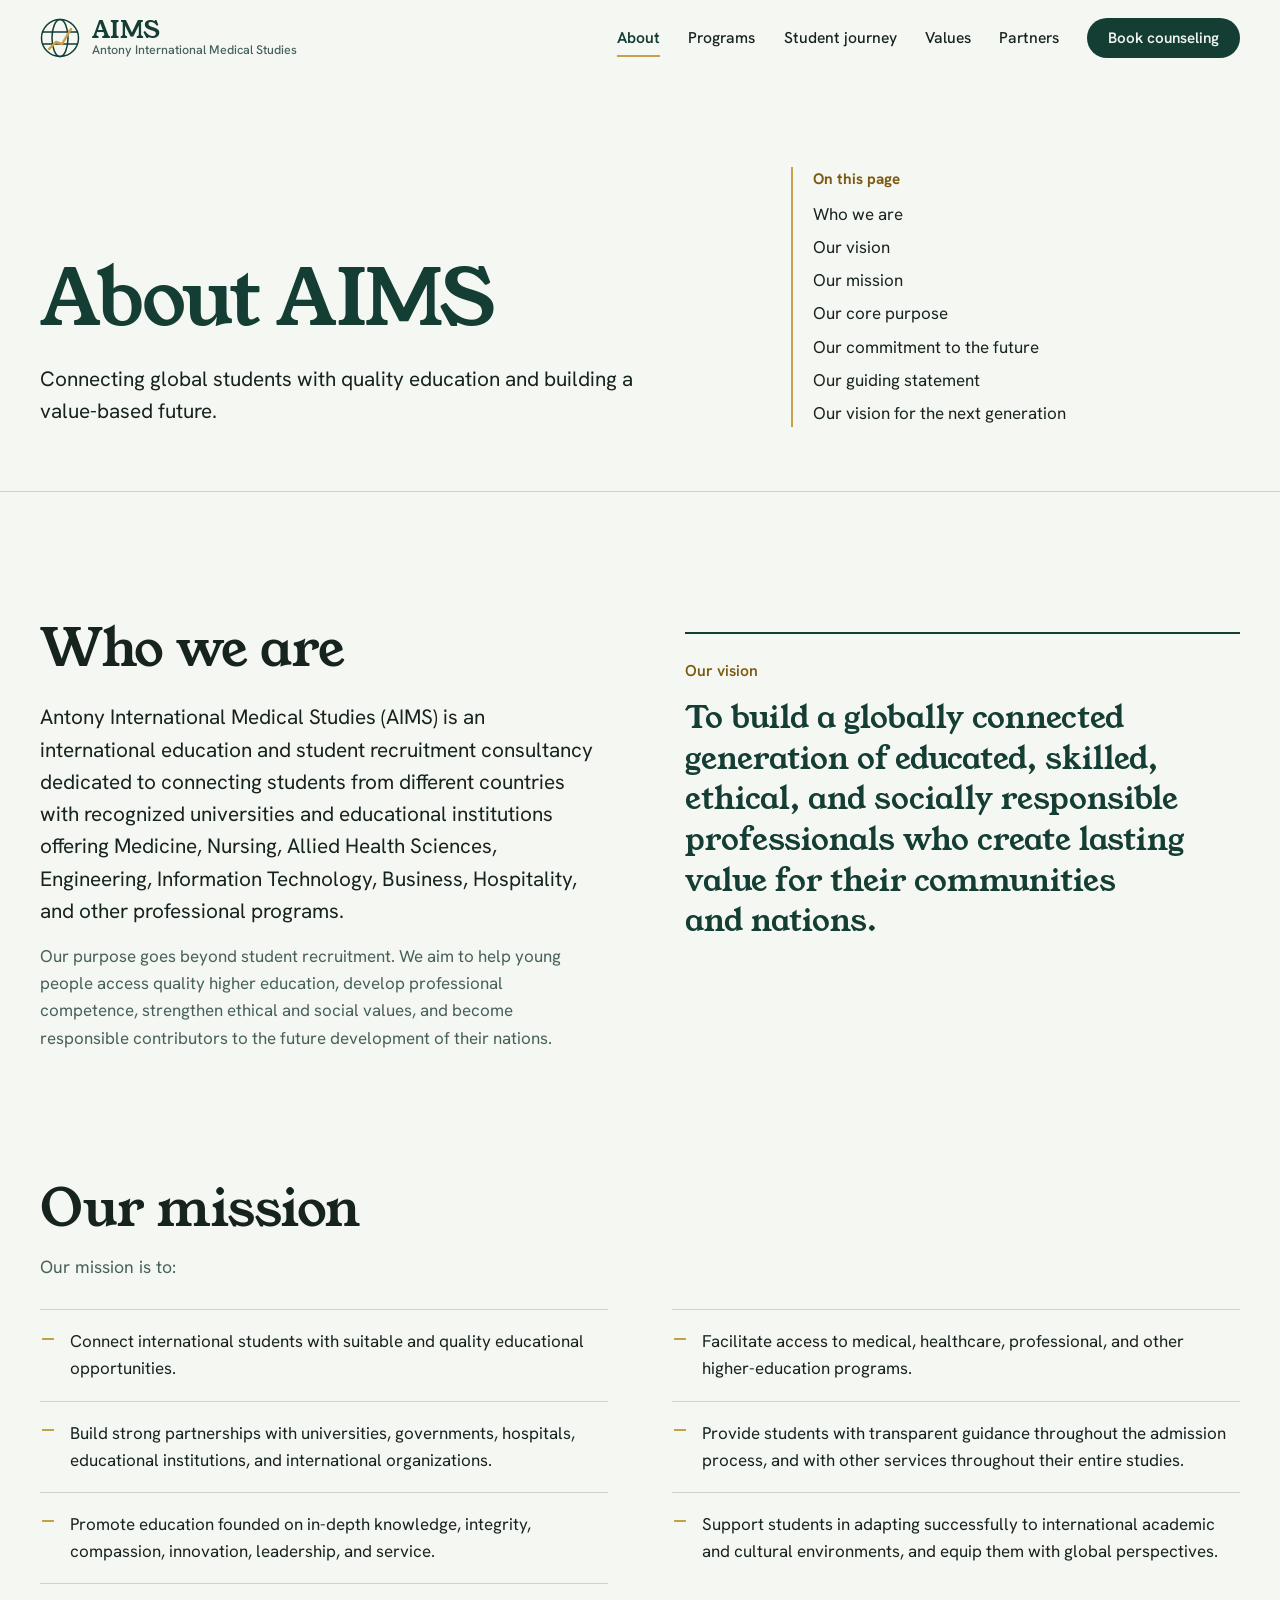
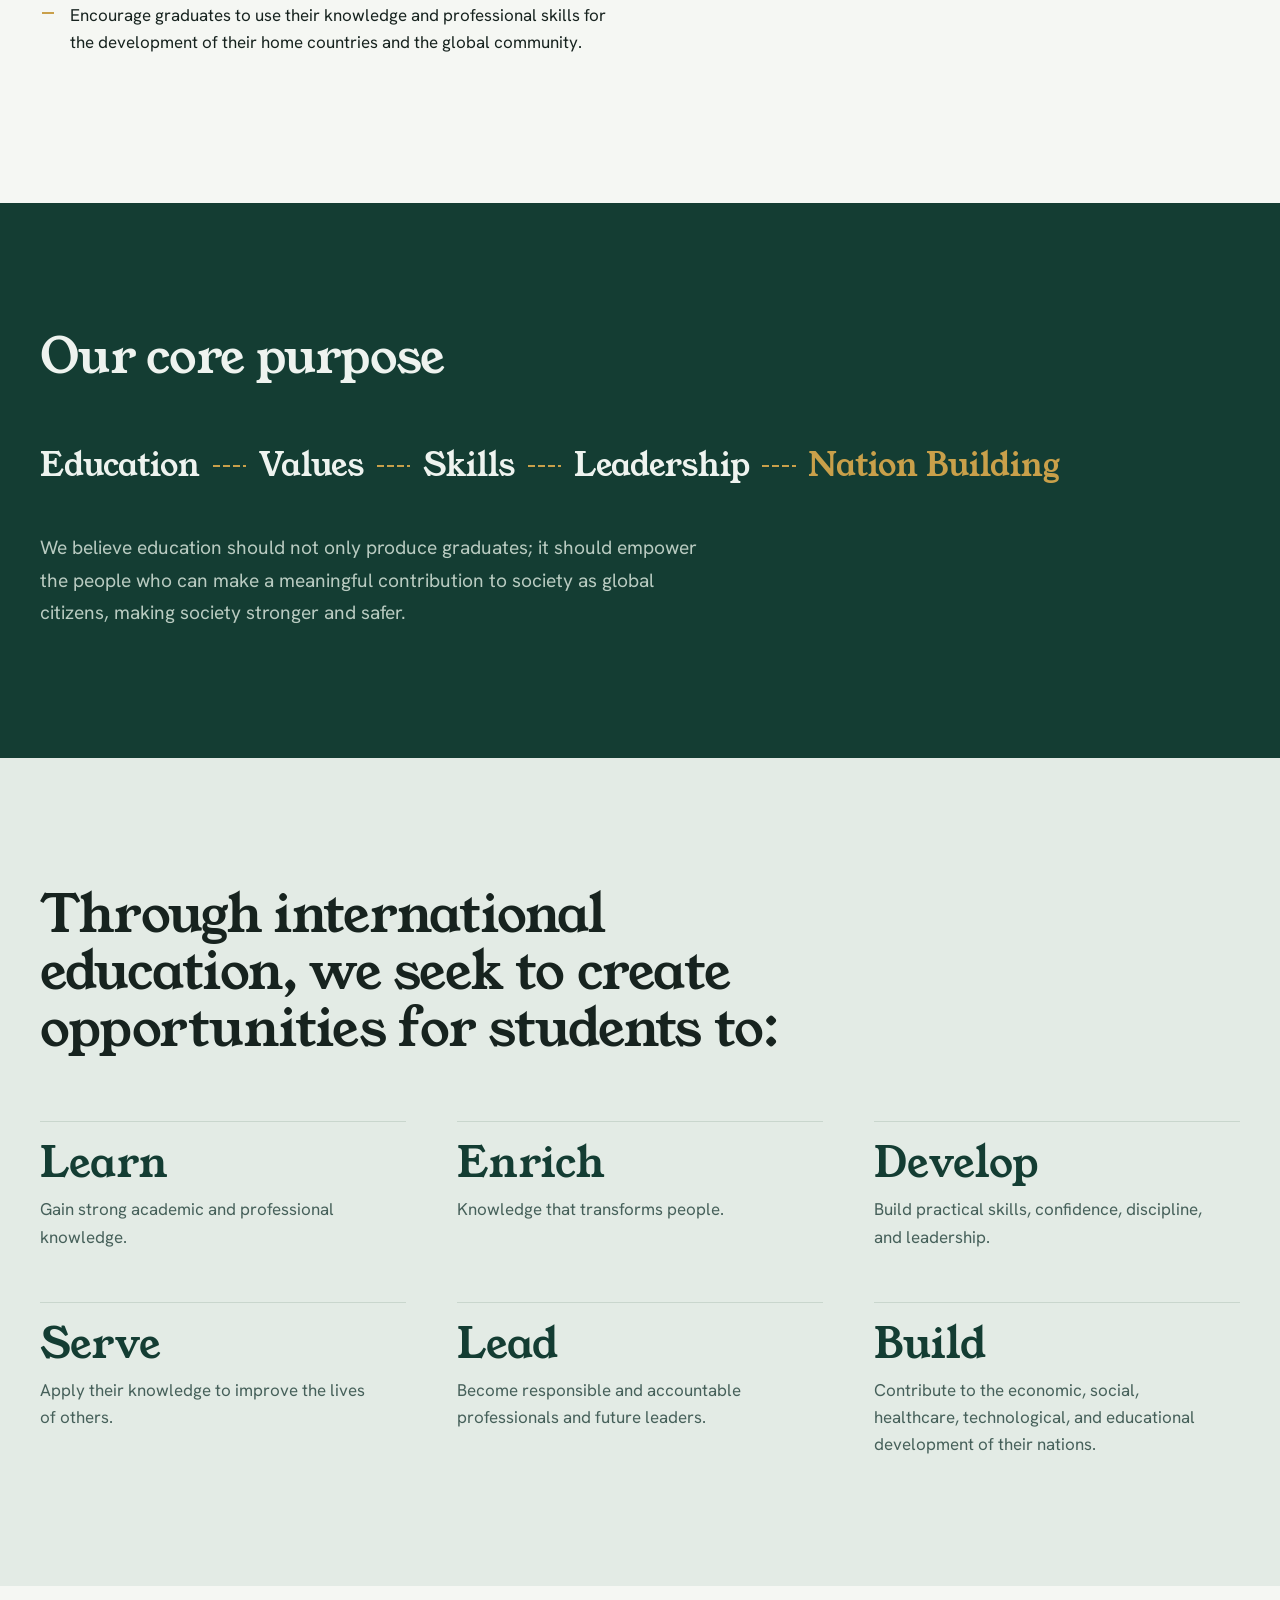
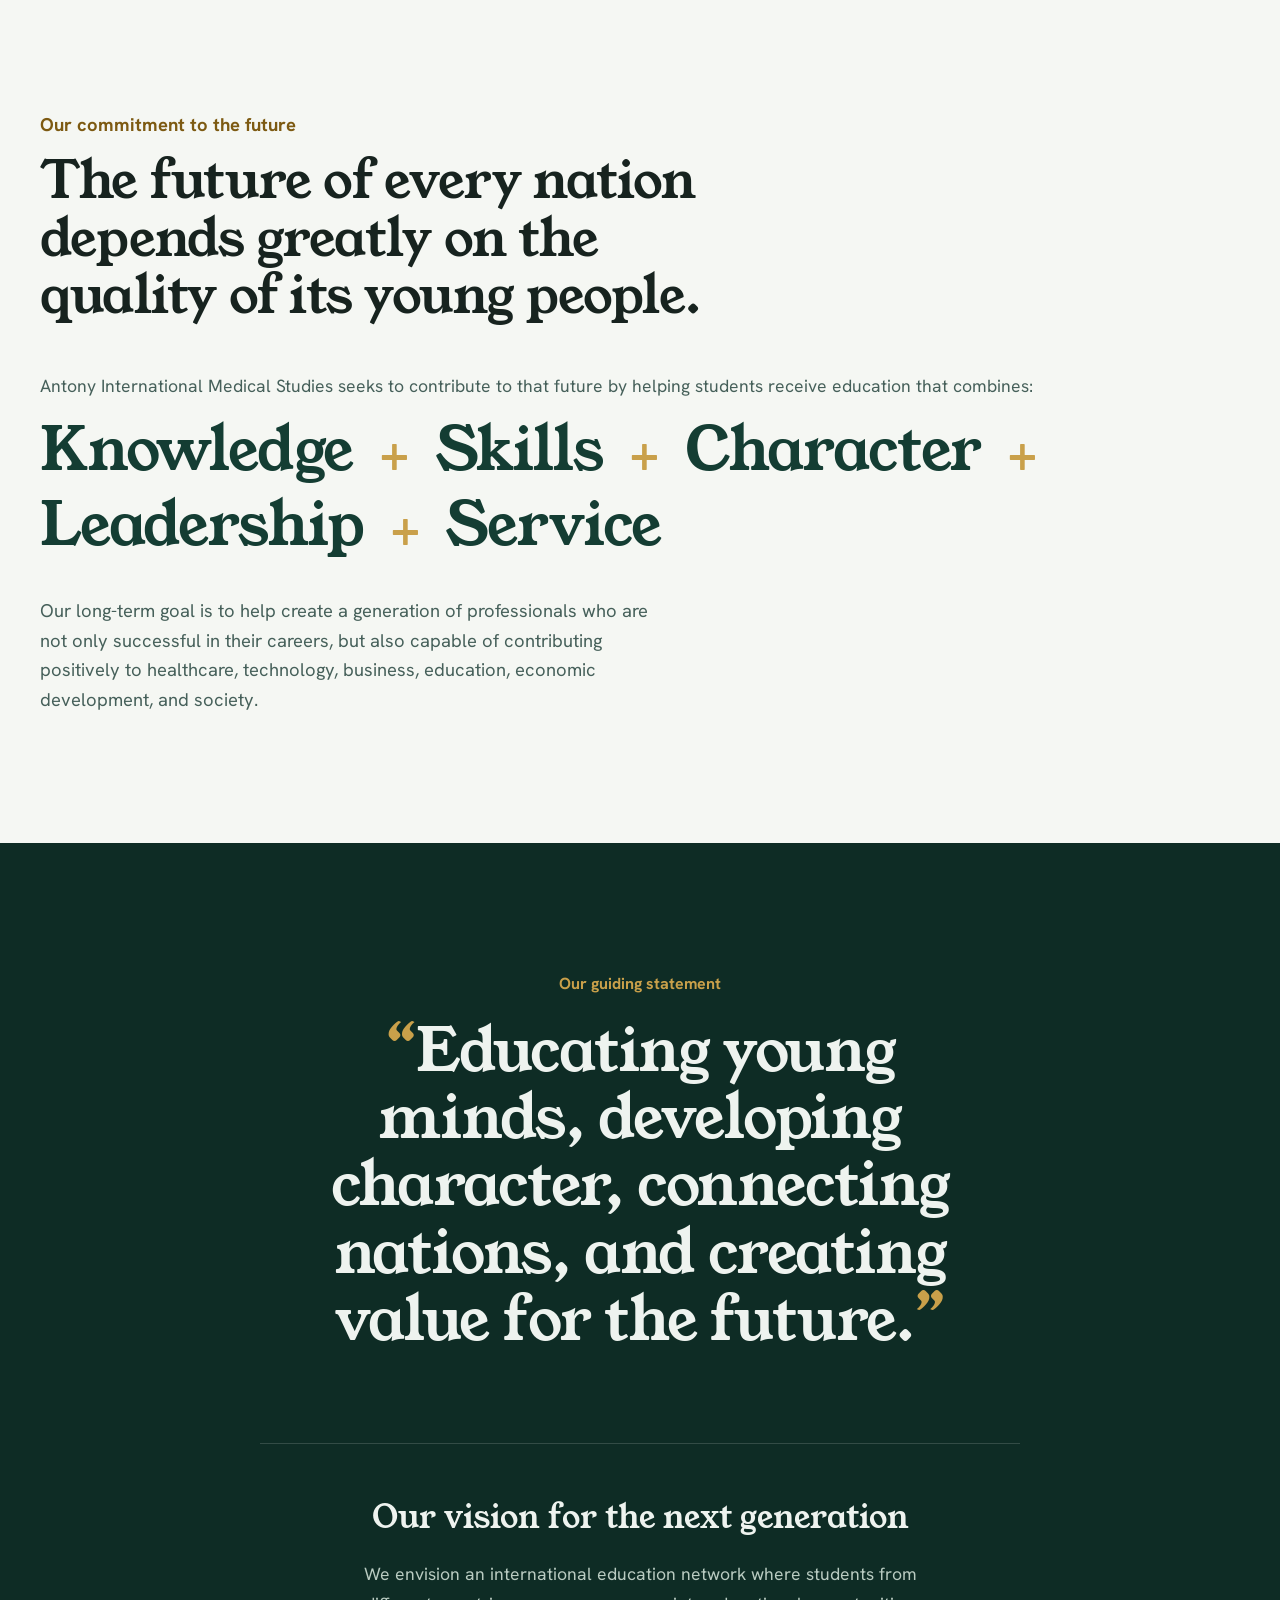
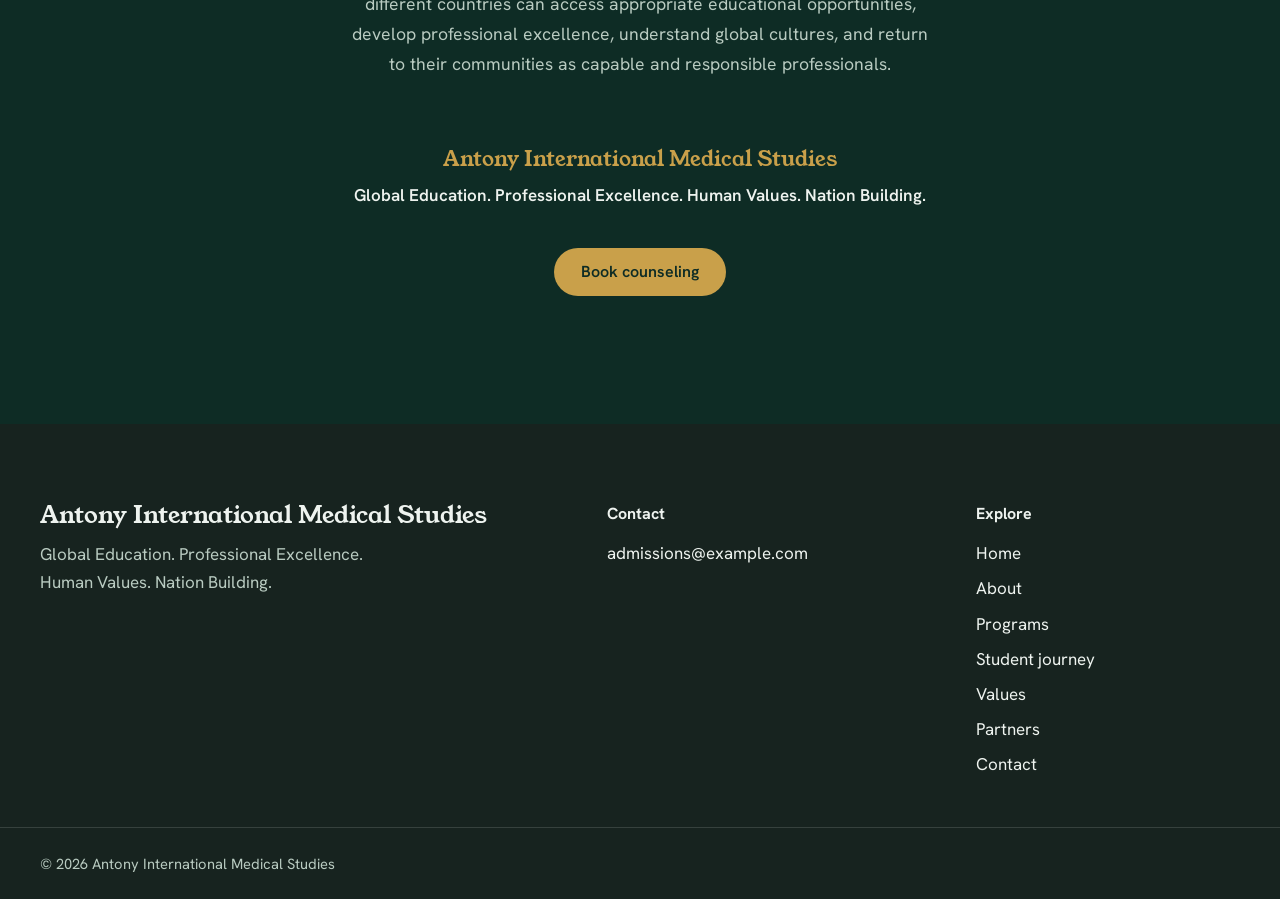
==== about.html @ ab31f5de "first commit" ====
<!doctype html>
<html lang="en">
<head>
  <meta charset="utf-8">
  <meta name="viewport" content="width=device-width, initial-scale=1">
  <title>About | Antony International Medical Studies</title>
  <meta name="description" content="Who we are, our vision, mission, core purpose and commitment to the future.">
  <meta name="theme-color" content="#143D33">
  <meta property="og:title" content="About | Antony International Medical Studies">
  <meta property="og:description" content="Who we are, our vision, mission, core purpose and commitment to the future.">
  <meta property="og:type" content="website">
  <link rel="icon" href="assets/img/favicon.svg" type="image/svg+xml">
  <link rel="preconnect" href="https://fonts.googleapis.com">
  <link rel="preconnect" href="https://fonts.gstatic.com" crossorigin>
  <link href="https://fonts.googleapis.com/css2?family=Hanken+Grotesk:wght@400;500;600;700&family=Young+Serif&display=swap" rel="stylesheet">
  <link rel="stylesheet" href="assets/css/styles.css">
</head>
<body>
  <a class="skip-link" href="#main">Skip to content</a>

  <header class="site-header" data-header>
    <div class="wrap header-inner">
      <a class="brand" href="index.html" aria-label="AIMS home">
        <svg class="brand-mark" viewBox="0 0 40 40" aria-hidden="true">
          <circle cx="20" cy="20" r="18.5" fill="none" stroke="currentColor" stroke-width="1.5"/>
          <ellipse cx="20" cy="20" rx="8" ry="18.5" fill="none" stroke="currentColor" stroke-width="1.5"/>
          <path d="M3 14h34M3 26h34" stroke="currentColor" stroke-width="1.5"/>
          <path class="brand-mark-rise" d="M9 31 L16 24 L22 26 L31 11" fill="none" stroke-width="2.4" stroke-linecap="round" stroke-linejoin="round"/>
        </svg>
        <span class="brand-text">
          <span class="brand-name">AIMS</span>
          <span class="brand-full">Antony International Medical Studies</span>
        </span>
      </a>

      <button class="nav-toggle" type="button" aria-expanded="false" aria-controls="site-nav" data-nav-toggle>
        <span class="visually-hidden">Menu</span>
        <svg viewBox="0 0 24 24" aria-hidden="true"><path d="M4 7h16M4 12h16M4 17h16"/></svg>
      </button>

      <nav class="site-nav" id="site-nav" aria-label="Main" data-nav>
        <a href="about.html" aria-current="page">About</a>
        <a href="programs.html">Programs</a>
        <a href="student-journey.html">Student journey</a>
        <a href="values.html">Values</a>
        <a href="partners.html">Partners</a>
        <a class="btn btn-primary btn-small" href="contact.html">Book counseling</a>
      </nav>
    </div>
  </header>

  <main id="main">

    <section class="page-head">
      <div class="wrap page-head-grid">
        <div>
          <h1 class="page-title">About AIMS</h1>
          <p class="page-lede">Connecting global students with quality education and building a value-based future.</p>
        </div>
        <nav class="toc" aria-label="On this page">
          <h2 class="toc-title">On this page</h2>
          <ol>
            <li><a href="#who-we-are">Who we are</a></li>
            <li><a href="#vision">Our vision</a></li>
            <li><a href="#mission">Our mission</a></li>
            <li><a href="#core-purpose">Our core purpose</a></li>
            <li><a href="#commitment">Our commitment to the future</a></li>
            <li><a href="#guiding-statement">Our guiding statement</a></li>
            <li><a href="#next-generation">Our vision for the next generation</a></li>
          </ol>
        </nav>
      </div>
    </section>

    <section class="section about" id="who-we-are" aria-labelledby="who-title">
      <div class="wrap about-grid">
        <div class="about-intro">
          <h2 class="h2" id="who-title">Who we are</h2>
          <p class="lead">
            Antony International Medical Studies (AIMS) is an international education and student recruitment
            consultancy dedicated to connecting students from different countries with recognized universities and
            educational institutions offering Medicine, Nursing, Allied Health Sciences, Engineering, Information
            Technology, Business, Hospitality, and other professional programs.
          </p>
          <p>
            Our purpose goes beyond student recruitment. We aim to help young people access quality higher education,
            develop professional competence, strengthen ethical and social values, and become responsible contributors
            to the future development of their nations.
          </p>
        </div>

        <section class="vision" id="vision" aria-labelledby="vision-title">
          <h2 class="vision-label" id="vision-title">Our vision</h2>
          <p class="vision-text">
            To build a globally connected generation of educated, skilled, ethical, and socially responsible
            professionals who create lasting value for their communities and nations.
          </p>
        </section>
      </div>
    </section>

    <section class="section mission-section" id="mission" aria-labelledby="mission-title">
      <div class="wrap">
        <h2 class="h2" id="mission-title">Our mission</h2>
        <p class="section-intro">Our mission is to:</p>
        <ul class="mission-list">
          <li>Connect international students with suitable and quality educational opportunities.</li>
          <li>Facilitate access to medical, healthcare, professional, and other higher-education programs.</li>
          <li>Build strong partnerships with universities, governments, hospitals, educational institutions, and international organizations.</li>
          <li>Provide students with transparent guidance throughout the admission process, and with other services throughout their entire studies.</li>
          <li>Promote education founded on in-depth knowledge, integrity, compassion, innovation, leadership, and service.</li>
          <li>Support students in adapting successfully to international academic and cultural environments, and equip them with global perspectives.</li>
          <li>Encourage graduates to use their knowledge and professional skills for the development of their home countries and the global community.</li>
        </ul>
      </div>
    </section>

    <section class="purpose" id="core-purpose" aria-labelledby="core-title">
      <div class="wrap">
        <h2 class="purpose-title" id="core-title">Our core purpose</h2>
        <ol class="chain" aria-label="Education, then values, then skills, then leadership, then nation building"><li>Education</li><li>Values</li><li>Skills</li><li>Leadership</li><li>Nation Building</li></ol>
        <p class="purpose-belief">
          We believe education should not only produce graduates; it should empower the people who can make a
          meaningful contribution to society as global citizens, making society stronger and safer.
        </p>
      </div>
    </section>

    <section class="section growth" aria-labelledby="growth-title">
      <div class="wrap">
        <h2 class="h2 growth-title" id="growth-title">Through international education, we seek to create opportunities for students to:</h2>
        <dl class="growth-grid">
          <div class="growth-item"><dt>Learn</dt><dd>Gain strong academic and professional knowledge.</dd></div>
          <div class="growth-item"><dt>Enrich</dt><dd>Knowledge that transforms people.</dd></div>
          <div class="growth-item"><dt>Develop</dt><dd>Build practical skills, confidence, discipline, and leadership.</dd></div>
          <div class="growth-item"><dt>Serve</dt><dd>Apply their knowledge to improve the lives of others.</dd></div>
          <div class="growth-item"><dt>Lead</dt><dd>Become responsible and accountable professionals and future leaders.</dd></div>
          <div class="growth-item"><dt>Build</dt><dd>Contribute to the economic, social, healthcare, technological, and educational development of their nations.</dd></div>
        </dl>
      </div>
    </section>

    <section class="section commitment" id="commitment" aria-labelledby="commitment-title">
      <div class="wrap">
        <h2 class="h3 commitment-label" id="commitment-title">Our commitment to the future</h2>
        <p class="commitment-lead">The future of every nation depends greatly on the quality of its young people.</p>
        <p class="commitment-intro">Antony International Medical Studies seeks to contribute to that future by helping students receive education that combines:</p>
        <p class="formula" aria-label="Knowledge plus Skills plus Character plus Leadership plus Service"><span>Knowledge</span><span class="plus" aria-hidden="true">+</span><span>Skills</span><span class="plus" aria-hidden="true">+</span><span>Character</span><span class="plus" aria-hidden="true">+</span><span>Leadership</span><span class="plus" aria-hidden="true">+</span><span>Service</span></p>
        <p class="commitment-body">
          Our long-term goal is to help create a generation of professionals who are not only successful in their
          careers, but also capable of contributing positively to healthcare, technology, business, education,
          economic development, and society.
        </p>
      </div>
    </section>

    <section class="statement" id="guiding-statement" aria-labelledby="statement-title">
      <div class="wrap">
        <h2 class="statement-label" id="statement-title">Our guiding statement</h2>
        <blockquote class="statement-quote">Educating young minds, developing character, connecting nations, and creating value for the future.</blockquote>

        <div class="next-gen" id="next-generation">
          <h2 class="next-gen-title">Our vision for the next generation</h2>
          <p class="statement-body">We envision an international education network where students from different countries can access appropriate educational opportunities, develop professional excellence, understand global cultures, and return to their communities as capable and responsible professionals.</p>
        </div>

        <p class="signoff"><span>Antony International Medical Studies</span>Global Education. Professional Excellence. Human Values. Nation Building.</p>
        <a class="btn btn-brass" href="contact.html">Book counseling</a>
      </div>
    </section>
  </main>

  <footer class="site-footer">
    <div class="wrap footer-grid">
      <div class="footer-brand">
        <p class="footer-name">Antony International Medical Studies</p>
        <p class="footer-tagline">Global Education. Professional Excellence. Human Values. Nation Building.</p>
      </div>
      <div class="footer-contact">
        <h2 class="footer-heading">Contact</h2>
        <ul data-contact-list></ul>
      </div>
      <nav class="footer-nav" aria-label="Footer">
        <h2 class="footer-heading">Explore</h2>
        <ul>
          <li><a href="index.html">Home</a></li>
          <li><a href="about.html">About</a></li>
          <li><a href="programs.html">Programs</a></li>
          <li><a href="student-journey.html">Student journey</a></li>
          <li><a href="values.html">Values</a></li>
          <li><a href="partners.html">Partners</a></li>
          <li><a href="contact.html">Contact</a></li>
        </ul>
      </nav>
    </div>
    <div class="wrap footer-base">
      <p>&copy; <span data-year>2026</span> Antony International Medical Studies</p>
    </div>
  </footer>

  <script src="assets/js/main.js" defer></script>
</body>
</html>
---- assets/css/styles.css ----
/* ==========================================================================
   AIMS — Antony International Medical Studies
   Palette: laurel (surgical green / graduation laurel), chalk, ink, sage, brass
   Type: Young Serif (display), Hanken Grotesk (text)
   ========================================================================== */

:root {
  --laurel: #143d33;
  --laurel-deep: #0e2c25;
  --laurel-soft: #1d4d41;
  --chalk: #f5f7f3;
  --paper: #ffffff;
  --ink: #17231f;
  --ink-soft: #46605a;
  --sage: #e3ebe5;
  --sage-line: #c9d6cd;
  --brass: #c9a04a;
  --brass-ink: #7d5a12;
  --on-laurel: #eef3ef;
  --on-laurel-soft: #b9cbc1;
  --error: #a3271c;

  --font-display: "Young Serif", "Iowan Old Style", Georgia, serif;
  --font-text: "Hanken Grotesk", "Segoe UI", system-ui, sans-serif;

  --wrap: 1200px;
  --gutter: clamp(16px, 4vw, 40px);
  --section-y: clamp(72px, 10vw, 136px);
  --radius: 14px;
  --ease-out: cubic-bezier(0.16, 1, 0.3, 1);
}

/* ---------- Base ---------- */

*,
*::before,
*::after { box-sizing: border-box; }

html {
  scroll-behavior: smooth;
  scroll-padding-top: 88px;
  -webkit-text-size-adjust: 100%;
  scrollbar-color: var(--sage-line) var(--chalk);
}

body {
  margin: 0;
  background: var(--chalk);
  color: var(--ink);
  font-family: var(--font-text);
  font-size: 1.0625rem;
  line-height: 1.6;
  font-feature-settings: "kern", "liga";
  -webkit-font-smoothing: antialiased;
  text-rendering: optimizeLegibility;
}

::selection { background: var(--laurel); color: var(--on-laurel); }

::-webkit-scrollbar { width: 12px; }
::-webkit-scrollbar-track { background: var(--chalk); }
::-webkit-scrollbar-thumb { background: var(--sage-line); border-radius: 12px; border: 3px solid var(--chalk); }
::-webkit-scrollbar-thumb:hover { background: var(--ink-soft); }

h1, h2, h3, h4, p, ul, ol, dl, dd, figure, blockquote { margin: 0; }
ul, ol { padding: 0; list-style: none; }
img, svg { display: block; max-width: 100%; }

a { color: inherit; text-underline-offset: 0.2em; text-decoration-thickness: 1px; }

:focus-visible {
  outline: 3px solid var(--brass);
  outline-offset: 3px;
  border-radius: 4px;
}

.wrap {
  width: 100%;
  max-width: calc(var(--wrap) + var(--gutter) * 2);
  margin-inline: auto;
  padding-inline: var(--gutter);
}

[hidden] { display: none !important; }

.visually-hidden {
  position: absolute !important;
  width: 1px; height: 1px;
  overflow: hidden;
  clip: rect(0 0 0 0);
  white-space: nowrap;
}

.skip-link {
  position: absolute;
  left: 16px; top: -60px;
  z-index: 100;
  padding: 10px 16px;
  background: var(--laurel);
  color: var(--on-laurel);
  border-radius: 8px;
  text-decoration: none;
  font-weight: 600;
}
.skip-link:focus { top: 12px; }

/* ---------- Type roles ---------- */

.h2 {
  font-family: var(--font-display);
  font-weight: 400;
  font-size: clamp(2rem, 1.4rem + 2.4vw, 3.25rem);
  line-height: 1.1;
  letter-spacing: -0.015em;
  text-wrap: balance;
}

.h3 {
  font-family: var(--font-display);
  font-weight: 400;
  font-size: clamp(1.5rem, 1.25rem + 0.9vw, 2rem);
  line-height: 1.2;
}

.lead {
  font-size: clamp(1.125rem, 1.05rem + 0.35vw, 1.3rem);
  line-height: 1.55;
  color: var(--ink);
}

/* ---------- Buttons ---------- */

.btn {
  display: inline-flex;
  align-items: center;
  justify-content: center;
  gap: 8px;
  min-height: 48px;
  padding: 12px 26px;
  border: 1.5px solid transparent;
  border-radius: 999px;
  font: 600 1rem/1.2 var(--font-text);
  text-decoration: none;
  cursor: pointer;
  transition: background-color 0.2s, color 0.2s, border-color 0.2s, transform 0.2s var(--ease-out);
}
.btn:active { transform: translateY(1px); }

.btn-primary { background: var(--laurel); color: var(--on-laurel); }
.btn-primary:hover { background: var(--laurel-soft); }

.btn-outline { border-color: var(--laurel); color: var(--laurel); background: transparent; }
.btn-outline:hover { background: var(--laurel); color: var(--on-laurel); }

.btn-ghost { background: var(--sage); color: var(--laurel); }
.btn-ghost:hover { background: var(--sage-line); }

.btn-brass { background: var(--brass); color: var(--laurel-deep); }
.btn-brass:hover { background: #d8b360; }

.btn-small { min-height: 40px; padding: 8px 20px; font-size: 0.95rem; }
.btn-block { width: 100%; }

/* ---------- Header ---------- */

.site-header {
  position: sticky;
  top: 0;
  z-index: 50;
  background: var(--chalk);
  border-bottom: 1px solid transparent;
  transition: border-color 0.3s, box-shadow 0.3s;
}
.site-header.is-scrolled {
  border-bottom-color: var(--sage-line);
  box-shadow: 0 6px 24px -18px rgba(14, 44, 37, 0.5);
}

.header-inner {
  display: flex;
  align-items: center;
  justify-content: space-between;
  gap: 24px;
  min-height: 76px;
}

.brand {
  display: inline-flex;
  align-items: center;
  gap: 12px;
  text-decoration: none;
  color: var(--laurel);
}
.brand-mark { width: 40px; height: 40px; flex: none; }
.brand-mark-rise { stroke: var(--brass); }
.brand-text { display: flex; flex-direction: column; line-height: 1.1; }
.brand-name { font-family: var(--font-display); font-size: 1.45rem; letter-spacing: 0.02em; }
.brand-full { font-size: 0.78rem; color: var(--ink-soft); font-weight: 500; }

.site-nav {
  display: flex;
  align-items: center;
  gap: clamp(16px, 2.2vw, 32px);
}
.site-nav a:not(.btn) {
  text-decoration: none;
  font-weight: 500;
  font-size: 0.98rem;
  color: var(--ink);
  padding: 6px 0;
  background: linear-gradient(var(--brass), var(--brass)) left bottom / 0 2px no-repeat;
  transition: background-size 0.3s var(--ease-out);
}
.site-nav a:not(.btn):hover,
.site-nav a:not(.btn)[aria-current="page"] { background-size: 100% 2px; }
.site-nav a:not(.btn)[aria-current="page"] { color: var(--laurel); font-weight: 600; }

.nav-toggle {
  display: none;
  width: 44px; height: 44px;
  border: 1.5px solid var(--sage-line);
  border-radius: 12px;
  background: var(--paper);
  color: var(--laurel);
  cursor: pointer;
  padding: 0;
  align-items: center;
  justify-content: center;
}
.nav-toggle svg { width: 22px; height: 22px; fill: none; stroke: currentColor; stroke-width: 2; stroke-linecap: round; }

/* ---------- Hero ---------- */

.hero { padding-block: clamp(40px, 6vw, 88px) clamp(56px, 8vw, 112px); }

.hero-grid {
  display: grid;
  grid-template-columns: minmax(0, 1.25fr) minmax(0, 1fr);
  gap: clamp(32px, 6vw, 96px);
  align-items: start;
}

.hero-copy { padding-top: clamp(8px, 3vw, 48px); }

.hero-title {
  font-family: var(--font-display);
  font-weight: 400;
  font-size: clamp(2.3rem, 1.5rem + 3vw, 4.1rem);
  line-height: 1.06;
  letter-spacing: -0.022em;
  color: var(--laurel);
  text-wrap: balance;
  max-width: 19ch;
}

.hero-lede {
  margin-top: clamp(20px, 2.5vw, 32px);
  max-width: 58ch;
  font-size: clamp(1.125rem, 1.05rem + 0.35vw, 1.3rem);
  line-height: 1.55;
}

.hero-points {
  margin-top: 28px;
  display: grid;
  gap: 12px;
  max-width: 54ch;
}
.hero-points li {
  position: relative;
  padding-left: 32px;
  color: var(--ink-soft);
}
.hero-points li::before {
  content: "";
  position: absolute;
  left: 0; top: 0.42em;
  width: 18px; height: 10px;
  border-left: 2px solid var(--brass);
  border-bottom: 2px solid var(--brass);
  transform: rotate(-45deg) translate(2px, -2px);
}

/* ---------- Form card ---------- */

.form-card {
  background: var(--paper);
  border-radius: 18px;
  padding: clamp(24px, 3vw, 40px);
  box-shadow: 0 1px 2px rgba(14, 44, 37, 0.06), 0 24px 60px -28px rgba(14, 44, 37, 0.35);
  position: relative;
}
.form-card::before {
  content: "";
  position: absolute;
  inset: 0 24px auto;
  height: 4px;
  background: var(--brass);
  border-radius: 0 0 4px 4px;
}

.form-title {
  font-family: var(--font-display);
  font-weight: 400;
  font-size: 1.65rem;
  line-height: 1.2;
  color: var(--laurel);
}
.form-intro { margin-top: 8px; color: var(--ink-soft); font-size: 0.98rem; }

.enquiry { margin-top: 24px; display: grid; gap: 16px; }

.field { display: grid; gap: 6px; }
.field label { font-weight: 600; font-size: 0.92rem; }

.field input,
.field select {
  width: 100%;
  min-height: 48px;
  padding: 10px 14px;
  border: 1.5px solid var(--sage-line);
  border-radius: 10px;
  background: var(--chalk);
  color: var(--ink);
  font: 400 1rem/1.4 var(--font-text);
  transition: border-color 0.2s, background-color 0.2s;
  caret-color: var(--laurel);
}
.field select {
  appearance: none;
  background-image: url("data:image/svg+xml,%3Csvg xmlns='http://www.w3.org/2000/svg' viewBox='0 0 12 8'%3E%3Cpath d='M1 1.5l5 5 5-5' fill='none' stroke='%23143d33' stroke-width='1.6' stroke-linecap='round'/%3E%3C/svg%3E");
  background-repeat: no-repeat;
  background-position: right 14px center;
  background-size: 12px 8px;
  padding-right: 40px;
}
.field input:hover,
.field select:hover { border-color: var(--ink-soft); }
.field input:focus,
.field select:focus {
  outline: none;
  border-color: var(--laurel);
  background-color: var(--paper);
  box-shadow: 0 0 0 3px rgba(201, 160, 74, 0.45);
}
.field [aria-invalid="true"] { border-color: var(--error); background-color: #fdf5f4; }

.field-error {
  color: var(--error);
  font-size: 0.88rem;
  font-weight: 500;
}

.field.is-filled select { border-color: var(--laurel); }
.field select.just-set { animation: flash 1.2s var(--ease-out); }
@keyframes flash {
  0% { box-shadow: 0 0 0 0 rgba(201, 160, 74, 0.8); }
  100% { box-shadow: 0 0 0 10px rgba(201, 160, 74, 0); }
}

.check {
  display: flex;
  gap: 10px;
  align-items: flex-start;
  font-size: 0.94rem;
  color: var(--ink-soft);
  cursor: pointer;
}
.check input {
  width: 20px; height: 20px;
  margin: 2px 0 0;
  accent-color: var(--laurel);
  flex: none;
}

.form-done { display: grid; gap: 14px; justify-items: start; }
.form-done:focus { outline: none; }
.form-done p { color: var(--ink-soft); }
.form-done-alt a { color: var(--laurel); font-weight: 600; }
.done-mark { width: 48px; height: 48px; }
.done-mark circle { fill: var(--sage); }
.done-mark path { fill: none; stroke: var(--laurel); stroke-width: 3; stroke-linecap: round; stroke-linejoin: round; }

/* ---------- Purpose staircase (signature) ---------- */

.purpose {
  background: var(--laurel);
  color: var(--on-laurel);
  padding-block: var(--section-y);
  overflow: hidden;
}

.purpose-head {
  display: grid;
  grid-template-columns: minmax(0, 1.2fr) minmax(0, 1fr);
  gap: clamp(24px, 5vw, 80px);
  align-items: end;
}
.purpose-title {
  font-family: var(--font-display);
  font-weight: 400;
  font-size: clamp(1.9rem, 1.3rem + 2.2vw, 3rem);
  line-height: 1.12;
  letter-spacing: -0.015em;
  text-wrap: balance;
}
.purpose-lede { color: var(--on-laurel-soft); max-width: 46ch; font-size: 1.15rem; line-height: 1.7; }

.stairs {
  position: relative;
  margin-top: clamp(48px, 7vw, 96px);
  container-type: inline-size;
}

.stairs-line {
  position: absolute;
  inset: 0;
  width: 100%;
  height: 100%;
  overflow: visible;
  pointer-events: none;
}
.stairs-line path {
  fill: none;
  stroke: var(--brass);
  stroke-width: 2;
  stroke-linecap: round;
}
.stairs-line circle { fill: var(--brass); }
.stairs-line .node-ring { fill: var(--laurel); stroke: var(--brass); stroke-width: 2; }

.stairs-list {
  display: flex;
  flex-direction: column-reverse;
  gap: clamp(10px, 1.6vw, 22px);
}

/* Offsets and sizes scale with the staircase's own width, so the top
   step ("Nation Building") always fits on one line. */
.step { margin-left: calc(var(--i) * 11cqi + 36px); }
.step-word {
  display: inline-block;
  white-space: nowrap;
  font-family: var(--font-display);
  font-size: calc(3.2cqi + var(--i) * 0.85cqi);
  line-height: 1.05;
  letter-spacing: -0.02em;
  color: var(--on-laurel);
}
.step:last-child .step-word { color: var(--brass); }

/* Animated state: only when JS confirms motion is allowed */
.stairs.is-armed .step-word {
  opacity: 0.38;
  transition: opacity 0.9s var(--ease-out), transform 0.9s var(--ease-out);
  transition-delay: calc(var(--i) * 0.38s + 0.15s);
}
.stairs.is-armed.is-drawn .step-word { opacity: 1; }

/* ---------- Sections ---------- */

.section { padding-block: var(--section-y); }

.section-head {
  display: flex;
  flex-wrap: wrap;
  justify-content: space-between;
  align-items: end;
  gap: 16px 48px;
}
.section-head p { color: var(--ink-soft); max-width: 44ch; }

/* About */
.about-grid {
  display: grid;
  grid-template-columns: minmax(0, 1fr) minmax(0, 1fr);
  gap: clamp(40px, 7vw, 112px);
  align-items: start;
}
.about-intro .lead { margin-top: 24px; max-width: 60ch; }
.about-intro p:not(.lead) { margin-top: 16px; color: var(--ink-soft); max-width: 60ch; }

.vision {
  border-top: 2px solid var(--laurel);
  padding-top: 24px;
  margin-top: clamp(0px, 1vw, 12px);
}
.vision-label { font-weight: 600; color: var(--brass-ink); font-size: 0.98rem; }
.vision-text {
  margin-top: 14px;
  font-family: var(--font-display);
  font-size: clamp(1.4rem, 1.15rem + 1vw, 2rem);
  line-height: 1.3;
  color: var(--laurel);
  text-wrap: pretty;
}

.mission-list {
  margin-top: 28px;
  display: grid;
  grid-template-columns: repeat(2, minmax(0, 1fr));
  gap: 0 clamp(32px, 5vw, 72px);
}
.mission-list li {
  position: relative;
  padding: 18px 0 18px 30px;
  border-top: 1px solid var(--sage-line);
  max-width: 60ch;
}
.mission-list li::before {
  content: "";
  position: absolute;
  left: 2px; top: 1.62em;
  width: 12px; height: 2px;
  background: var(--brass);
}

/* Growth verbs */
.growth { background: var(--sage); }
.growth-title { max-width: 26ch; }
.growth-grid {
  margin-top: clamp(40px, 5vw, 64px);
  display: grid;
  grid-template-columns: repeat(3, minmax(0, 1fr));
  gap: clamp(36px, 4vw, 56px) clamp(28px, 4vw, 56px);
}
.growth-item { border-top: 1px solid var(--sage-line); padding-top: 20px; }
.growth-item dt {
  font-family: var(--font-display);
  font-size: clamp(1.9rem, 1.5rem + 1.4vw, 2.75rem);
  line-height: 1;
  color: var(--laurel);
}
.growth-item dd { margin-top: 12px; color: var(--ink-soft); max-width: 34ch; }

/* Programs */
.program-group {
  display: grid;
  grid-template-columns: minmax(0, 0.8fr) minmax(0, 2fr);
  gap: clamp(24px, 5vw, 80px);
  align-items: start;
}
.program-group-head { display: grid; gap: 14px; position: sticky; top: 120px; }
.program-group-head .h2 { font-size: clamp(1.9rem, 1.4rem + 1.5vw, 2.6rem); }
.program-group-head p { color: var(--ink-soft); max-width: 40ch; }
.programs-alt { background: var(--sage); }

.program-list {
  display: grid;
  grid-template-columns: repeat(2, minmax(0, 1fr));
  column-gap: clamp(24px, 3vw, 48px);
}
.program-list > li { border-top: 1px solid var(--sage-line); }
.program {
  display: flex;
  flex-direction: column;
  align-items: flex-start;
  gap: 4px;
  padding: 22px 0 24px;
  text-decoration: none;
  color: var(--ink);
}
.program-name {
  font-family: var(--font-display);
  font-size: clamp(1.25rem, 1.1rem + 0.5vw, 1.55rem);
  line-height: 1.2;
  color: var(--laurel);
  transition: transform 0.35s var(--ease-out);
}
.program-ask {
  font-size: 0.9rem;
  font-weight: 600;
  color: var(--brass-ink);
  text-decoration: underline;
  text-decoration-color: transparent;
  text-underline-offset: 0.25em;
  transition: text-decoration-color 0.2s;
}
.program:hover .program-name,
.program:focus-visible .program-name { transform: translateX(6px); }
.program:hover .program-ask,
.program:focus-visible .program-ask { text-decoration-color: currentColor; }

/* Journey */
.journey { background: var(--paper); }
.journey-grid {
  display: grid;
  grid-template-columns: minmax(0, 0.85fr) minmax(0, 1.15fr);
  gap: clamp(40px, 7vw, 112px);
  align-items: start;
}
.journey-head { position: sticky; top: 120px; display: grid; gap: 20px; justify-items: start; }
.journey-summary { color: var(--ink-soft); max-width: 40ch; font-size: 1.15rem; }

.phase {
  font-family: var(--font-text);
  font-size: 1rem;
  font-weight: 700;
  color: var(--brass-ink);
  padding-left: 76px;
  margin-bottom: 8px;
}
.phase-ongoing { margin-top: 40px; }

.steps { counter-reset: step 0; position: relative; }
.steps-ongoing { counter-reset: step 4; }

.tl-step {
  position: relative;
  counter-increment: step;
  padding: 18px 0 28px 76px;
}
.tl-step::before {
  content: counter(step);
  position: absolute;
  left: 0; top: 12px;
  width: 48px; height: 48px;
  display: grid;
  place-items: center;
  border-radius: 50%;
  border: 1.5px solid var(--laurel);
  background: var(--paper);
  color: var(--laurel);
  font-family: var(--font-display);
  font-size: 1.25rem;
  z-index: 1;
}
.tl-step::after {
  content: "";
  position: absolute;
  left: 23.25px; top: 60px; bottom: -12px;
  width: 1.5px;
  background: var(--sage-line);
}
.steps:not(.steps-ongoing) .tl-step:last-child::after { display: none; }
.steps-ongoing .tl-step::before { background: var(--laurel); color: var(--on-laurel); }
.steps-ongoing .tl-step::after { background: var(--laurel); width: 3px; left: 22.5px; }
.steps-ongoing .tl-step:last-child::after { bottom: 12px; }

.tl-step h3 {
  font-family: var(--font-display);
  font-weight: 400;
  font-size: clamp(1.3rem, 1.15rem + 0.5vw, 1.6rem);
  line-height: 1.25;
  color: var(--laurel);
}
.tl-step p { margin-top: 8px; color: var(--ink-soft); max-width: 56ch; }

.tl-step-key { background: var(--sage); border-radius: var(--radius); margin: 8px 0 12px -16px; padding-left: 92px; padding-right: 24px; }
.tl-step-key::before { left: 16px; }
.tl-step-key::after { left: 38.5px; }
.tl-step-key p { color: var(--ink); }

/* Values */
.values-grid {
  margin-top: clamp(40px, 5vw, 64px);
  display: grid;
  grid-template-columns: minmax(0, 0.8fr) minmax(0, 1.2fr);
  gap: clamp(40px, 6vw, 96px);
  align-items: start;
}
.value-root {
  background: var(--laurel);
  color: var(--on-laurel);
  border-radius: 18px;
  padding: clamp(28px, 4vw, 48px);
  position: sticky;
  top: 120px;
}
.value-root-name {
  font-family: var(--font-display);
  font-weight: 400;
  font-size: clamp(2.2rem, 1.6rem + 2.2vw, 3.4rem);
  line-height: 1.02;
  color: var(--brass);
}
.value-root p { margin-top: 18px; color: var(--on-laurel-soft); font-size: 1.15rem; line-height: 1.6; max-width: 30ch; }

.value-list {
  display: grid;
  grid-template-columns: repeat(2, minmax(0, 1fr));
  gap: 0 clamp(28px, 4vw, 56px);
}
.value { border-top: 1px solid var(--sage-line); padding: 20px 0 26px; }
.value dt { font-family: var(--font-display); font-size: 1.45rem; color: var(--laurel); }
.value dd { margin-top: 6px; color: var(--ink-soft); }

/* Partners */
.partners { background: var(--sage); }
.partners-grid {
  display: grid;
  grid-template-columns: minmax(0, 0.9fr) minmax(0, 1.1fr);
  gap: clamp(40px, 7vw, 112px);
  align-items: start;
}
.partners-head { display: grid; gap: 20px; justify-items: start; }
.partners-head p { color: var(--ink-soft); max-width: 44ch; }

.partner-list {
  display: grid;
  grid-template-columns: repeat(2, minmax(0, 1fr));
  column-gap: clamp(24px, 3vw, 48px);
}
.partner-list li {
  padding: 18px 0;
  border-top: 1px solid var(--sage-line);
  font-family: var(--font-display);
  font-size: clamp(1.1rem, 1rem + 0.35vw, 1.3rem);
  line-height: 1.3;
  color: var(--laurel);
}

/* Commitment */
.commitment .h2 { max-width: 22ch; }
.commitment-intro { margin-top: clamp(32px, 4vw, 48px); color: var(--ink-soft); font-size: 1.1rem; }
.formula {
  margin-top: 16px;
  display: flex;
  flex-wrap: wrap;
  align-items: baseline;
  gap: 0.1em 0.45em;
  font-family: var(--font-display);
  font-size: clamp(1.8rem, 1rem + 3.4vw, 4rem);
  line-height: 1.15;
  letter-spacing: -0.02em;
  color: var(--laurel);
}
.formula .plus { color: var(--brass); font-size: 0.8em; }
.commitment-body { margin-top: clamp(28px, 3vw, 40px); max-width: 62ch; font-size: 1.15rem; color: var(--ink-soft); }

/* Statement */
.statement {
  background: var(--laurel-deep);
  color: var(--on-laurel);
  padding-block: var(--section-y);
  text-align: center;
}
.statement-quote {
  font-family: var(--font-display);
  font-size: clamp(2rem, 1.2rem + 3.2vw, 3.9rem);
  line-height: 1.12;
  letter-spacing: -0.02em;
  max-width: 22ch;
  margin-inline: auto;
  text-wrap: balance;
}
.statement-quote::before,
.statement-quote::after { color: var(--brass); }
.statement-quote::before { content: "\201C"; }
.statement-quote::after { content: "\201D"; }
.statement-body {
  margin: clamp(24px, 3vw, 36px) auto 0;
  max-width: 58ch;
  color: var(--on-laurel-soft);
  font-size: 1.1rem;
  line-height: 1.7;
}
.statement .btn { margin-top: clamp(28px, 3vw, 40px); }

/* Footer */
.site-footer { background: var(--ink); color: var(--on-laurel-soft); padding-top: clamp(56px, 6vw, 80px); }
.footer-grid {
  display: grid;
  grid-template-columns: minmax(0, 1.6fr) minmax(0, 1fr) minmax(0, 0.8fr);
  gap: 40px;
}
.footer-name { font-family: var(--font-display); font-size: 1.5rem; color: var(--on-laurel); line-height: 1.2; }
.footer-tagline { margin-top: 12px; max-width: 34ch; }
.footer-heading { font-size: 1rem; font-weight: 700; color: var(--on-laurel); margin-bottom: 14px; }
.site-footer ul { display: grid; gap: 8px; }
.site-footer a { color: var(--on-laurel); text-decoration: none; }
.site-footer a:hover { text-decoration: underline; }
.footer-base {
  margin-top: 48px;
  padding-block: 24px;
  border-top: 1px solid rgba(238, 243, 239, 0.14);
  font-size: 0.92rem;
}

/* ---------- Multi-page components ---------- */

.text-link {
  display: inline-block;
  font-weight: 600;
  color: var(--laurel);
  text-decoration: underline;
  text-decoration-color: var(--brass);
  text-decoration-thickness: 2px;
  text-underline-offset: 0.3em;
}
.text-link:hover { text-decoration-color: currentColor; }
.text-link-light { color: var(--on-laurel); margin-top: clamp(40px, 5vw, 64px); }

/* Inner page heading */
.page-head {
  padding-block: clamp(48px, 7vw, 104px) clamp(40px, 5vw, 72px);
  border-bottom: 1px solid var(--sage-line);
}
.page-head-tight { border-bottom: 0; padding-bottom: 0; }
.page-head-grid {
  display: grid;
  grid-template-columns: minmax(0, 1.5fr) minmax(0, 1fr);
  gap: clamp(32px, 6vw, 96px);
  align-items: end;
}
.page-title {
  font-family: var(--font-display);
  font-weight: 400;
  font-size: clamp(2.6rem, 1.6rem + 4vw, 5rem);
  line-height: 1.02;
  letter-spacing: -0.025em;
  color: var(--laurel);
  text-wrap: balance;
}
.page-lede {
  margin-top: clamp(16px, 2vw, 24px);
  max-width: 54ch;
  font-size: clamp(1.125rem, 1.05rem + 0.35vw, 1.3rem);
  line-height: 1.55;
}

.toc { border-left: 2px solid var(--brass); padding-left: 20px; }
.toc-title { font-size: 0.95rem; font-weight: 700; color: var(--brass-ink); margin-bottom: 10px; }
.toc ol { display: grid; gap: 6px; }
.toc a { color: var(--ink); text-decoration: none; }
.toc a:hover { color: var(--laurel); text-decoration: underline; text-decoration-color: var(--brass); }

.section-intro { margin-top: 16px; color: var(--ink-soft); font-size: 1.1rem; }
.mission-section { padding-top: 0; }

/* Home: explore rows */
.explore-list { margin-top: clamp(32px, 4vw, 56px); border-bottom: 1px solid var(--sage-line); }
.explore-row {
  display: grid;
  grid-template-columns: minmax(0, 1fr) minmax(0, 1.3fr) 32px;
  gap: 24px;
  align-items: center;
  padding: clamp(20px, 2.4vw, 32px) 0;
  border-top: 1px solid var(--sage-line);
  text-decoration: none;
  color: var(--ink);
}
.explore-name {
  font-family: var(--font-display);
  font-size: clamp(1.6rem, 1.2rem + 1.4vw, 2.5rem);
  line-height: 1.1;
  color: var(--laurel);
  transition: transform 0.4s var(--ease-out);
}
.explore-desc { color: var(--ink-soft); max-width: 50ch; }
.row-arrow {
  width: 28px; height: 28px;
  fill: none;
  stroke: var(--brass-ink);
  stroke-width: 1.8;
  stroke-linecap: round;
  stroke-linejoin: round;
  transition: transform 0.4s var(--ease-out);
}
.explore-row:hover .explore-name,
.explore-row:focus-visible .explore-name { transform: translateX(8px); }
.explore-row:hover .row-arrow,
.explore-row:focus-visible .row-arrow { transform: translateX(6px); }

/* About: horizontal core purpose chain */
.chain {
  margin-top: clamp(36px, 5vw, 64px);
  display: flex;
  flex-wrap: wrap;
  align-items: center;
  gap: 14px 0;
}
.chain li {
  display: flex;
  align-items: center;
  font-family: var(--font-display);
  font-size: clamp(1.5rem, 0.9rem + 1.4vw, 2.2rem);
  line-height: 1.1;
  color: var(--on-laurel);
  white-space: nowrap;
}
.chain li + li::before {
  content: "";
  width: clamp(24px, 2.6vw, 40px);
  height: 2px;
  margin-inline: clamp(8px, 1vw, 14px);
  background: var(--brass);
  -webkit-mask: linear-gradient(90deg, #000 70%, transparent 70%) 0 0 / 10px 2px;
          mask: linear-gradient(90deg, #000 70%, transparent 70%) 0 0 / 10px 2px;
}
.chain li:last-child { color: var(--brass); }
.purpose-belief {
  margin-top: clamp(32px, 4vw, 48px);
  max-width: 62ch;
  font-size: 1.2rem;
  line-height: 1.7;
  color: var(--on-laurel-soft);
}

/* About: commitment */
.commitment-label { color: var(--brass-ink); font-size: 1.15rem; font-family: var(--font-text); font-weight: 700; }
.commitment-lead {
  margin-top: 16px;
  font-family: var(--font-display);
  font-size: clamp(2rem, 1.4rem + 2.4vw, 3.25rem);
  line-height: 1.1;
  letter-spacing: -0.015em;
  max-width: 22ch;
  text-wrap: balance;
}

/* Statement band extras */
.statement-label {
  font-family: var(--font-text);
  font-size: 1rem;
  font-weight: 700;
  color: var(--brass);
  margin-bottom: 20px;
}
.next-gen {
  margin: clamp(56px, 7vw, 96px) auto 0;
  padding-top: clamp(32px, 4vw, 48px);
  border-top: 1px solid rgba(238, 243, 239, 0.16);
  max-width: 760px;
}
.next-gen-title { font-family: var(--font-display); font-weight: 400; font-size: clamp(1.5rem, 1.2rem + 1vw, 2.1rem); }
.next-gen .statement-body { margin-top: 16px; }
.signoff {
  margin-top: clamp(40px, 5vw, 64px);
  display: grid;
  gap: 6px;
  color: var(--on-laurel);
  font-weight: 600;
}
.signoff span { font-family: var(--font-display); font-weight: 400; font-size: 1.3rem; color: var(--brass); }

/* Call-to-action band */
.cta-band { background: var(--laurel); color: var(--on-laurel); padding-block: clamp(48px, 6vw, 80px); }
.cta-band-inner {
  display: flex;
  flex-wrap: wrap;
  align-items: center;
  justify-content: space-between;
  gap: 24px 48px;
}
.cta-title { font-family: var(--font-display); font-weight: 400; font-size: clamp(1.7rem, 1.3rem + 1.4vw, 2.4rem); line-height: 1.15; }
.cta-band p { margin-top: 10px; color: var(--on-laurel-soft); max-width: 58ch; }

/* Partners: enquiry form */
.partner-form-grid {
  display: grid;
  grid-template-columns: minmax(0, 0.9fr) minmax(0, 1.1fr);
  gap: clamp(40px, 7vw, 112px);
  align-items: start;
}
.partner-form-copy { display: grid; gap: 16px; }
.partner-form-copy p { color: var(--ink-soft); max-width: 44ch; }
.field-row { display: grid; grid-template-columns: repeat(2, minmax(0, 1fr)); gap: 16px; }
.field textarea {
  width: 100%;
  padding: 12px 14px;
  border: 1.5px solid var(--sage-line);
  border-radius: 10px;
  background: var(--chalk);
  color: var(--ink);
  font: 400 1rem/1.5 var(--font-text);
  resize: vertical;
  caret-color: var(--laurel);
}
.field textarea:hover { border-color: var(--ink-soft); }
.field textarea:focus {
  outline: none;
  border-color: var(--laurel);
  background-color: var(--paper);
  box-shadow: 0 0 0 3px rgba(201, 160, 74, 0.45);
}
.optional { font-weight: 400; color: var(--ink-soft); }

/* Contact page */
.contact { padding-top: clamp(32px, 4vw, 56px); }
.contact-grid {
  display: grid;
  grid-template-columns: minmax(0, 1.1fr) minmax(0, 0.9fr);
  gap: clamp(40px, 6vw, 96px);
  align-items: start;
}
.contact-block { padding: 28px 0; border-top: 1px solid var(--sage-line); display: grid; gap: 12px; justify-items: start; }
.contact-block:first-child { border-top: 0; padding-top: 8px; }
.contact-block p { color: var(--ink-soft); }
.contact-direct { display: grid; gap: 10px; }
.contact-direct li { display: grid; gap: 2px; }
.contact-label { font-size: 0.88rem; font-weight: 600; color: var(--ink-soft); }
.contact-direct a { font-family: var(--font-display); font-size: 1.3rem; color: var(--laurel); text-decoration: none; }
.contact-direct a:hover { text-decoration: underline; text-decoration-color: var(--brass); }

/* ---------- Responsive ---------- */

@media (max-width: 1080px) {
  .program-group { grid-template-columns: minmax(0, 1fr); }
  .program-group-head { position: static; }
}

@media (max-width: 960px) {
  .nav-toggle { display: inline-flex; }
  .site-nav {
    position: absolute;
    top: 100%;
    left: 0; right: 0;
    flex-direction: column;
    align-items: stretch;
    gap: 0;
    padding: 8px var(--gutter) 24px;
    background: var(--chalk);
    border-bottom: 1px solid var(--sage-line);
    box-shadow: 0 24px 40px -28px rgba(14, 44, 37, 0.5);
    display: none;
  }
  .site-nav.is-open { display: flex; }
  .site-nav a:not(.btn) { padding: 14px 0; border-bottom: 1px solid var(--sage-line); background: none; }
  .site-nav .btn { margin-top: 16px; }

  .hero-grid,
  .page-head-grid,
  .partner-form-grid,
  .contact-grid,
  .about-grid,
  .journey-grid,
  .values-grid,
  .partners-grid,
  .purpose-head { grid-template-columns: minmax(0, 1fr); }

  .hero-title { max-width: 22ch; }
  .journey-head,
  .value-root { position: static; }
  .growth-grid { grid-template-columns: repeat(2, minmax(0, 1fr)); }
  .chain { flex-direction: column; align-items: flex-start; gap: 0; }
  .chain li { flex-direction: column; align-items: flex-start; }
  .chain li + li::before {
    width: 2px; height: 22px; margin: 8px 0 8px 14px;
    -webkit-mask: linear-gradient(180deg, #000 70%, transparent 70%) 0 0 / 2px 8px;
            mask: linear-gradient(180deg, #000 70%, transparent 70%) 0 0 / 2px 8px;
  }
  .footer-grid { grid-template-columns: minmax(0, 1fr) minmax(0, 1fr); }
  .footer-brand { grid-column: 1 / -1; }
}

@media (max-width: 640px) {
  .brand-full { display: none; }
  .mission-list,
  .growth-grid,
  .program-list,
  .value-list,
  .partner-list { grid-template-columns: minmax(0, 1fr); }


  .step { margin-left: calc(var(--i) * 4cqi + 28px); }
  .step-word { font-size: calc(6.6cqi + var(--i) * 0.7cqi); }

  .phase { padding-left: 64px; }
  .tl-step { padding-left: 64px; }
  .tl-step::before { width: 42px; height: 42px; font-size: 1.1rem; }
  .tl-step::after { left: 20.25px; top: 54px; }
  .steps-ongoing .tl-step::after { left: 19.5px; }
  .tl-step-key { margin-left: -12px; padding-left: 76px; padding-right: 16px; }
  .tl-step-key::before { left: 12px; }
  .tl-step-key::after { left: 31.5px; }

  .footer-grid { grid-template-columns: minmax(0, 1fr); }
  .field-row { grid-template-columns: minmax(0, 1fr); }
  .explore-row { grid-template-columns: minmax(0, 1fr) 28px; gap: 8px 16px; }
  .explore-name { grid-column: 1; }
  .explore-desc { grid-column: 1; grid-row: 2; }
  .row-arrow { grid-column: 2; grid-row: 1 / span 2; }
}

@media (prefers-reduced-motion: reduce) {
  html { scroll-behavior: auto; }
  *, *::before, *::after {
    animation-duration: 0.01ms !important;
    transition-duration: 0.01ms !important;
    transition-delay: 0s !important;
  }
}
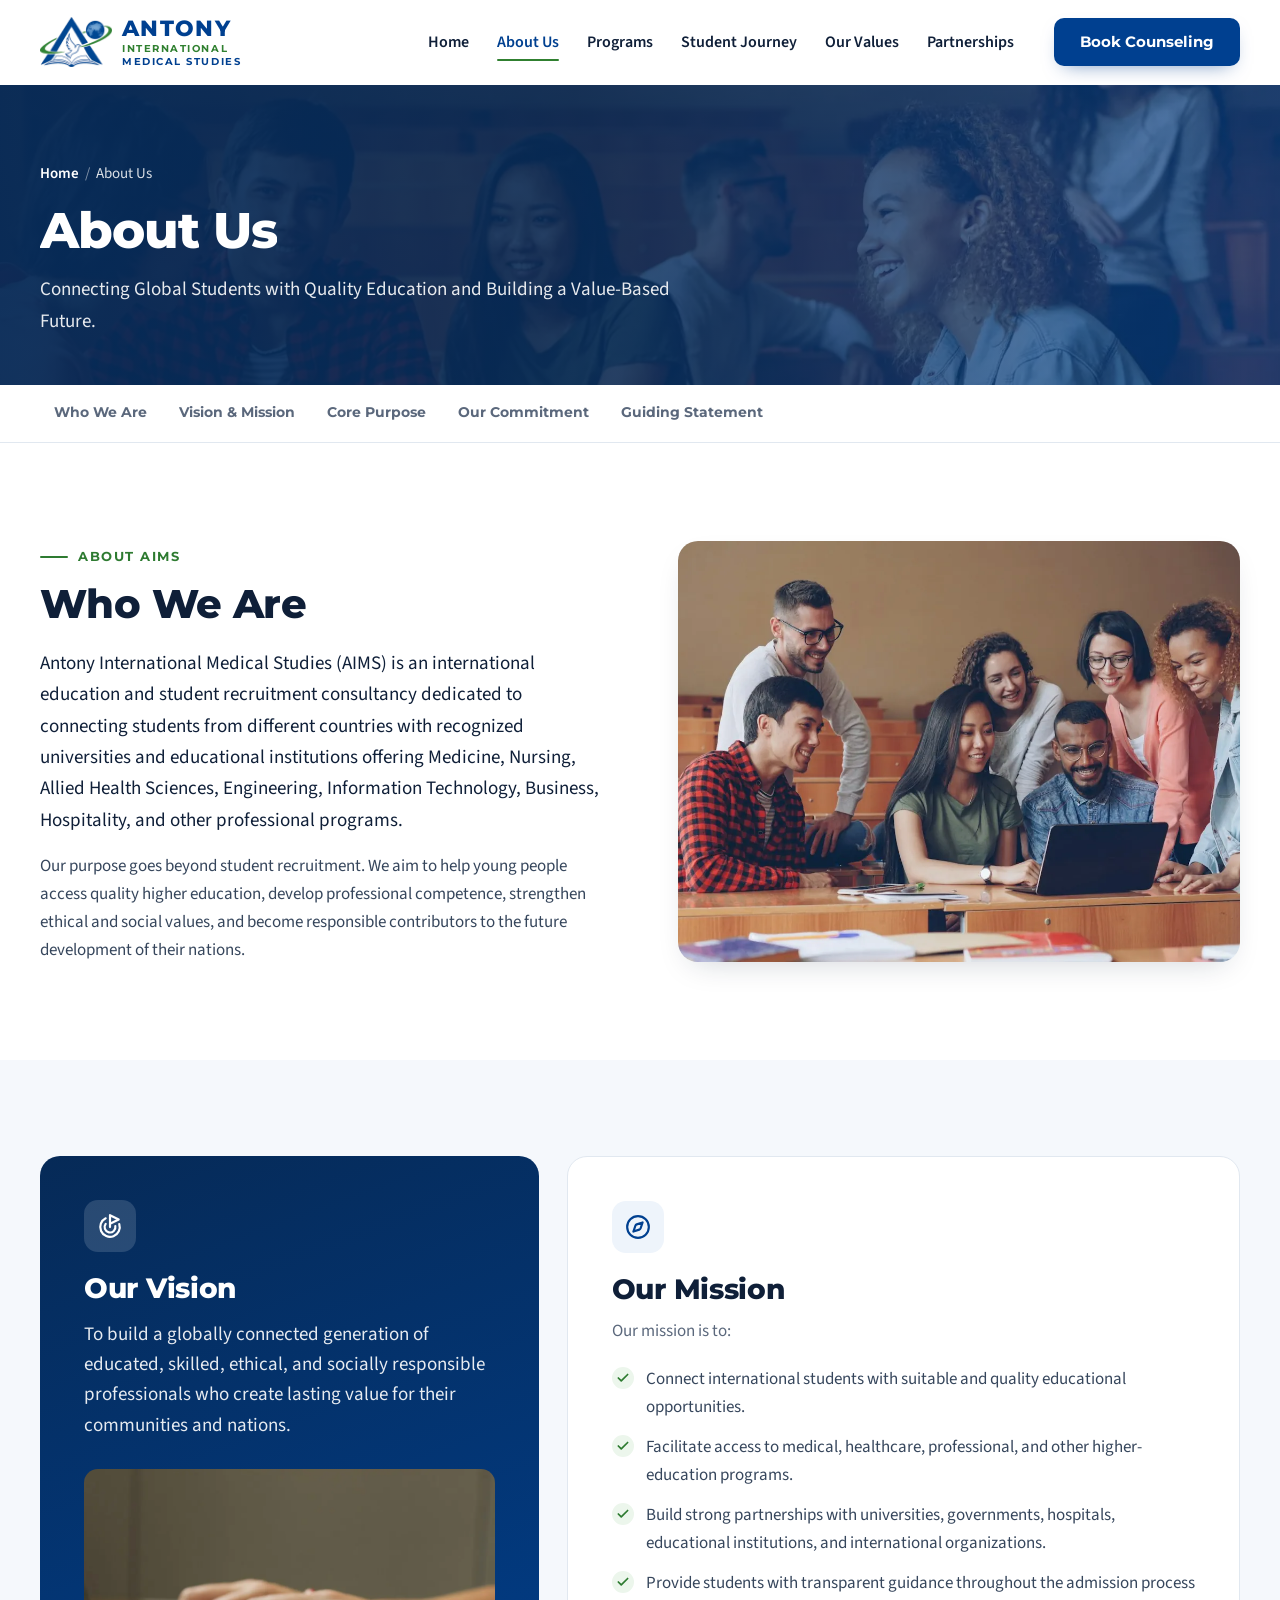
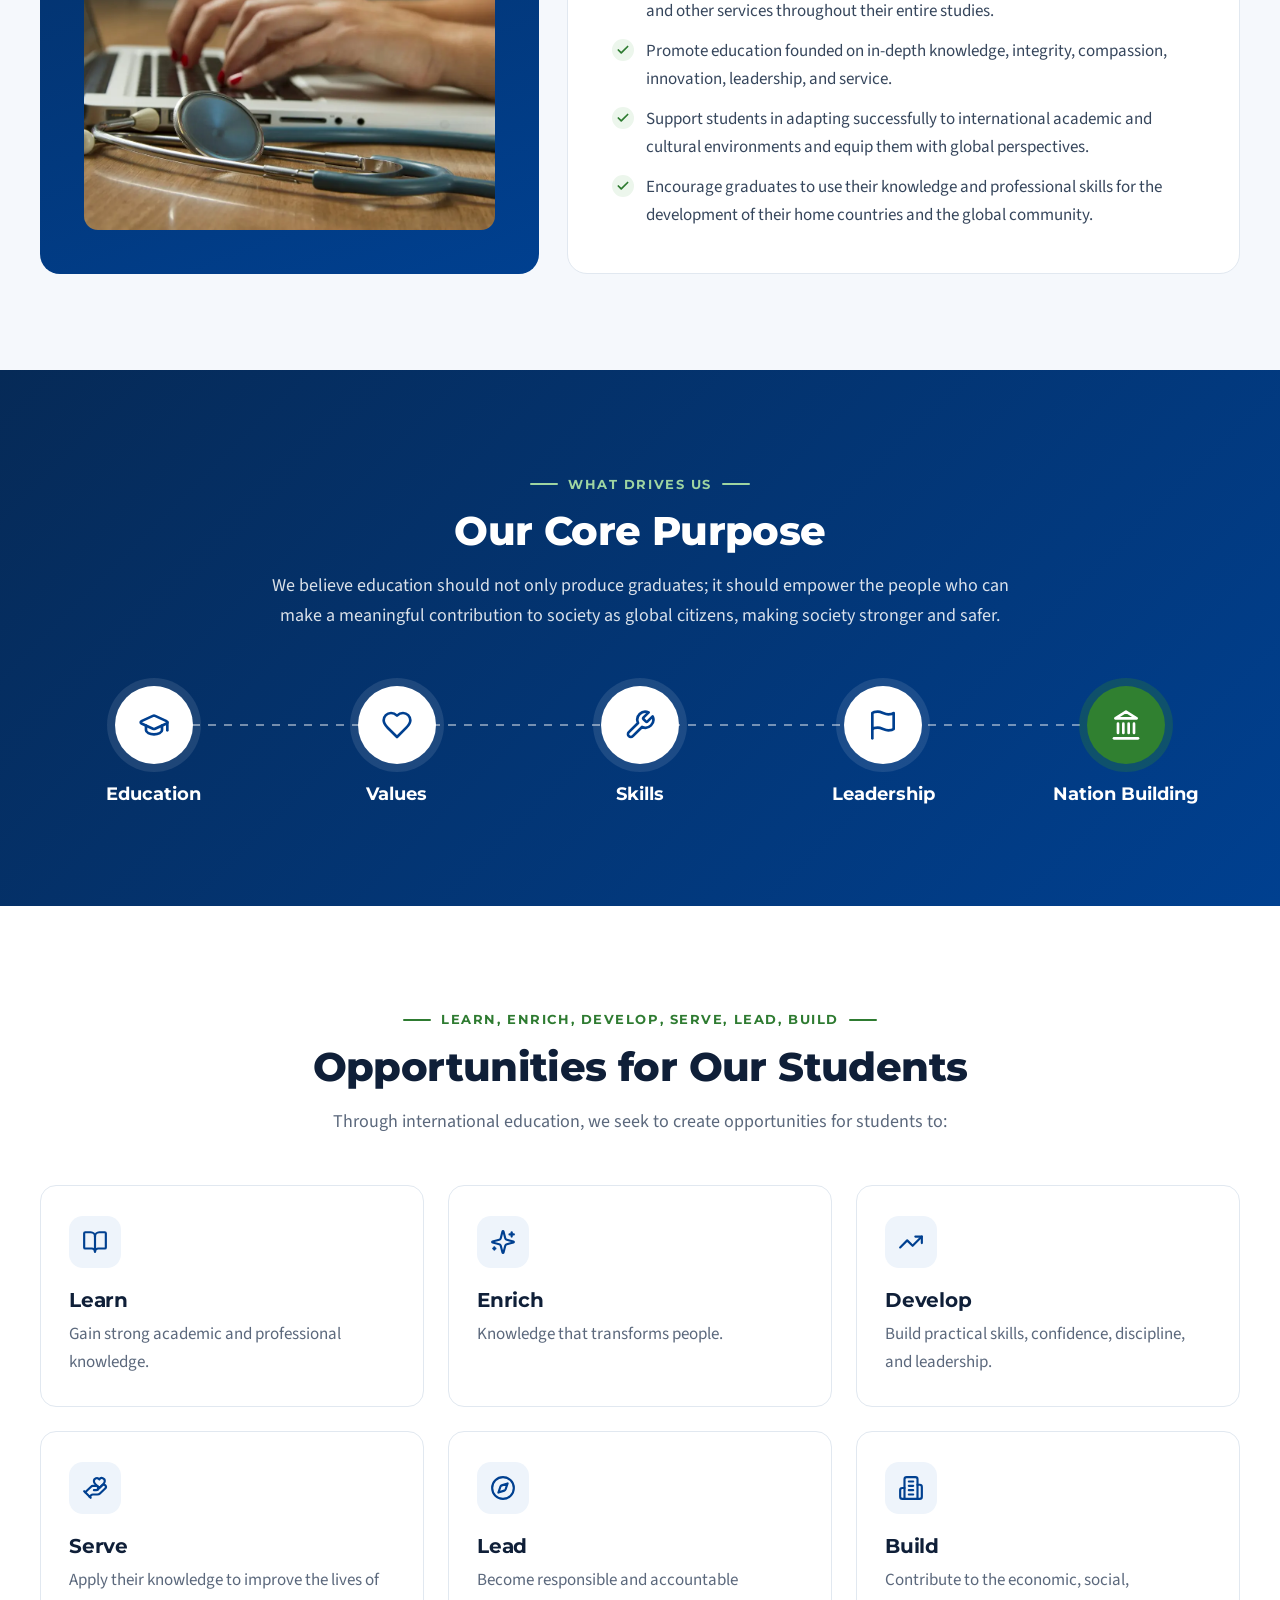
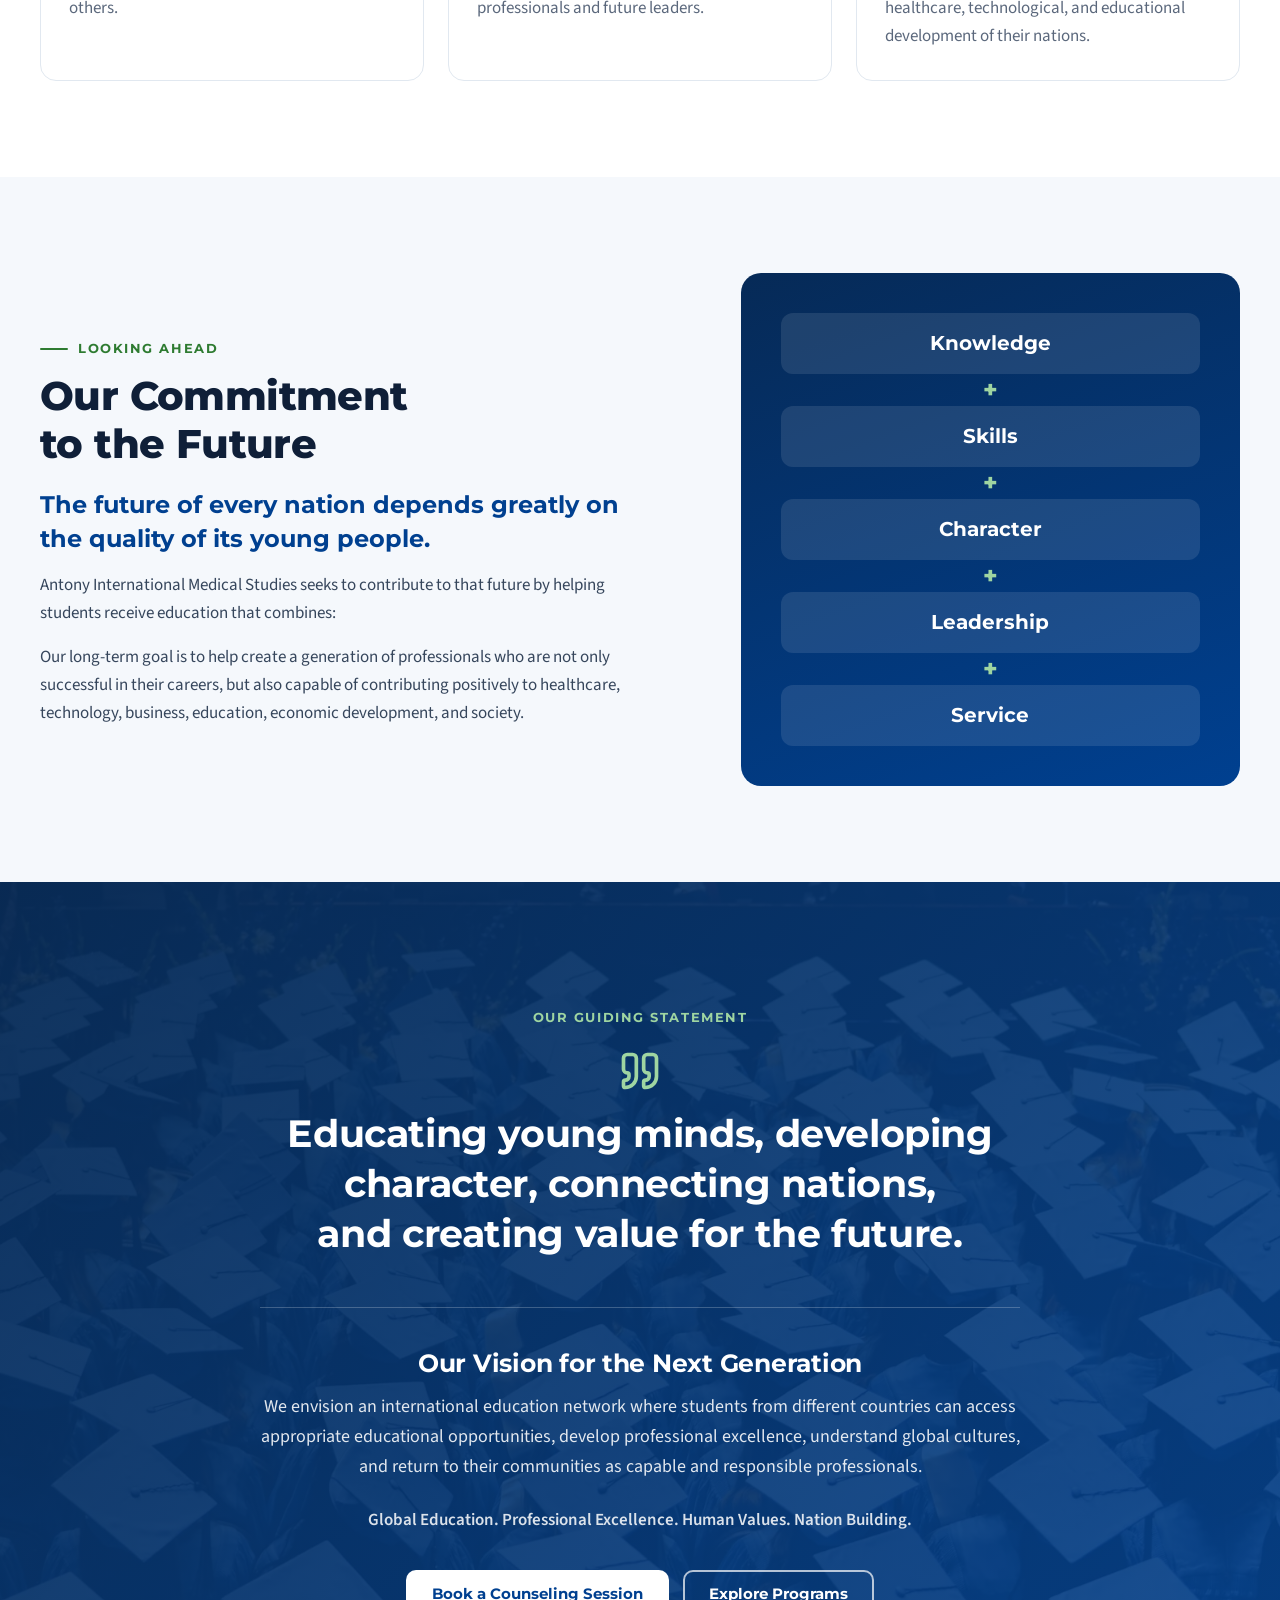
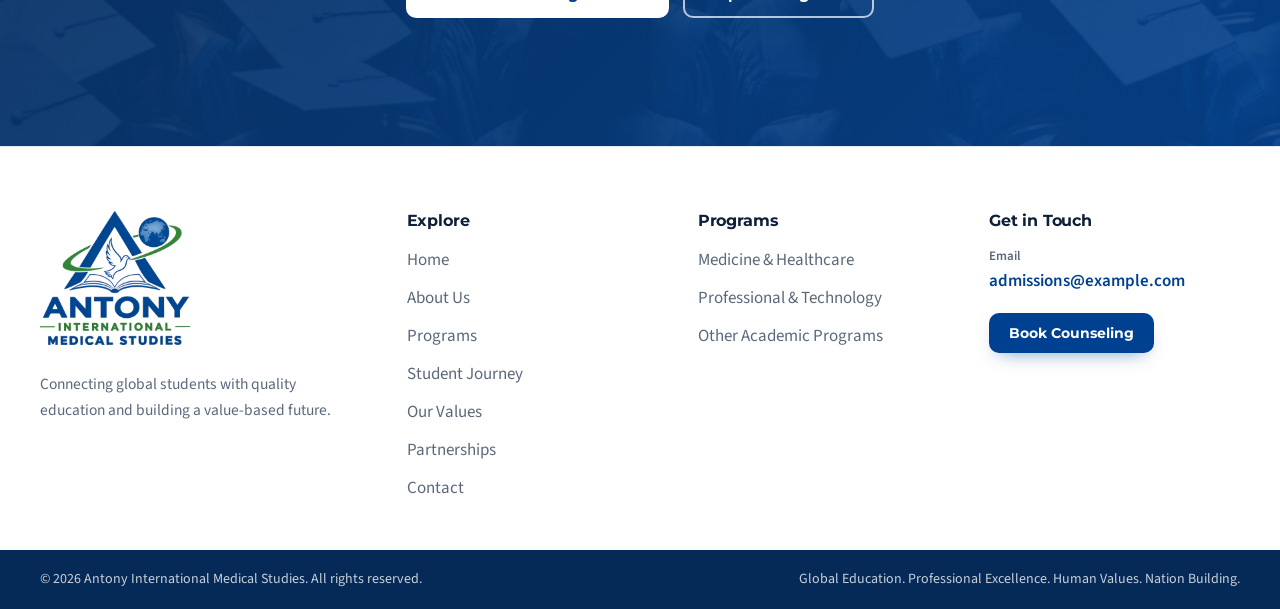
==== commit 4f28d6d4: "changes" ====
--- a/about.html
+++ b/about.html
@@ -1,200 +1,293 @@
-<!doctype html>
+<!DOCTYPE html>
 <html lang="en">
 <head>
   <meta charset="utf-8">
   <meta name="viewport" content="width=device-width, initial-scale=1">
-  <title>About | Antony International Medical Studies</title>
+  <title>About Us | Antony International Medical Studies (AIMS)</title>
   <meta name="description" content="Who we are, our vision, mission, core purpose and commitment to the future.">
-  <meta name="theme-color" content="#143D33">
-  <meta property="og:title" content="About | Antony International Medical Studies">
+  <meta name="theme-color" content="#004090">
+  <meta property="og:type" content="website">
+  <meta property="og:site_name" content="Antony International Medical Studies">
+  <meta property="og:title" content="About Us | Antony International Medical Studies (AIMS)">
   <meta property="og:description" content="Who we are, our vision, mission, core purpose and commitment to the future.">
-  <meta property="og:type" content="website">
-  <link rel="icon" href="assets/img/favicon.svg" type="image/svg+xml">
+  <meta property="og:image" content="assets/img/og-image.jpg">
+  <meta name="twitter:card" content="summary_large_image">
+  <link rel="icon" href="favicon.ico" sizes="48x48">
+  <link rel="icon" href="assets/img/favicon-32.png" type="image/png" sizes="32x32">
+  <link rel="apple-touch-icon" href="assets/img/apple-touch-icon.png">
+  <link rel="manifest" href="site.webmanifest">
   <link rel="preconnect" href="https://fonts.googleapis.com">
   <link rel="preconnect" href="https://fonts.gstatic.com" crossorigin>
-  <link href="https://fonts.googleapis.com/css2?family=Hanken+Grotesk:wght@400;500;600;700&family=Young+Serif&display=swap" rel="stylesheet">
+  <link href="https://fonts.googleapis.com/css2?family=Montserrat:wght@600;700;800&family=Source+Sans+3:wght@400;600;700&display=swap" rel="stylesheet">
   <link rel="stylesheet" href="assets/css/styles.css">
+  <script>
+    (function () {
+      var d = document.documentElement;
+      if (window.matchMedia && window.matchMedia("(prefers-reduced-motion: reduce)").matches) return;
+      if (!("IntersectionObserver" in window)) return;
+      d.classList.add("js-motion");
+      setTimeout(function () { if (!window.AIMS_MOTION_READY) d.classList.remove("js-motion"); }, 3000);
+    })();
+  </script>
 </head>
 <body>
-  <a class="skip-link" href="#main">Skip to content</a>
+  <a class="skip-link" href="#main">Skip to main content</a>
 
   <header class="site-header" data-header>
-    <div class="wrap header-inner">
-      <a class="brand" href="index.html" aria-label="AIMS home">
-        <svg class="brand-mark" viewBox="0 0 40 40" aria-hidden="true">
-          <circle cx="20" cy="20" r="18.5" fill="none" stroke="currentColor" stroke-width="1.5"/>
-          <ellipse cx="20" cy="20" rx="8" ry="18.5" fill="none" stroke="currentColor" stroke-width="1.5"/>
-          <path d="M3 14h34M3 26h34" stroke="currentColor" stroke-width="1.5"/>
-          <path class="brand-mark-rise" d="M9 31 L16 24 L22 26 L31 11" fill="none" stroke-width="2.4" stroke-linecap="round" stroke-linejoin="round"/>
-        </svg>
-        <span class="brand-text">
-          <span class="brand-name">AIMS</span>
-          <span class="brand-full">Antony International Medical Studies</span>
+    <div class="container header-inner">
+      <a class="brand" href="index.html" aria-label="Antony International Medical Studies, home">
+        <img class="brand-emblem" src="assets/img/logo-emblem.png" alt="" width="300" height="208">
+        <span class="brand-text" aria-hidden="true">
+          <span class="brand-name">ANTONY</span>
+          <span class="brand-line brand-line-green">INTERNATIONAL</span>
+          <span class="brand-line">MEDICAL STUDIES</span>
         </span>
       </a>
 
-      <button class="nav-toggle" type="button" aria-expanded="false" aria-controls="site-nav" data-nav-toggle>
-        <span class="visually-hidden">Menu</span>
-        <svg viewBox="0 0 24 24" aria-hidden="true"><path d="M4 7h16M4 12h16M4 17h16"/></svg>
+      <nav class="main-nav" id="main-nav" aria-label="Main" data-nav>
+        <ul class="nav-list">
+          <li><a href="index.html">Home</a></li>
+          <li><a href="about.html" aria-current="page">About Us</a></li>
+          <li><a href="programs.html">Programs</a></li>
+          <li><a href="student-journey.html">Student Journey</a></li>
+          <li><a href="values.html">Our Values</a></li>
+          <li><a href="partners.html">Partnerships</a></li>
+        </ul>
+        <a class="btn btn-primary nav-cta" href="contact.html">Book Counseling</a>
+      </nav>
+
+      <button class="nav-toggle" type="button" aria-expanded="false" aria-controls="main-nav" data-nav-toggle>
+        <span class="visually-hidden" data-nav-label>Open menu</span>
+        <svg class="icon icon-open" xmlns="http://www.w3.org/2000/svg" viewBox="0 0 24 24" fill="none" stroke="currentColor" stroke-width="2" stroke-linecap="round" stroke-linejoin="round" aria-hidden="true" focusable="false"><line x1="4" x2="20" y1="12" y2="12" /> <line x1="4" x2="20" y1="6" y2="6" /> <line x1="4" x2="20" y1="18" y2="18" /></svg>
+        <svg class="icon icon-close" xmlns="http://www.w3.org/2000/svg" viewBox="0 0 24 24" fill="none" stroke="currentColor" stroke-width="2" stroke-linecap="round" stroke-linejoin="round" aria-hidden="true" focusable="false"><path d="M18 6 6 18" /> <path d="m6 6 12 12" /></svg>
       </button>
-
-      <nav class="site-nav" id="site-nav" aria-label="Main" data-nav>
-        <a href="about.html" aria-current="page">About</a>
-        <a href="programs.html">Programs</a>
-        <a href="student-journey.html">Student journey</a>
-        <a href="values.html">Values</a>
-        <a href="partners.html">Partners</a>
-        <a class="btn btn-primary btn-small" href="contact.html">Book counseling</a>
-      </nav>
     </div>
   </header>
 
   <main id="main">
 
-    <section class="page-head">
-      <div class="wrap page-head-grid">
-        <div>
-          <h1 class="page-title">About AIMS</h1>
-          <p class="page-lede">Connecting global students with quality education and building a value-based future.</p>
-        </div>
-        <nav class="toc" aria-label="On this page">
-          <h2 class="toc-title">On this page</h2>
+    <section class="page-banner">
+      <img src="assets/img/photos/lecture-hall.webp" alt="" width="1920" height="1280" fetchpriority="high" decoding="async" class="page-banner-img">
+      <div class="container page-banner-inner">
+        <nav class="breadcrumb" aria-label="Breadcrumb">
           <ol>
-            <li><a href="#who-we-are">Who we are</a></li>
-            <li><a href="#vision">Our vision</a></li>
-            <li><a href="#mission">Our mission</a></li>
-            <li><a href="#core-purpose">Our core purpose</a></li>
-            <li><a href="#commitment">Our commitment to the future</a></li>
-            <li><a href="#guiding-statement">Our guiding statement</a></li>
-            <li><a href="#next-generation">Our vision for the next generation</a></li>
+            <li><a href="index.html">Home</a></li>
+            <li aria-current="page">About Us</li>
           </ol>
         </nav>
-      </div>
-    </section>
-
-    <section class="section about" id="who-we-are" aria-labelledby="who-title">
-      <div class="wrap about-grid">
-        <div class="about-intro">
-          <h2 class="h2" id="who-title">Who we are</h2>
-          <p class="lead">
-            Antony International Medical Studies (AIMS) is an international education and student recruitment
-            consultancy dedicated to connecting students from different countries with recognized universities and
-            educational institutions offering Medicine, Nursing, Allied Health Sciences, Engineering, Information
-            Technology, Business, Hospitality, and other professional programs.
-          </p>
-          <p>
-            Our purpose goes beyond student recruitment. We aim to help young people access quality higher education,
-            develop professional competence, strengthen ethical and social values, and become responsible contributors
-            to the future development of their nations.
-          </p>
-        </div>
-
-        <section class="vision" id="vision" aria-labelledby="vision-title">
-          <h2 class="vision-label" id="vision-title">Our vision</h2>
-          <p class="vision-text">
-            To build a globally connected generation of educated, skilled, ethical, and socially responsible
-            professionals who create lasting value for their communities and nations.
-          </p>
-        </section>
-      </div>
-    </section>
-
-    <section class="section mission-section" id="mission" aria-labelledby="mission-title">
-      <div class="wrap">
-        <h2 class="h2" id="mission-title">Our mission</h2>
-        <p class="section-intro">Our mission is to:</p>
-        <ul class="mission-list">
-          <li>Connect international students with suitable and quality educational opportunities.</li>
-          <li>Facilitate access to medical, healthcare, professional, and other higher-education programs.</li>
-          <li>Build strong partnerships with universities, governments, hospitals, educational institutions, and international organizations.</li>
-          <li>Provide students with transparent guidance throughout the admission process, and with other services throughout their entire studies.</li>
-          <li>Promote education founded on in-depth knowledge, integrity, compassion, innovation, leadership, and service.</li>
-          <li>Support students in adapting successfully to international academic and cultural environments, and equip them with global perspectives.</li>
-          <li>Encourage graduates to use their knowledge and professional skills for the development of their home countries and the global community.</li>
-        </ul>
-      </div>
-    </section>
-
-    <section class="purpose" id="core-purpose" aria-labelledby="core-title">
-      <div class="wrap">
-        <h2 class="purpose-title" id="core-title">Our core purpose</h2>
-        <ol class="chain" aria-label="Education, then values, then skills, then leadership, then nation building"><li>Education</li><li>Values</li><li>Skills</li><li>Leadership</li><li>Nation Building</li></ol>
-        <p class="purpose-belief">
-          We believe education should not only produce graduates; it should empower the people who can make a
-          meaningful contribution to society as global citizens, making society stronger and safer.
-        </p>
-      </div>
-    </section>
-
-    <section class="section growth" aria-labelledby="growth-title">
-      <div class="wrap">
-        <h2 class="h2 growth-title" id="growth-title">Through international education, we seek to create opportunities for students to:</h2>
-        <dl class="growth-grid">
-          <div class="growth-item"><dt>Learn</dt><dd>Gain strong academic and professional knowledge.</dd></div>
-          <div class="growth-item"><dt>Enrich</dt><dd>Knowledge that transforms people.</dd></div>
-          <div class="growth-item"><dt>Develop</dt><dd>Build practical skills, confidence, discipline, and leadership.</dd></div>
-          <div class="growth-item"><dt>Serve</dt><dd>Apply their knowledge to improve the lives of others.</dd></div>
-          <div class="growth-item"><dt>Lead</dt><dd>Become responsible and accountable professionals and future leaders.</dd></div>
-          <div class="growth-item"><dt>Build</dt><dd>Contribute to the economic, social, healthcare, technological, and educational development of their nations.</dd></div>
-        </dl>
-      </div>
-    </section>
-
-    <section class="section commitment" id="commitment" aria-labelledby="commitment-title">
-      <div class="wrap">
-        <h2 class="h3 commitment-label" id="commitment-title">Our commitment to the future</h2>
-        <p class="commitment-lead">The future of every nation depends greatly on the quality of its young people.</p>
-        <p class="commitment-intro">Antony International Medical Studies seeks to contribute to that future by helping students receive education that combines:</p>
-        <p class="formula" aria-label="Knowledge plus Skills plus Character plus Leadership plus Service"><span>Knowledge</span><span class="plus" aria-hidden="true">+</span><span>Skills</span><span class="plus" aria-hidden="true">+</span><span>Character</span><span class="plus" aria-hidden="true">+</span><span>Leadership</span><span class="plus" aria-hidden="true">+</span><span>Service</span></p>
-        <p class="commitment-body">
-          Our long-term goal is to help create a generation of professionals who are not only successful in their
-          careers, but also capable of contributing positively to healthcare, technology, business, education,
-          economic development, and society.
-        </p>
+        <h1 data-split>About Us</h1>
+        <p>Connecting Global Students with Quality Education and Building a Value-Based Future.</p>
+      </div>
+    </section>
+
+    <nav class="subnav" aria-label="On this page">
+      <div class="container">
+        <ul>
+          <li><a href="#who-we-are">Who We Are</a></li>
+          <li><a href="#vision-mission">Vision &amp; Mission</a></li>
+          <li><a href="#core-purpose">Core Purpose</a></li>
+          <li><a href="#commitment">Our Commitment</a></li>
+          <li><a href="#guiding-statement">Guiding Statement</a></li>
+        </ul>
+      </div>
+    </nav>
+
+    <section class="section" id="who-we-are" aria-labelledby="who-title">
+      <div class="container split">
+        <div class="split-content">
+          <div class="section-head">
+          <p class="section-label">About AIMS</p>
+          <h2 class="section-title" id="who-title">Who We Are</h2>
+        </div>
+          <p class="lead">Antony International Medical Studies (AIMS) is an international education and student recruitment consultancy dedicated to connecting students from different countries with recognized universities and educational institutions offering Medicine, Nursing, Allied Health Sciences, Engineering, Information Technology, Business, Hospitality, and other professional programs.</p>
+          <p>Our purpose goes beyond student recruitment. We aim to help young people access quality higher education, develop professional competence, strengthen ethical and social values, and become responsible contributors to the future development of their nations.</p>
+        </div>
+        <div class="split-media">
+          <div class="photo-frame"><img src="assets/img/photos/students-collaborating.webp" alt="A diverse group of students working together around a laptop in a lecture hall" width="1400" height="788" loading="lazy" decoding="async"></div>
+        </div>
+      </div>
+    </section>
+
+    <section class="section section-soft" id="vision-mission" aria-label="Our vision and mission">
+      <div class="container vm-grid">
+        <div class="vision-card">
+          <span class="icon-badge icon-badge-light"><svg class="icon" xmlns="http://www.w3.org/2000/svg" viewBox="0 0 24 24" fill="none" stroke="currentColor" stroke-width="2" stroke-linecap="round" stroke-linejoin="round" aria-hidden="true" focusable="false"><path d="M12 13V2l8 4-8 4" /> <path d="M20.561 10.222a9 9 0 1 1-12.55-5.29" /> <path d="M8.002 9.997a5 5 0 1 0 8.9 2.02" /></svg></span>
+          <h2>Our Vision</h2>
+          <p>To build a globally connected generation of educated, skilled, ethical, and socially responsible professionals who create lasting value for their communities and nations.</p>
+          <img src="assets/img/photos/study-stethoscope.webp" alt="" width="1400" height="933" loading="lazy" decoding="async" class="vision-card-img">
+        </div>
+        <div class="mission-card">
+          <span class="icon-badge"><svg class="icon" xmlns="http://www.w3.org/2000/svg" viewBox="0 0 24 24" fill="none" stroke="currentColor" stroke-width="2" stroke-linecap="round" stroke-linejoin="round" aria-hidden="true" focusable="false"><path d="m16.24 7.76-1.804 5.411a2 2 0 0 1-1.265 1.265L7.76 16.24l1.804-5.411a2 2 0 0 1 1.265-1.265z" /> <circle cx="12" cy="12" r="10" /></svg></span>
+          <h2>Our Mission</h2>
+          <p class="mission-intro">Our mission is to:</p>
+          <ul class="check-list">
+            <li><svg class="icon check-icon" xmlns="http://www.w3.org/2000/svg" viewBox="0 0 24 24" fill="none" stroke="currentColor" stroke-width="2" stroke-linecap="round" stroke-linejoin="round" aria-hidden="true" focusable="false"><path d="M20 6 9 17l-5-5" /></svg><span>Connect international students with suitable and quality educational opportunities.</span></li>
+            <li><svg class="icon check-icon" xmlns="http://www.w3.org/2000/svg" viewBox="0 0 24 24" fill="none" stroke="currentColor" stroke-width="2" stroke-linecap="round" stroke-linejoin="round" aria-hidden="true" focusable="false"><path d="M20 6 9 17l-5-5" /></svg><span>Facilitate access to medical, healthcare, professional, and other higher-education programs.</span></li>
+            <li><svg class="icon check-icon" xmlns="http://www.w3.org/2000/svg" viewBox="0 0 24 24" fill="none" stroke="currentColor" stroke-width="2" stroke-linecap="round" stroke-linejoin="round" aria-hidden="true" focusable="false"><path d="M20 6 9 17l-5-5" /></svg><span>Build strong partnerships with universities, governments, hospitals, educational institutions, and international organizations.</span></li>
+            <li><svg class="icon check-icon" xmlns="http://www.w3.org/2000/svg" viewBox="0 0 24 24" fill="none" stroke="currentColor" stroke-width="2" stroke-linecap="round" stroke-linejoin="round" aria-hidden="true" focusable="false"><path d="M20 6 9 17l-5-5" /></svg><span>Provide students with transparent guidance throughout the admission process and other services throughout their entire studies.</span></li>
+            <li><svg class="icon check-icon" xmlns="http://www.w3.org/2000/svg" viewBox="0 0 24 24" fill="none" stroke="currentColor" stroke-width="2" stroke-linecap="round" stroke-linejoin="round" aria-hidden="true" focusable="false"><path d="M20 6 9 17l-5-5" /></svg><span>Promote education founded on in-depth knowledge, integrity, compassion, innovation, leadership, and service.</span></li>
+            <li><svg class="icon check-icon" xmlns="http://www.w3.org/2000/svg" viewBox="0 0 24 24" fill="none" stroke="currentColor" stroke-width="2" stroke-linecap="round" stroke-linejoin="round" aria-hidden="true" focusable="false"><path d="M20 6 9 17l-5-5" /></svg><span>Support students in adapting successfully to international academic and cultural environments and equip them with global perspectives.</span></li>
+            <li><svg class="icon check-icon" xmlns="http://www.w3.org/2000/svg" viewBox="0 0 24 24" fill="none" stroke="currentColor" stroke-width="2" stroke-linecap="round" stroke-linejoin="round" aria-hidden="true" focusable="false"><path d="M20 6 9 17l-5-5" /></svg><span>Encourage graduates to use their knowledge and professional skills for the development of their home countries and the global community.</span></li>
+          </ul>
+        </div>
+      </div>
+    </section>
+
+    <section class="section section-navy purpose" id="core-purpose" aria-labelledby="purpose-title">
+      <div class="container">
+        <div class="section-head section-head-center">
+          <p class="section-label">What Drives Us</p>
+          <h2 class="section-title" id="purpose-title">Our Core Purpose</h2>
+          <p class="section-intro">We believe education should not only produce graduates; it should empower the people who can make a meaningful contribution to society as global citizens, making society stronger and safer.</p>
+        </div>
+        <ol class="track">
+            <li class="track-step">
+              <span class="track-icon"><svg class="icon" xmlns="http://www.w3.org/2000/svg" viewBox="0 0 24 24" fill="none" stroke="currentColor" stroke-width="2" stroke-linecap="round" stroke-linejoin="round" aria-hidden="true" focusable="false"><path d="M21.42 10.922a1 1 0 0 0-.019-1.838L12.83 5.18a2 2 0 0 0-1.66 0L2.6 9.08a1 1 0 0 0 0 1.832l8.57 3.908a2 2 0 0 0 1.66 0z" /> <path d="M22 10v6" /> <path d="M6 12.5V16a6 3 0 0 0 12 0v-3.5" /></svg></span>
+              <span class="track-label">Education</span>
+            </li>
+            <li class="track-step">
+              <span class="track-icon"><svg class="icon" xmlns="http://www.w3.org/2000/svg" viewBox="0 0 24 24" fill="none" stroke="currentColor" stroke-width="2" stroke-linecap="round" stroke-linejoin="round" aria-hidden="true" focusable="false"><path d="M19 14c1.49-1.46 3-3.21 3-5.5A5.5 5.5 0 0 0 16.5 3c-1.76 0-3 .5-4.5 2-1.5-1.5-2.74-2-4.5-2A5.5 5.5 0 0 0 2 8.5c0 2.3 1.5 4.05 3 5.5l7 7Z" /></svg></span>
+              <span class="track-label">Values</span>
+            </li>
+            <li class="track-step">
+              <span class="track-icon"><svg class="icon" xmlns="http://www.w3.org/2000/svg" viewBox="0 0 24 24" fill="none" stroke="currentColor" stroke-width="2" stroke-linecap="round" stroke-linejoin="round" aria-hidden="true" focusable="false"><path d="M14.7 6.3a1 1 0 0 0 0 1.4l1.6 1.6a1 1 0 0 0 1.4 0l3.77-3.77a6 6 0 0 1-7.94 7.94l-6.91 6.91a2.12 2.12 0 0 1-3-3l6.91-6.91a6 6 0 0 1 7.94-7.94l-3.76 3.76z" /></svg></span>
+              <span class="track-label">Skills</span>
+            </li>
+            <li class="track-step">
+              <span class="track-icon"><svg class="icon" xmlns="http://www.w3.org/2000/svg" viewBox="0 0 24 24" fill="none" stroke="currentColor" stroke-width="2" stroke-linecap="round" stroke-linejoin="round" aria-hidden="true" focusable="false"><path d="M4 15s1-1 4-1 5 2 8 2 4-1 4-1V3s-1 1-4 1-5-2-8-2-4 1-4 1z" /> <line x1="4" x2="4" y1="22" y2="15" /></svg></span>
+              <span class="track-label">Leadership</span>
+            </li>
+            <li class="track-step track-step-final">
+              <span class="track-icon"><svg class="icon" xmlns="http://www.w3.org/2000/svg" viewBox="0 0 24 24" fill="none" stroke="currentColor" stroke-width="2" stroke-linecap="round" stroke-linejoin="round" aria-hidden="true" focusable="false"><line x1="3" x2="21" y1="22" y2="22" /> <line x1="6" x2="6" y1="18" y2="11" /> <line x1="10" x2="10" y1="18" y2="11" /> <line x1="14" x2="14" y1="18" y2="11" /> <line x1="18" x2="18" y1="18" y2="11" /> <polygon points="12 2 20 7 4 7" /></svg></span>
+              <span class="track-label">Nation Building</span>
+            </li>
+          </ol>
+      </div>
+    </section>
+
+    <section class="section" aria-labelledby="opp-title">
+      <div class="container">
+        <div class="section-head section-head-center">
+          <p class="section-label">Learn, Enrich, Develop, Serve, Lead, Build</p>
+          <h2 class="section-title" id="opp-title">Opportunities for Our Students</h2>
+          <p class="section-intro">Through international education, we seek to create opportunities for students to:</p>
+        </div>
+        <ul class="feature-grid">
+          <li class="feature-card">
+            <span class="icon-badge"><svg class="icon" xmlns="http://www.w3.org/2000/svg" viewBox="0 0 24 24" fill="none" stroke="currentColor" stroke-width="2" stroke-linecap="round" stroke-linejoin="round" aria-hidden="true" focusable="false"><path d="M12 7v14" /> <path d="M3 18a1 1 0 0 1-1-1V4a1 1 0 0 1 1-1h5a4 4 0 0 1 4 4 4 4 0 0 1 4-4h5a1 1 0 0 1 1 1v13a1 1 0 0 1-1 1h-6a3 3 0 0 0-3 3 3 3 0 0 0-3-3z" /></svg></span>
+            <h3>Learn</h3>
+            <p>Gain strong academic and professional knowledge.</p>
+          </li>
+          <li class="feature-card">
+            <span class="icon-badge"><svg class="icon" xmlns="http://www.w3.org/2000/svg" viewBox="0 0 24 24" fill="none" stroke="currentColor" stroke-width="2" stroke-linecap="round" stroke-linejoin="round" aria-hidden="true" focusable="false"><path d="M9.937 15.5A2 2 0 0 0 8.5 14.063l-6.135-1.582a.5.5 0 0 1 0-.962L8.5 9.936A2 2 0 0 0 9.937 8.5l1.582-6.135a.5.5 0 0 1 .963 0L14.063 8.5A2 2 0 0 0 15.5 9.937l6.135 1.581a.5.5 0 0 1 0 .964L15.5 14.063a2 2 0 0 0-1.437 1.437l-1.582 6.135a.5.5 0 0 1-.963 0z" /> <path d="M20 3v4" /> <path d="M22 5h-4" /> <path d="M4 17v2" /> <path d="M5 18H3" /></svg></span>
+            <h3>Enrich</h3>
+            <p>Knowledge that transforms people.</p>
+          </li>
+          <li class="feature-card">
+            <span class="icon-badge"><svg class="icon" xmlns="http://www.w3.org/2000/svg" viewBox="0 0 24 24" fill="none" stroke="currentColor" stroke-width="2" stroke-linecap="round" stroke-linejoin="round" aria-hidden="true" focusable="false"><polyline points="22 7 13.5 15.5 8.5 10.5 2 17" /> <polyline points="16 7 22 7 22 13" /></svg></span>
+            <h3>Develop</h3>
+            <p>Build practical skills, confidence, discipline, and leadership.</p>
+          </li>
+          <li class="feature-card">
+            <span class="icon-badge"><svg class="icon" xmlns="http://www.w3.org/2000/svg" viewBox="0 0 24 24" fill="none" stroke="currentColor" stroke-width="2" stroke-linecap="round" stroke-linejoin="round" aria-hidden="true" focusable="false"><path d="M11 14h2a2 2 0 1 0 0-4h-3c-.6 0-1.1.2-1.4.6L3 16" /> <path d="m7 20 1.6-1.4c.3-.4.8-.6 1.4-.6h4c1.1 0 2.1-.4 2.8-1.2l4.6-4.4a2 2 0 0 0-2.75-2.91l-4.2 3.9" /> <path d="m2 15 6 6" /> <path d="M19.5 8.5c.7-.7 1.5-1.6 1.5-2.7A2.73 2.73 0 0 0 16 4a2.78 2.78 0 0 0-5 1.8c0 1.2.8 2 1.5 2.8L16 12Z" /></svg></span>
+            <h3>Serve</h3>
+            <p>Apply their knowledge to improve the lives of others.</p>
+          </li>
+          <li class="feature-card">
+            <span class="icon-badge"><svg class="icon" xmlns="http://www.w3.org/2000/svg" viewBox="0 0 24 24" fill="none" stroke="currentColor" stroke-width="2" stroke-linecap="round" stroke-linejoin="round" aria-hidden="true" focusable="false"><path d="m16.24 7.76-1.804 5.411a2 2 0 0 1-1.265 1.265L7.76 16.24l1.804-5.411a2 2 0 0 1 1.265-1.265z" /> <circle cx="12" cy="12" r="10" /></svg></span>
+            <h3>Lead</h3>
+            <p>Become responsible and accountable professionals and future leaders.</p>
+          </li>
+          <li class="feature-card">
+            <span class="icon-badge"><svg class="icon" xmlns="http://www.w3.org/2000/svg" viewBox="0 0 24 24" fill="none" stroke="currentColor" stroke-width="2" stroke-linecap="round" stroke-linejoin="round" aria-hidden="true" focusable="false"><path d="M6 22V4a2 2 0 0 1 2-2h8a2 2 0 0 1 2 2v18Z" /> <path d="M6 12H4a2 2 0 0 0-2 2v6a2 2 0 0 0 2 2h2" /> <path d="M18 9h2a2 2 0 0 1 2 2v9a2 2 0 0 1-2 2h-2" /> <path d="M10 6h4" /> <path d="M10 10h4" /> <path d="M10 14h4" /> <path d="M10 18h4" /></svg></span>
+            <h3>Build</h3>
+            <p>Contribute to the economic, social, healthcare, technological, and educational development of their nations.</p>
+          </li>
+        </ul>
+      </div>
+    </section>
+
+    <section class="section section-soft" id="commitment" aria-labelledby="commitment-title">
+      <div class="container commitment-grid">
+        <div>
+          <div class="section-head">
+          <p class="section-label">Looking Ahead</p>
+          <h2 class="section-title" id="commitment-title">Our Commitment to the Future</h2>
+        </div>
+          <p class="lead lead-strong">The future of every nation depends greatly on the quality of its young people.</p>
+          <p>Antony International Medical Studies seeks to contribute to that future by helping students receive education that combines:</p>
+          <p>Our long-term goal is to help create a generation of professionals who are not only successful in their careers, but also capable of contributing positively to healthcare, technology, business, education, economic development, and society.</p>
+        </div>
+        <div class="formula-card">
+          <ol class="formula">
+            <li><span class="formula-word">Knowledge</span></li>
+            <li><span class="formula-word">Skills</span></li>
+            <li><span class="formula-word">Character</span></li>
+            <li><span class="formula-word">Leadership</span></li>
+            <li><span class="formula-word">Service</span></li>
+          </ol>
+        </div>
       </div>
     </section>
 
     <section class="statement" id="guiding-statement" aria-labelledby="statement-title">
-      <div class="wrap">
-        <h2 class="statement-label" id="statement-title">Our guiding statement</h2>
-        <blockquote class="statement-quote">Educating young minds, developing character, connecting nations, and creating value for the future.</blockquote>
-
-        <div class="next-gen" id="next-generation">
-          <h2 class="next-gen-title">Our vision for the next generation</h2>
-          <p class="statement-body">We envision an international education network where students from different countries can access appropriate educational opportunities, develop professional excellence, understand global cultures, and return to their communities as capable and responsible professionals.</p>
-        </div>
-
-        <p class="signoff"><span>Antony International Medical Studies</span>Global Education. Professional Excellence. Human Values. Nation Building.</p>
-        <a class="btn btn-brass" href="contact.html">Book counseling</a>
+      <img src="assets/img/photos/graduation-caps.webp" alt="" width="1920" height="1280" loading="lazy" decoding="async" class="statement-img">
+      <div class="container statement-inner">
+        <h2 class="statement-label" id="statement-title">Our Guiding Statement</h2>
+        <svg class="icon statement-quote-icon" xmlns="http://www.w3.org/2000/svg" viewBox="0 0 24 24" fill="none" stroke="currentColor" stroke-width="2" stroke-linecap="round" stroke-linejoin="round" aria-hidden="true" focusable="false"><path d="M16 3a2 2 0 0 0-2 2v6a2 2 0 0 0 2 2 1 1 0 0 1 1 1v1a2 2 0 0 1-2 2 1 1 0 0 0-1 1v2a1 1 0 0 0 1 1 6 6 0 0 0 6-6V5a2 2 0 0 0-2-2z" /> <path d="M5 3a2 2 0 0 0-2 2v6a2 2 0 0 0 2 2 1 1 0 0 1 1 1v1a2 2 0 0 1-2 2 1 1 0 0 0-1 1v2a1 1 0 0 0 1 1 6 6 0 0 0 6-6V5a2 2 0 0 0-2-2z" /></svg>
+        <blockquote class="statement-quote"><p data-split>Educating young minds, developing character, connecting nations, and creating value for the future.</p></blockquote>
+        <div class="next-gen">
+          <h2>Our Vision for the Next Generation</h2>
+          <p>We envision an international education network where students from different countries can access appropriate educational opportunities, develop professional excellence, understand global cultures, and return to their communities as capable and responsible professionals.</p>
+        </div>
+        <p class="statement-signoff">Global Education. Professional Excellence. Human Values. Nation Building.</p>
+        <div class="statement-actions">
+          <a class="btn btn-white" href="contact.html">Book a Counseling Session</a>
+          <a class="btn btn-outline-light" href="programs.html">Explore Programs</a>
+        </div>
       </div>
     </section>
   </main>
 
   <footer class="site-footer">
-    <div class="wrap footer-grid">
+    <div class="container footer-grid">
       <div class="footer-brand">
-        <p class="footer-name">Antony International Medical Studies</p>
-        <p class="footer-tagline">Global Education. Professional Excellence. Human Values. Nation Building.</p>
-      </div>
-      <div class="footer-contact">
-        <h2 class="footer-heading">Contact</h2>
-        <ul data-contact-list></ul>
-      </div>
-      <nav class="footer-nav" aria-label="Footer">
-        <h2 class="footer-heading">Explore</h2>
+        <a href="index.html" class="footer-logo" aria-label="Antony International Medical Studies, home">
+          <img src="assets/img/logo-full.png" alt="Antony International Medical Studies logo" width="450" height="404" loading="lazy">
+        </a>
+        <p>Connecting global students with quality education and building a value-based future.</p>
+      </div>
+      <nav class="footer-col" aria-label="Footer">
+        <h2 class="footer-title">Explore</h2>
         <ul>
-          <li><a href="index.html">Home</a></li>
-          <li><a href="about.html">About</a></li>
-          <li><a href="programs.html">Programs</a></li>
-          <li><a href="student-journey.html">Student journey</a></li>
-          <li><a href="values.html">Values</a></li>
-          <li><a href="partners.html">Partners</a></li>
-          <li><a href="contact.html">Contact</a></li>
+            <li><a href="index.html">Home</a></li>
+            <li><a href="about.html">About Us</a></li>
+            <li><a href="programs.html">Programs</a></li>
+            <li><a href="student-journey.html">Student Journey</a></li>
+            <li><a href="values.html">Our Values</a></li>
+            <li><a href="partners.html">Partnerships</a></li>
+            <li><a href="contact.html">Contact</a></li>
         </ul>
       </nav>
+      <div class="footer-col">
+        <h2 class="footer-title">Programs</h2>
+        <ul>
+            <li><a href="programs.html#medicine">Medicine &amp; Healthcare</a></li>
+            <li><a href="programs.html#professional">Professional &amp; Technology</a></li>
+            <li><a href="programs.html#other">Other Academic Programs</a></li>
+        </ul>
+      </div>
+      <div class="footer-col">
+        <h2 class="footer-title">Get in Touch</h2>
+        <ul class="footer-contact" data-contact-list></ul>
+        <a class="btn btn-primary btn-sm" href="contact.html">Book Counseling</a>
+      </div>
     </div>
-    <div class="wrap footer-base">
-      <p>&copy; <span data-year>2026</span> Antony International Medical Studies</p>
+    <div class="footer-bar">
+      <div class="container footer-bar-inner">
+        <p>&copy; <span data-year>2026</span> Antony International Medical Studies. All rights reserved.</p>
+        <p>Global Education. Professional Excellence. Human Values. Nation Building.</p>
+      </div>
     </div>
   </footer>
 
--- a/assets/css/styles.css
+++ b/assets/css/styles.css
@@ -1,84 +1,86 @@
 /* ==========================================================================
-   AIMS — Antony International Medical Studies
-   Palette: laurel (surgical green / graduation laurel), chalk, ink, sage, brass
-   Type: Young Serif (display), Hanken Grotesk (text)
+   Antony International Medical Studies (AIMS)
+   Brand colours taken from the AIMS logo: blue #004090, green #308030
    ========================================================================== */
 
 :root {
-  --laurel: #143d33;
-  --laurel-deep: #0e2c25;
-  --laurel-soft: #1d4d41;
-  --chalk: #f5f7f3;
-  --paper: #ffffff;
-  --ink: #17231f;
-  --ink-soft: #46605a;
-  --sage: #e3ebe5;
-  --sage-line: #c9d6cd;
-  --brass: #c9a04a;
-  --brass-ink: #7d5a12;
-  --on-laurel: #eef3ef;
-  --on-laurel-soft: #b9cbc1;
-  --error: #a3271c;
-
-  --font-display: "Young Serif", "Iowan Old Style", Georgia, serif;
-  --font-text: "Hanken Grotesk", "Segoe UI", system-ui, sans-serif;
-
-  --wrap: 1200px;
-  --gutter: clamp(16px, 4vw, 40px);
-  --section-y: clamp(72px, 10vw, 136px);
-  --radius: 14px;
-  --ease-out: cubic-bezier(0.16, 1, 0.3, 1);
-}
-
-/* ---------- Base ---------- */
-
-*,
-*::before,
-*::after { box-sizing: border-box; }
+  --blue: #004090;
+  --blue-dark: #00336f;
+  --blue-bright: #0b56b3;
+  --navy: #062a57;
+  --blue-50: #eef4fb;
+  --blue-100: #d9e6f6;
+  --green: #2e7b31;
+  --green-brand: #308030;
+  --green-50: #ecf6ec;
+  --green-light: #9fd5a1;
+  --ink: #0f1f38;
+  --text: #36465c;
+  --muted: #5b687c;
+  --line: #e1e8f0;
+  --soft: #f5f8fc;
+  --white: #ffffff;
+  --error: #b42318;
+
+  --font-head: "Montserrat", "Segoe UI", system-ui, sans-serif;
+  --font-body: "Source Sans 3", "Segoe UI", system-ui, sans-serif;
+
+  --header-h: 84px;
+  --container: 1200px;
+  --gutter: 24px;
+  --section-y: clamp(64px, 7.5vw, 120px);
+  --radius: 16px;
+  --radius-lg: 20px;
+  --shadow-sm: 0 1px 2px rgba(15, 31, 56, 0.05), 0 4px 12px rgba(15, 31, 56, 0.05);
+  --shadow-md: 0 12px 32px -14px rgba(15, 31, 56, 0.22);
+  --shadow-lg: 0 28px 64px -28px rgba(6, 42, 87, 0.4);
+  --ease: cubic-bezier(0.2, 0.7, 0.2, 1);
+}
+
+/* ---------- Reset & base ---------- */
+
+*, *::before, *::after { box-sizing: border-box; }
 
 html {
+  -webkit-text-size-adjust: 100%;
   scroll-behavior: smooth;
-  scroll-padding-top: 88px;
-  -webkit-text-size-adjust: 100%;
-  scrollbar-color: var(--sage-line) var(--chalk);
+  scroll-padding-top: calc(var(--header-h) + 64px);
 }
 
 body {
   margin: 0;
-  background: var(--chalk);
-  color: var(--ink);
-  font-family: var(--font-text);
+  background: var(--white);
+  color: var(--text);
+  font-family: var(--font-body);
   font-size: 1.0625rem;
-  line-height: 1.6;
-  font-feature-settings: "kern", "liga";
+  line-height: 1.65;
   -webkit-font-smoothing: antialiased;
   text-rendering: optimizeLegibility;
 }
 
-::selection { background: var(--laurel); color: var(--on-laurel); }
-
-::-webkit-scrollbar { width: 12px; }
-::-webkit-scrollbar-track { background: var(--chalk); }
-::-webkit-scrollbar-thumb { background: var(--sage-line); border-radius: 12px; border: 3px solid var(--chalk); }
-::-webkit-scrollbar-thumb:hover { background: var(--ink-soft); }
-
-h1, h2, h3, h4, p, ul, ol, dl, dd, figure, blockquote { margin: 0; }
+h1, h2, h3, h4 {
+  margin: 0;
+  color: var(--ink);
+  font-family: var(--font-head);
+  font-weight: 700;
+  line-height: 1.2;
+  letter-spacing: -0.01em;
+}
+
+p, ul, ol, figure, blockquote { margin: 0; }
 ul, ol { padding: 0; list-style: none; }
 img, svg { display: block; max-width: 100%; }
-
-a { color: inherit; text-underline-offset: 0.2em; text-decoration-thickness: 1px; }
+img { height: auto; }
+a { color: var(--blue); text-underline-offset: 0.18em; }
+a:hover { color: var(--blue-bright); }
+button, input, select, textarea { font: inherit; color: inherit; }
+
+::selection { background: var(--blue); color: var(--white); }
 
 :focus-visible {
-  outline: 3px solid var(--brass);
+  outline: 3px solid var(--blue-bright);
   outline-offset: 3px;
-  border-radius: 4px;
-}
-
-.wrap {
-  width: 100%;
-  max-width: calc(var(--wrap) + var(--gutter) * 2);
-  margin-inline: auto;
-  padding-inline: var(--gutter);
+  border-radius: 6px;
 }
 
 [hidden] { display: none !important; }
@@ -86,49 +88,36 @@
 .visually-hidden {
   position: absolute !important;
   width: 1px; height: 1px;
+  padding: 0; margin: -1px;
   overflow: hidden;
   clip: rect(0 0 0 0);
   white-space: nowrap;
+  border: 0;
 }
 
 .skip-link {
   position: absolute;
-  left: 16px; top: -60px;
-  z-index: 100;
-  padding: 10px 16px;
-  background: var(--laurel);
-  color: var(--on-laurel);
+  left: 16px; top: -100px;
+  z-index: 200;
+  padding: 12px 18px;
+  background: var(--blue);
+  color: var(--white);
   border-radius: 8px;
+  font-weight: 700;
   text-decoration: none;
-  font-weight: 600;
-}
-.skip-link:focus { top: 12px; }
-
-/* ---------- Type roles ---------- */
-
-.h2 {
-  font-family: var(--font-display);
-  font-weight: 400;
-  font-size: clamp(2rem, 1.4rem + 2.4vw, 3.25rem);
-  line-height: 1.1;
-  letter-spacing: -0.015em;
-  text-wrap: balance;
-}
-
-.h3 {
-  font-family: var(--font-display);
-  font-weight: 400;
-  font-size: clamp(1.5rem, 1.25rem + 0.9vw, 2rem);
-  line-height: 1.2;
-}
-
-.lead {
-  font-size: clamp(1.125rem, 1.05rem + 0.35vw, 1.3rem);
-  line-height: 1.55;
-  color: var(--ink);
-}
-
-/* ---------- Buttons ---------- */
+}
+.skip-link:focus { top: 12px; color: var(--white); }
+
+.container {
+  width: 100%;
+  max-width: calc(var(--container) + var(--gutter) * 2);
+  margin-inline: auto;
+  padding-inline: var(--gutter);
+}
+
+.icon { width: 1.25em; height: 1.25em; flex: none; }
+
+/* ---------- Buttons & links ---------- */
 
 .btn {
   display: inline-flex;
@@ -136,44 +125,83 @@
   justify-content: center;
   gap: 8px;
   min-height: 48px;
-  padding: 12px 26px;
-  border: 1.5px solid transparent;
-  border-radius: 999px;
-  font: 600 1rem/1.2 var(--font-text);
+  padding: 0 24px;
+  border: 2px solid transparent;
+  border-radius: 10px;
+  font-family: var(--font-head);
+  font-size: 0.9375rem;
+  font-weight: 700;
+  line-height: 1.2;
+  text-align: center;
   text-decoration: none;
   cursor: pointer;
-  transition: background-color 0.2s, color 0.2s, border-color 0.2s, transform 0.2s var(--ease-out);
-}
+  transition: background-color 0.2s, color 0.2s, border-color 0.2s, box-shadow 0.2s, transform 0.2s var(--ease);
+}
+.btn .icon { width: 18px; height: 18px; }
 .btn:active { transform: translateY(1px); }
 
-.btn-primary { background: var(--laurel); color: var(--on-laurel); }
-.btn-primary:hover { background: var(--laurel-soft); }
-
-.btn-outline { border-color: var(--laurel); color: var(--laurel); background: transparent; }
-.btn-outline:hover { background: var(--laurel); color: var(--on-laurel); }
-
-.btn-ghost { background: var(--sage); color: var(--laurel); }
-.btn-ghost:hover { background: var(--sage-line); }
-
-.btn-brass { background: var(--brass); color: var(--laurel-deep); }
-.btn-brass:hover { background: #d8b360; }
-
-.btn-small { min-height: 40px; padding: 8px 20px; font-size: 0.95rem; }
+.btn-primary { background: var(--blue); color: var(--white); box-shadow: 0 8px 20px -10px rgba(0, 64, 144, 0.6); }
+.btn-primary:hover { background: var(--blue-dark); color: var(--white); }
+
+.btn-outline { border-color: var(--blue); color: var(--blue); background: transparent; }
+.btn-outline:hover { background: var(--blue); color: var(--white); }
+
+.btn-white { background: var(--white); color: var(--blue); }
+.btn-white:hover { background: var(--blue-50); color: var(--blue-dark); }
+
+.btn-outline-light { border-color: rgba(255, 255, 255, 0.7); color: var(--white); background: transparent; }
+.btn-outline-light:hover { background: rgba(255, 255, 255, 0.12); border-color: var(--white); color: var(--white); }
+
+.btn-lg { min-height: 54px; padding: 0 30px; font-size: 1rem; }
+.btn-sm { min-height: 40px; padding: 0 18px; font-size: 0.875rem; }
 .btn-block { width: 100%; }
+
+.link-arrow {
+  display: inline-flex;
+  align-items: center;
+  gap: 6px;
+  font-family: var(--font-head);
+  font-size: 0.9375rem;
+  font-weight: 700;
+  color: var(--blue);
+  text-decoration: none;
+}
+.link-arrow .icon { width: 18px; height: 18px; transition: transform 0.25s var(--ease); }
+.link-arrow:hover { color: var(--blue-bright); }
+.link-arrow:hover .icon { transform: translateX(4px); }
+
+/* ---------- Icon badges ---------- */
+
+.icon-badge {
+  display: inline-grid;
+  place-items: center;
+  flex: none;
+  width: 52px; height: 52px;
+  border-radius: 14px;
+  background: var(--blue-50);
+  color: var(--blue);
+}
+.icon-badge .icon { width: 26px; height: 26px; }
+.icon-badge-sm { width: 42px; height: 42px; border-radius: 12px; }
+.icon-badge-sm .icon { width: 22px; height: 22px; }
+.icon-badge-lg { width: 76px; height: 76px; border-radius: 20px; }
+.icon-badge-lg .icon { width: 38px; height: 38px; }
+.icon-badge-green { background: var(--green-50); color: var(--green); }
+.icon-badge-light { background: rgba(255, 255, 255, 0.14); color: var(--white); }
 
 /* ---------- Header ---------- */
 
 .site-header {
   position: sticky;
   top: 0;
-  z-index: 50;
-  background: var(--chalk);
+  z-index: 100;
+  background: var(--white);
   border-bottom: 1px solid transparent;
-  transition: border-color 0.3s, box-shadow 0.3s;
+  transition: box-shadow 0.25s, border-color 0.25s;
 }
 .site-header.is-scrolled {
-  border-bottom-color: var(--sage-line);
-  box-shadow: 0 6px 24px -18px rgba(14, 44, 37, 0.5);
+  border-bottom-color: var(--line);
+  box-shadow: 0 8px 24px -16px rgba(15, 31, 56, 0.3);
 }
 
 .header-inner {
@@ -181,903 +209,1439 @@
   align-items: center;
   justify-content: space-between;
   gap: 24px;
-  min-height: 76px;
+  height: var(--header-h);
 }
 
 .brand {
   display: inline-flex;
   align-items: center;
-  gap: 12px;
+  gap: 10px;
   text-decoration: none;
-  color: var(--laurel);
-}
-.brand-mark { width: 40px; height: 40px; flex: none; }
-.brand-mark-rise { stroke: var(--brass); }
-.brand-text { display: flex; flex-direction: column; line-height: 1.1; }
-.brand-name { font-family: var(--font-display); font-size: 1.45rem; letter-spacing: 0.02em; }
-.brand-full { font-size: 0.78rem; color: var(--ink-soft); font-weight: 500; }
-
-.site-nav {
-  display: flex;
-  align-items: center;
-  gap: clamp(16px, 2.2vw, 32px);
-}
-.site-nav a:not(.btn) {
+  flex: none;
+}
+.brand-emblem { width: auto; height: 50px; }
+.brand-text { display: flex; flex-direction: column; font-family: var(--font-head); line-height: 1; }
+.brand-name {
+  color: var(--blue);
+  font-size: 1.4rem;
+  font-weight: 800;
+  letter-spacing: 0.06em;
+}
+.brand-line {
+  margin-top: 4px;
+  color: var(--blue);
+  font-size: 0.6rem;
+  font-weight: 700;
+  letter-spacing: 0.16em;
+}
+.brand-line-green { color: var(--green-brand); }
+
+.main-nav { display: flex; align-items: center; gap: 28px; }
+.nav-list { display: flex; align-items: center; gap: 4px; }
+.nav-list a {
+  position: relative;
+  display: block;
+  padding: 10px 12px;
+  color: var(--ink);
+  font-weight: 600;
+  font-size: 1rem;
   text-decoration: none;
-  font-weight: 500;
-  font-size: 0.98rem;
-  color: var(--ink);
-  padding: 6px 0;
-  background: linear-gradient(var(--brass), var(--brass)) left bottom / 0 2px no-repeat;
-  transition: background-size 0.3s var(--ease-out);
-}
-.site-nav a:not(.btn):hover,
-.site-nav a:not(.btn)[aria-current="page"] { background-size: 100% 2px; }
-.site-nav a:not(.btn)[aria-current="page"] { color: var(--laurel); font-weight: 600; }
+  border-radius: 8px;
+  transition: color 0.2s, background-color 0.2s;
+}
+.nav-list a::after {
+  content: "";
+  position: absolute;
+  left: 12px; right: 12px; bottom: 4px;
+  height: 2px;
+  background: var(--green-brand);
+  border-radius: 2px;
+  transform: scaleX(0);
+  transform-origin: left;
+  transition: transform 0.25s var(--ease);
+}
+.nav-list a:hover { color: var(--blue); }
+.nav-list a:hover::after,
+.nav-list a[aria-current="page"]::after { transform: scaleX(1); }
+.nav-list a[aria-current="page"] { color: var(--blue); }
 
 .nav-toggle {
   display: none;
-  width: 44px; height: 44px;
-  border: 1.5px solid var(--sage-line);
-  border-radius: 12px;
-  background: var(--paper);
-  color: var(--laurel);
+  width: 46px; height: 46px;
+  place-items: center;
+  border: 1px solid var(--line);
+  border-radius: 10px;
+  background: var(--white);
+  color: var(--blue);
   cursor: pointer;
-  padding: 0;
-  align-items: center;
-  justify-content: center;
-}
-.nav-toggle svg { width: 22px; height: 22px; fill: none; stroke: currentColor; stroke-width: 2; stroke-linecap: round; }
-
-/* ---------- Hero ---------- */
-
-.hero { padding-block: clamp(40px, 6vw, 88px) clamp(56px, 8vw, 112px); }
+}
+.nav-toggle .icon { width: 24px; height: 24px; }
+.nav-toggle .icon-close,
+.nav-toggle[aria-expanded="true"] .icon-open { display: none; }
+.nav-toggle[aria-expanded="true"] .icon-close { display: block; }
+
+/* ---------- Hero (home) ---------- */
+
+.hero {
+  position: relative;
+  padding: clamp(40px, 6vw, 80px) 0 clamp(120px, 12vw, 150px);
+  background: linear-gradient(180deg, var(--soft) 0%, #fbfdff 70%, var(--white) 100%);
+  overflow: hidden;
+}
 
 .hero-grid {
   display: grid;
-  grid-template-columns: minmax(0, 1.25fr) minmax(0, 1fr);
-  gap: clamp(32px, 6vw, 96px);
-  align-items: start;
-}
-
-.hero-copy { padding-top: clamp(8px, 3vw, 48px); }
-
-.hero-title {
-  font-family: var(--font-display);
-  font-weight: 400;
-  font-size: clamp(2.3rem, 1.5rem + 3vw, 4.1rem);
-  line-height: 1.06;
-  letter-spacing: -0.022em;
-  color: var(--laurel);
-  text-wrap: balance;
-  max-width: 19ch;
+  grid-template-columns: minmax(0, 1.05fr) minmax(0, 1fr);
+  gap: clamp(40px, 5vw, 72px);
+  align-items: center;
+}
+
+.hero-badge {
+  display: inline-flex;
+  align-items: center;
+  gap: 8px;
+  padding: 8px 14px;
+  border-radius: 999px;
+  background: var(--blue-50);
+  color: var(--blue);
+  font-family: var(--font-head);
+  font-size: 0.8125rem;
+  font-weight: 700;
+  line-height: 1.3;
+}
+.hero-badge .icon { width: 16px; height: 16px; }
+
+.hero h1 {
+  margin-top: 20px;
+  font-size: clamp(2rem, 1.25rem + 2.6vw, 3.2rem);
+  font-weight: 800;
+  line-height: 1.14;
+  letter-spacing: -0.02em;
 }
 
 .hero-lede {
-  margin-top: clamp(20px, 2.5vw, 32px);
+  margin-top: 20px;
   max-width: 58ch;
-  font-size: clamp(1.125rem, 1.05rem + 0.35vw, 1.3rem);
-  line-height: 1.55;
-}
-
-.hero-points {
-  margin-top: 28px;
-  display: grid;
-  gap: 12px;
-  max-width: 54ch;
-}
-.hero-points li {
-  position: relative;
-  padding-left: 32px;
-  color: var(--ink-soft);
-}
-.hero-points li::before {
+  color: var(--muted);
+  font-size: 1.1875rem;
+}
+
+.hero-actions { display: flex; flex-wrap: wrap; gap: 14px; margin-top: 32px; }
+
+.hero-media { position: relative; padding: 0 0 18px 0; }
+.hero-media::after {
   content: "";
   position: absolute;
-  left: 0; top: 0.42em;
-  width: 18px; height: 10px;
-  border-left: 2px solid var(--brass);
-  border-bottom: 2px solid var(--brass);
-  transform: rotate(-45deg) translate(2px, -2px);
-}
-
-/* ---------- Form card ---------- */
-
-.form-card {
-  background: var(--paper);
-  border-radius: 18px;
-  padding: clamp(24px, 3vw, 40px);
-  box-shadow: 0 1px 2px rgba(14, 44, 37, 0.06), 0 24px 60px -28px rgba(14, 44, 37, 0.35);
+  right: -18px; bottom: 0;
+  width: 62%; height: 70%;
+  border-radius: 24px;
+  background: var(--blue);
+  z-index: 0;
+}
+.hero-photo {
   position: relative;
-}
-.form-card::before {
+  z-index: 1;
+  border-radius: 24px;
+  overflow: hidden;
+  box-shadow: var(--shadow-lg);
+  aspect-ratio: 4 / 3.1;
+}
+.hero-photo img { width: 100%; height: 100%; object-fit: cover; object-position: 60% center; }
+
+.hero-float {
+  position: absolute;
+  left: -28px; bottom: 44px;
+  z-index: 2;
+  display: flex;
+  align-items: center;
+  gap: 14px;
+  max-width: 310px;
+  padding: 16px 20px 16px 16px;
+  background: var(--white);
+  border-radius: 14px;
+  box-shadow: var(--shadow-lg);
+}
+.hero-float p { font-size: 0.9375rem; line-height: 1.4; color: var(--muted); }
+.hero-float .hero-float-title { font-family: var(--font-head); font-weight: 700; font-size: 0.9375rem; color: var(--ink); margin-bottom: 2px; }
+
+/* ---------- Highlights ---------- */
+
+.highlights-wrap { position: relative; z-index: 2; margin-top: clamp(-96px, -8vw, -72px); }
+.highlights {
+  display: grid;
+  grid-template-columns: repeat(4, minmax(0, 1fr));
+  background: var(--white);
+  border: 1px solid var(--line);
+  border-radius: var(--radius-lg);
+  box-shadow: var(--shadow-md);
+}
+.highlight {
+  display: flex;
+  align-items: flex-start;
+  gap: 16px;
+  padding: 28px 24px;
+}
+.highlight + .highlight { border-left: 1px solid var(--line); }
+.highlight h3 { font-size: 1rem; }
+.highlight p { margin-top: 6px; font-size: 0.96875rem; line-height: 1.5; color: var(--muted); }
+
+/* ---------- Sections ---------- */
+
+.section { padding-block: var(--section-y); }
+.section-soft { background: var(--soft); }
+.section-navy {
+  background: linear-gradient(135deg, var(--navy) 0%, var(--blue) 100%);
+  color: rgba(255, 255, 255, 0.86);
+}
+
+.section-head { max-width: 760px; margin-bottom: 48px; }
+.section-head-center { margin-inline: auto; text-align: center; }
+.split-content .section-head,
+.section-head-row .section-head,
+.commitment-grid .section-head { margin-bottom: 20px; }
+
+.section-label {
+  display: inline-flex;
+  align-items: center;
+  gap: 10px;
+  color: var(--green);
+  font-family: var(--font-head);
+  font-size: 0.8125rem;
+  font-weight: 700;
+  letter-spacing: 0.12em;
+  text-transform: uppercase;
+}
+.section-label::before {
+  content: "";
+  width: 28px; height: 2px;
+  background: currentColor;
+  border-radius: 2px;
+}
+.section-head-center .section-label::after {
+  content: "";
+  width: 28px; height: 2px;
+  background: currentColor;
+  border-radius: 2px;
+}
+
+.section-title {
+  margin-top: 12px;
+  font-size: clamp(1.75rem, 1.3rem + 1.5vw, 2.5rem);
+  font-weight: 800;
+  letter-spacing: -0.015em;
+  text-wrap: balance;
+}
+.section-intro { margin-top: 16px; font-size: 1.125rem; color: var(--muted); }
+
+.section-navy .section-label { color: var(--green-light); }
+.section-navy .section-title { color: var(--white); }
+.section-navy .section-intro { color: rgba(255, 255, 255, 0.85); }
+
+.section-head-row {
+  display: flex;
+  flex-wrap: wrap;
+  align-items: flex-end;
+  justify-content: space-between;
+  gap: 20px 40px;
+  margin-bottom: 44px;
+}
+.section-head-row .section-head { margin-bottom: 0; }
+
+.lead { font-size: 1.1875rem; color: var(--ink); }
+.split-content p + p,
+.split-content .lead + p { margin-top: 16px; }
+
+/* Split layout */
+.split {
+  display: grid;
+  grid-template-columns: minmax(0, 1fr) minmax(0, 1fr);
+  gap: clamp(40px, 6vw, 80px);
+  align-items: center;
+}
+.split-reverse .split-media { order: 2; }
+.split-content > .btn { margin-top: 28px; }
+.split-content .check-list { margin: 24px 0; }
+.split-content .info-card { margin-top: 8px; }
+.info-card h3 { font-size: 1.0625rem; }
+
+.photo-frame {
+  position: relative;
+  border-radius: var(--radius-lg);
+  overflow: hidden;
+  box-shadow: var(--shadow-md);
+  aspect-ratio: 4 / 3;
+}
+.photo-frame img { width: 100%; height: 100%; object-fit: cover; }
+
+.vision-callout {
+  display: flex;
+  gap: 16px;
+  margin-top: 28px;
+  padding: 22px 24px;
+  border-radius: var(--radius);
+  background: var(--green-50);
+}
+.vision-callout h3 { font-size: 1.0625rem; }
+.vision-callout p { margin-top: 6px; color: var(--text); }
+
+/* Check list */
+.check-list { display: grid; gap: 12px; }
+.check-list li { display: flex; gap: 12px; align-items: flex-start; }
+.check-icon {
+  width: 22px; height: 22px;
+  margin-top: 2px;
+  padding: 4px;
+  border-radius: 50%;
+  background: var(--green-50);
+  color: var(--green);
+  stroke-width: 3;
+}
+.check-list-2 { grid-template-columns: repeat(2, minmax(0, 1fr)); gap: 12px 24px; }
+.check-list-2 li { font-weight: 600; color: var(--ink); line-height: 1.45; }
+
+/* ---------- Program cards (home) ---------- */
+
+.program-cards {
+  display: grid;
+  grid-template-columns: repeat(3, minmax(0, 1fr));
+  gap: 28px;
+}
+.program-card {
+  display: flex;
+  flex-direction: column;
+  background: var(--white);
+  border: 1px solid var(--line);
+  border-radius: var(--radius-lg);
+  overflow: hidden;
+  box-shadow: var(--shadow-sm);
+  transition: transform 0.3s var(--ease), box-shadow 0.3s var(--ease);
+}
+.program-card:hover { transform: translateY(-4px); box-shadow: var(--shadow-md); }
+.program-card-media { aspect-ratio: 16 / 10; overflow: hidden; }
+.program-card-media img { width: 100%; height: 100%; object-fit: cover; }
+.program-card-body { display: flex; flex-direction: column; flex: 1; padding: 26px 28px 28px; }
+.program-card-body h3 { font-size: 1.25rem; }
+.program-card-count { margin-top: 6px; color: var(--green); font-family: var(--font-head); font-size: 0.8125rem; font-weight: 700; }
+.program-card-list { display: grid; gap: 10px; margin: 20px 0 24px; }
+.program-card-list li { display: flex; align-items: center; gap: 10px; color: var(--ink); font-weight: 600; }
+.program-card-list .icon { width: 20px; height: 20px; color: var(--blue); }
+.program-card-text { margin: 16px 0 24px; color: var(--muted); }
+.program-card .link-arrow { margin-top: auto; }
+
+/* ---------- Core purpose track ---------- */
+
+.purpose .section-head { margin-bottom: 56px; }
+.track {
+  position: relative;
+  display: flex;
+  justify-content: space-between;
+  gap: 16px;
+  counter-reset: none;
+}
+.track::before {
   content: "";
   position: absolute;
-  inset: 0 24px auto;
-  height: 4px;
-  background: var(--brass);
-  border-radius: 0 0 4px 4px;
-}
-
-.form-title {
-  font-family: var(--font-display);
-  font-weight: 400;
-  font-size: 1.65rem;
-  line-height: 1.2;
-  color: var(--laurel);
-}
-.form-intro { margin-top: 8px; color: var(--ink-soft); font-size: 0.98rem; }
-
-.enquiry { margin-top: 24px; display: grid; gap: 16px; }
-
-.field { display: grid; gap: 6px; }
-.field label { font-weight: 600; font-size: 0.92rem; }
+  top: 38px; left: 10%; right: 10%;
+  height: 2px;
+  background: repeating-linear-gradient(90deg, rgba(255, 255, 255, 0.45) 0 8px, transparent 8px 16px);
+}
+.track-step {
+  position: relative;
+  z-index: 1;
+  flex: 1 1 0;
+  display: flex;
+  flex-direction: column;
+  align-items: center;
+  gap: 16px;
+  text-align: center;
+}
+.track-icon {
+  display: grid;
+  place-items: center;
+  width: 78px; height: 78px;
+  border-radius: 50%;
+  background: var(--white);
+  color: var(--blue);
+  box-shadow: 0 0 0 8px rgba(255, 255, 255, 0.1);
+}
+.track-icon .icon { width: 32px; height: 32px; }
+.track-step-final .track-icon { background: var(--green-brand); color: var(--white); box-shadow: 0 0 0 8px rgba(48, 128, 48, 0.3); }
+.track-label { color: var(--white); font-family: var(--font-head); font-size: 1.125rem; font-weight: 700; }
+
+/* ---------- Step cards (home) ---------- */
+
+.step-cards {
+  display: grid;
+  grid-template-columns: repeat(4, minmax(0, 1fr));
+  gap: 20px;
+}
+.step-cards-3 { grid-template-columns: repeat(3, minmax(0, 1fr)); }
+.phase-gap { margin-top: 40px; }
+.step-card {
+  padding: 24px;
+  background: var(--white);
+  border: 1px solid var(--line);
+  border-radius: var(--radius);
+  transition: border-color 0.25s, box-shadow 0.25s;
+}
+.step-card:hover { border-color: var(--blue-100); box-shadow: var(--shadow-sm); }
+.step-card-top { display: flex; align-items: center; justify-content: space-between; margin-bottom: 18px; }
+.step-num { font-family: var(--font-head); font-size: 1.75rem; font-weight: 800; color: #5f80b8; line-height: 1; }
+.step-card h3 { font-size: 1.0625rem; }
+.step-card p { margin-top: 8px; font-size: 0.96875rem; line-height: 1.55; color: var(--muted); }
+
+/* ---------- Value tiles (home) ---------- */
+
+.value-tiles {
+  display: flex;
+  flex-wrap: wrap;
+  justify-content: center;
+  gap: 20px;
+}
+.value-tile {
+  flex: 0 1 calc((100% - 60px) / 4);
+  display: flex;
+  flex-direction: column;
+  align-items: center;
+  gap: 14px;
+  padding: 28px 20px;
+  background: var(--white);
+  border: 1px solid var(--line);
+  border-radius: var(--radius);
+  text-align: center;
+}
+.value-tile h3 { font-size: 1.0625rem; }
+.value-tile-feature {
+  flex-basis: 100%;
+  flex-direction: row;
+  justify-content: center;
+  gap: 20px;
+  padding: 28px 32px;
+  background: linear-gradient(135deg, var(--navy), var(--blue));
+  border-color: transparent;
+  text-align: left;
+}
+.value-tile-feature .icon-badge { background: rgba(255, 255, 255, 0.14); color: var(--white); }
+.value-tile-feature h3 { color: var(--white); font-size: 1.25rem; }
+.value-tile-feature p { color: rgba(255, 255, 255, 0.85); }
+
+/* ---------- Statement band ---------- */
+
+.statement {
+  position: relative;
+  isolation: isolate;
+  overflow: hidden;
+  padding-block: clamp(80px, 10vw, 128px);
+  color: var(--white);
+  text-align: center;
+}
+.statement-img {
+  position: absolute;
+  inset: 0;
+  z-index: -2;
+  width: 100%; height: 100%;
+  object-fit: cover;
+}
+.statement::before {
+  content: "";
+  position: absolute;
+  inset: 0;
+  z-index: -1;
+  background: linear-gradient(135deg, rgba(6, 42, 87, 0.94) 0%, rgba(0, 64, 144, 0.88) 100%);
+}
+.statement-inner { display: flex; flex-direction: column; align-items: center; }
+.statement-label {
+  color: var(--green-light);
+  font-size: 0.8125rem;
+  font-weight: 700;
+  letter-spacing: 0.12em;
+  text-transform: uppercase;
+}
+.statement-quote-icon { width: 44px; height: 44px; margin-top: 24px; color: var(--green-light); }
+.statement-quote p {
+  max-width: 900px;
+  margin-top: 16px;
+  color: var(--white);
+  font-family: var(--font-head);
+  font-size: clamp(1.5rem, 1.05rem + 1.9vw, 2.4rem);
+  font-weight: 700;
+  line-height: 1.3;
+  letter-spacing: -0.01em;
+  text-wrap: balance;
+}
+.statement-signoff { margin-top: 24px; color: rgba(255, 255, 255, 0.85); font-weight: 600; }
+.statement-actions { display: flex; flex-wrap: wrap; justify-content: center; gap: 14px; margin-top: 36px; }
+.next-gen {
+  max-width: 760px;
+  margin-top: 48px;
+  padding-top: 40px;
+  border-top: 1px solid rgba(255, 255, 255, 0.22);
+}
+.next-gen h2 { color: var(--white); font-size: clamp(1.25rem, 1.1rem + 0.6vw, 1.6rem); }
+.next-gen p { margin-top: 14px; color: rgba(255, 255, 255, 0.88); font-size: 1.125rem; }
+
+/* ---------- CTA band ---------- */
+
+.cta-band {
+  background: linear-gradient(120deg, var(--blue) 0%, var(--blue-bright) 100%);
+  color: var(--white);
+  padding-block: clamp(48px, 6vw, 72px);
+}
+.cta-band-inner {
+  display: flex;
+  flex-wrap: wrap;
+  align-items: center;
+  justify-content: space-between;
+  gap: 28px 48px;
+}
+.cta-band-text { max-width: 680px; }
+.cta-band h2 { color: var(--white); font-size: clamp(1.5rem, 1.2rem + 1.1vw, 2.1rem); }
+.cta-band p { margin-top: 10px; color: rgba(255, 255, 255, 0.9); font-size: 1.0625rem; }
+.cta-band-actions { display: flex; flex-wrap: wrap; gap: 14px; }
+
+/* ---------- Page banner (inner pages) ---------- */
+
+.page-banner {
+  position: relative;
+  isolation: isolate;
+  overflow: hidden;
+  display: flex;
+  align-items: flex-end;
+  min-height: 360px;
+  color: var(--white);
+}
+.page-banner-img {
+  position: absolute;
+  inset: 0;
+  z-index: -2;
+  width: 100%; height: 100%;
+  object-fit: cover;
+}
+.page-banner::before {
+  content: "";
+  position: absolute;
+  inset: 0;
+  z-index: -1;
+  background: linear-gradient(90deg, rgba(6, 42, 87, 0.95) 0%, rgba(6, 42, 87, 0.84) 45%, rgba(0, 64, 144, 0.55) 100%);
+}
+.page-banner-inner { padding-block: 72px 60px; }
+.page-banner h1 {
+  margin-top: 14px;
+  max-width: 820px;
+  color: var(--white);
+  font-size: clamp(2rem, 1.4rem + 2.4vw, 3.1rem);
+  font-weight: 800;
+  letter-spacing: -0.02em;
+  text-wrap: balance;
+}
+.page-banner p { margin-top: 14px; max-width: 640px; color: rgba(255, 255, 255, 0.9); font-size: 1.1875rem; }
+
+.breadcrumb ol { display: flex; flex-wrap: wrap; align-items: center; gap: 6px; font-size: 0.9375rem; }
+.breadcrumb li { display: inline-flex; align-items: center; gap: 6px; color: rgba(255, 255, 255, 0.85); }
+.breadcrumb li + li::before { content: "/"; color: rgba(255, 255, 255, 0.5); }
+.breadcrumb a { color: var(--white); font-weight: 600; text-decoration: none; }
+.breadcrumb a:hover { text-decoration: underline; color: var(--white); }
+
+/* Sub navigation (in-page) */
+.subnav {
+  position: sticky;
+  top: var(--header-h);
+  z-index: 50;
+  background: var(--white);
+  border-bottom: 1px solid var(--line);
+}
+.subnav ul {
+  display: flex;
+  gap: 4px;
+  overflow-x: auto;
+  scrollbar-width: none;
+}
+.subnav ul::-webkit-scrollbar { display: none; }
+@media (max-width: 760px) {
+  .subnav ul {
+    -webkit-mask-image: linear-gradient(90deg, #000 85%, transparent);
+            mask-image: linear-gradient(90deg, #000 85%, transparent);
+    padding-right: 32px;
+  }
+}
+.subnav a {
+  display: block;
+  padding: 16px 14px;
+  color: var(--muted);
+  font-family: var(--font-head);
+  font-size: 0.875rem;
+  font-weight: 700;
+  white-space: nowrap;
+  text-decoration: none;
+  border-bottom: 2px solid transparent;
+}
+.subnav a:hover { color: var(--blue); border-bottom-color: var(--green-brand); }
+
+/* ---------- About ---------- */
+
+.vm-grid {
+  display: grid;
+  grid-template-columns: minmax(0, 1fr) minmax(0, 1.35fr);
+  gap: 28px;
+  align-items: stretch;
+}
+.vision-card {
+  display: flex;
+  flex-direction: column;
+  padding: clamp(28px, 4vw, 44px);
+  border-radius: var(--radius-lg);
+  background: linear-gradient(160deg, var(--navy) 0%, var(--blue) 100%);
+  color: var(--white);
+}
+.vision-card h2 { margin-top: 20px; color: var(--white); font-size: 1.75rem; font-weight: 800; }
+.vision-card p { margin-top: 14px; color: rgba(255, 255, 255, 0.9); font-size: 1.1875rem; line-height: 1.6; }
+.vision-card p { margin-bottom: 28px; }
+.vision-card-img {
+  flex: 1 1 auto;
+  width: 100%;
+  min-height: 200px;
+  height: 100%;
+  object-fit: cover;
+  border-radius: 14px;
+}
+
+.mission-card {
+  padding: clamp(28px, 4vw, 44px);
+  background: var(--white);
+  border: 1px solid var(--line);
+  border-radius: var(--radius-lg);
+}
+.mission-card h2 { margin-top: 20px; font-size: 1.75rem; font-weight: 800; }
+.mission-intro { margin: 10px 0 20px; color: var(--muted); }
+.mission-card .check-list li { color: var(--text); }
+
+.feature-grid {
+  display: flex;
+  flex-wrap: wrap;
+  justify-content: center;
+  gap: 24px;
+}
+.feature-card {
+  flex: 0 1 calc((100% - 48px) / 3);
+  padding: 30px 28px;
+  background: var(--white);
+  border: 1px solid var(--line);
+  border-radius: var(--radius);
+  transition: border-color 0.25s, box-shadow 0.25s, transform 0.25s var(--ease);
+}
+.feature-card:hover { border-color: var(--blue-100); box-shadow: var(--shadow-md); transform: translateY(-3px); }
+.feature-card h3 { margin-top: 20px; font-size: 1.25rem; }
+.feature-card p { margin-top: 8px; color: var(--muted); }
+.feature-grid-values .feature-card { flex-basis: calc((100% - 72px) / 4); }
+
+.commitment-grid {
+  display: grid;
+  grid-template-columns: minmax(0, 1.25fr) minmax(0, 1fr);
+  gap: clamp(40px, 6vw, 80px);
+  align-items: center;
+}
+.commitment-grid p + p { margin-top: 16px; }
+.lead-strong {
+  margin-bottom: 16px;
+  color: var(--blue);
+  font-family: var(--font-head);
+  font-size: clamp(1.25rem, 1.1rem + 0.6vw, 1.5rem);
+  font-weight: 700;
+  line-height: 1.4;
+}
+.formula-card {
+  padding: clamp(28px, 4vw, 40px);
+  border-radius: var(--radius-lg);
+  background: linear-gradient(160deg, var(--navy) 0%, var(--blue) 100%);
+}
+.formula { display: grid; gap: 0; }
+.formula li { display: flex; flex-direction: column; align-items: stretch; }
+.formula li + li::before {
+  content: "+";
+  align-self: center;
+  margin: 4px 0;
+  color: var(--green-light);
+  font-family: var(--font-head);
+  font-size: 1.5rem;
+  font-weight: 800;
+  line-height: 1;
+}
+.formula-word {
+  padding: 14px 20px;
+  border-radius: 12px;
+  background: rgba(255, 255, 255, 0.1);
+  color: var(--white);
+  font-family: var(--font-head);
+  font-size: 1.25rem;
+  font-weight: 700;
+  text-align: center;
+}
+
+/* ---------- Programs page ---------- */
+
+.category-head {
+  display: grid;
+  grid-template-columns: 340px minmax(0, 1fr);
+  gap: 40px;
+  align-items: center;
+  margin-bottom: 40px;
+}
+.category-head .section-title { margin-top: 0; }
+.category-photo { border-radius: var(--radius); overflow: hidden; aspect-ratio: 16 / 10; box-shadow: var(--shadow-sm); }
+.category-photo img { width: 100%; height: 100%; object-fit: cover; }
+
+.program-tiles {
+  display: grid;
+  grid-template-columns: repeat(3, minmax(0, 1fr));
+  gap: 16px;
+}
+.program-tiles-4 { grid-template-columns: repeat(4, minmax(0, 1fr)); }
+.program-tile {
+  display: flex;
+  align-items: center;
+  gap: 16px;
+  height: 100%;
+  padding: 18px 20px;
+  background: var(--white);
+  border: 1px solid var(--line);
+  border-radius: 14px;
+  text-decoration: none;
+  transition: border-color 0.2s, box-shadow 0.2s, transform 0.2s var(--ease);
+}
+.program-tile:hover { border-color: var(--blue); box-shadow: var(--shadow-md); transform: translateY(-2px); }
+.program-tile-name { flex: 1; color: var(--ink); font-family: var(--font-head); font-size: 1rem; font-weight: 700; line-height: 1.35; }
+.program-tile-cta {
+  display: inline-flex;
+  align-items: center;
+  gap: 4px;
+  color: var(--blue);
+  font-family: var(--font-head);
+  font-size: 0.8125rem;
+  font-weight: 700;
+  white-space: nowrap;
+}
+.program-tile-cta .icon { width: 16px; height: 16px; transition: transform 0.2s var(--ease); }
+.program-tile:hover .program-tile-cta .icon { transform: translateX(3px); }
+
+/* ---------- Student journey page ---------- */
+
+.journey-grid {
+  display: grid;
+  grid-template-columns: 360px minmax(0, 1fr);
+  gap: clamp(40px, 5vw, 64px);
+  align-items: start;
+}
+.journey-aside { position: sticky; top: calc(var(--header-h) + 24px); }
+.aside-card {
+  background: var(--white);
+  border: 1px solid var(--line);
+  border-radius: var(--radius-lg);
+  overflow: hidden;
+  box-shadow: var(--shadow-sm);
+}
+.aside-photo { aspect-ratio: 16 / 10; }
+.aside-photo img { width: 100%; height: 100%; object-fit: cover; }
+.aside-body { padding: 24px 26px 28px; }
+.aside-body h2 { font-size: 1.25rem; }
+.aside-body p { margin: 10px 0 22px; color: var(--muted); }
+
+.phase {
+  display: flex;
+  flex-wrap: wrap;
+  align-items: center;
+  gap: 12px;
+  margin-bottom: 20px;
+  font-size: 1.25rem;
+}
+.tl-list + .phase { margin-top: 44px; }
+.phase-pill {
+  padding: 6px 12px;
+  border-radius: 999px;
+  background: var(--blue-50);
+  color: var(--blue);
+  font-size: 0.75rem;
+  font-weight: 700;
+  letter-spacing: 0.04em;
+}
+.phase-pill-green { background: var(--green-50); color: var(--green); }
+
+.tl-list { display: grid; gap: 18px; }
+.tl-item { position: relative; padding-left: 66px; }
+.tl-item:not(:last-child)::before {
+  content: "";
+  position: absolute;
+  left: 21px; top: 66px; bottom: -40px;
+  width: 2px;
+  background: var(--blue-100);
+}
+.tl-marker {
+  position: absolute;
+  left: 0; top: 22px;
+  display: grid;
+  place-items: center;
+  width: 44px; height: 44px;
+  border-radius: 50%;
+  background: var(--blue);
+  color: var(--white);
+  font-family: var(--font-head);
+  font-weight: 800;
+  box-shadow: 0 0 0 6px var(--white);
+}
+.tl-list-ongoing .tl-item:not(:last-child)::before { background: #bfe0c0; }
+.tl-list-ongoing .tl-marker { background: var(--green-brand); }
+.tl-card {
+  display: flex;
+  gap: 18px;
+  padding: 22px 24px;
+  background: var(--white);
+  border: 1px solid var(--line);
+  border-radius: var(--radius);
+}
+.tl-card h3 { font-size: 1.125rem; }
+.tl-card p { margin-top: 6px; color: var(--muted); }
+.tl-item-key .tl-card { background: var(--green-50); border-color: #cfe6d0; }
+.tl-item-key .tl-card .icon-badge { background: var(--white); color: var(--green); }
+.tl-item-key .tl-card p { color: var(--text); }
+
+/* ---------- Values page ---------- */
+
+.root-value {
+  display: flex;
+  align-items: center;
+  gap: 28px;
+  margin-bottom: 40px;
+  padding: clamp(28px, 4vw, 44px);
+  border-radius: var(--radius-lg);
+  background: linear-gradient(135deg, var(--navy) 0%, var(--blue) 100%);
+  color: var(--white);
+}
+.root-value-label { color: var(--green-light); font-family: var(--font-head); font-size: 0.8125rem; font-weight: 700; letter-spacing: 0.12em; text-transform: uppercase; }
+.root-value h2 { margin-top: 6px; color: var(--white); font-size: clamp(1.75rem, 1.4rem + 1.2vw, 2.4rem); font-weight: 800; }
+.root-value p:last-child { margin-top: 8px; color: rgba(255, 255, 255, 0.9); font-size: 1.1875rem; }
+
+/* ---------- Partners page ---------- */
+
+.partner-grid {
+  display: grid;
+  grid-template-columns: repeat(4, minmax(0, 1fr));
+  gap: 20px;
+}
+.partner-card {
+  display: flex;
+  flex-direction: column;
+  align-items: center;
+  gap: 16px;
+  padding: 30px 22px;
+  background: var(--white);
+  border: 1px solid var(--line);
+  border-radius: var(--radius);
+  text-align: center;
+  transition: border-color 0.25s, box-shadow 0.25s;
+}
+.partner-card:hover { border-color: var(--blue-100); box-shadow: var(--shadow-md); }
+.partner-card h3 { font-size: 1.0625rem; line-height: 1.35; }
+.ecosystem {
+  display: flex;
+  align-items: center;
+  gap: 20px;
+  margin-top: 40px;
+  padding: 26px 30px;
+  border-radius: var(--radius-lg);
+  background: var(--green-50);
+}
+.ecosystem p { color: var(--ink); font-size: 1.125rem; font-weight: 600; }
+
+.split-form { align-items: start; }
+
+/* ---------- Contact page ---------- */
+
+.contact-grid {
+  display: grid;
+  grid-template-columns: minmax(0, 1.3fr) minmax(0, 1fr);
+  gap: clamp(28px, 4vw, 48px);
+  align-items: start;
+}
+.contact-side { display: grid; gap: 20px; }
+.info-card {
+  display: flex;
+  gap: 18px;
+  padding: 26px;
+  background: var(--white);
+  border: 1px solid var(--line);
+  border-radius: var(--radius);
+}
+.info-card h2 { font-size: 1.125rem; }
+.info-card p { margin: 8px 0 12px; color: var(--muted); }
+.contact-direct { display: grid; gap: 10px; margin-top: 10px; }
+.contact-direct li { display: grid; }
+.contact-label { color: var(--muted); font-size: 0.875rem; font-weight: 600; }
+.contact-direct a { font-family: var(--font-head); font-weight: 700; font-size: 1.0625rem; word-break: break-word; text-decoration: none; }
+.contact-direct a:hover { text-decoration: underline; }
+
+/* ---------- Forms ---------- */
+
+.form-card {
+  padding: clamp(24px, 4vw, 40px);
+  background: var(--white);
+  border: 1px solid var(--line);
+  border-radius: var(--radius-lg);
+  box-shadow: var(--shadow-md);
+}
+.form-title { font-size: 1.5rem; font-weight: 800; }
+.form-intro { margin-top: 8px; color: var(--muted); }
+.form { display: grid; gap: 18px; margin-top: 24px; }
+.form-card [data-form="partner"] { margin-top: 20px; }
+.field { display: grid; gap: 6px; min-width: 0; }
+.field-row { display: grid; grid-template-columns: repeat(2, minmax(0, 1fr)); gap: 18px; }
+.field label { color: var(--ink); font-size: 0.9375rem; font-weight: 600; }
+.req { color: var(--error); }
+.optional { color: var(--muted); font-weight: 400; }
 
 .field input,
-.field select {
+.field select,
+.field textarea {
   width: 100%;
-  min-height: 48px;
-  padding: 10px 14px;
-  border: 1.5px solid var(--sage-line);
+  min-height: 50px;
+  padding: 12px 14px;
+  border: 1.5px solid #cfd9e5;
   border-radius: 10px;
-  background: var(--chalk);
+  background: #fbfcfe;
   color: var(--ink);
-  font: 400 1rem/1.4 var(--font-text);
-  transition: border-color 0.2s, background-color 0.2s;
-  caret-color: var(--laurel);
-}
+  font-size: 1rem;
+  line-height: 1.4;
+  transition: border-color 0.2s, box-shadow 0.2s, background-color 0.2s;
+}
+.field textarea { min-height: 96px; resize: vertical; }
 .field select {
   appearance: none;
-  background-image: url("data:image/svg+xml,%3Csvg xmlns='http://www.w3.org/2000/svg' viewBox='0 0 12 8'%3E%3Cpath d='M1 1.5l5 5 5-5' fill='none' stroke='%23143d33' stroke-width='1.6' stroke-linecap='round'/%3E%3C/svg%3E");
+  padding-right: 42px;
+  background-image: url("data:image/svg+xml,%3Csvg xmlns='http://www.w3.org/2000/svg' viewBox='0 0 24 24' fill='none' stroke='%23004090' stroke-width='2.2' stroke-linecap='round' stroke-linejoin='round'%3E%3Cpath d='m6 9 6 6 6-6'/%3E%3C/svg%3E");
   background-repeat: no-repeat;
   background-position: right 14px center;
-  background-size: 12px 8px;
-  padding-right: 40px;
+  background-size: 18px;
 }
 .field input:hover,
-.field select:hover { border-color: var(--ink-soft); }
+.field select:hover,
+.field textarea:hover { border-color: #9fb3cc; }
 .field input:focus,
-.field select:focus {
+.field select:focus,
+.field textarea:focus {
   outline: none;
-  border-color: var(--laurel);
-  background-color: var(--paper);
-  box-shadow: 0 0 0 3px rgba(201, 160, 74, 0.45);
-}
-.field [aria-invalid="true"] { border-color: var(--error); background-color: #fdf5f4; }
-
-.field-error {
-  color: var(--error);
-  font-size: 0.88rem;
-  font-weight: 500;
-}
-
-.field.is-filled select { border-color: var(--laurel); }
-.field select.just-set { animation: flash 1.2s var(--ease-out); }
-@keyframes flash {
-  0% { box-shadow: 0 0 0 0 rgba(201, 160, 74, 0.8); }
-  100% { box-shadow: 0 0 0 10px rgba(201, 160, 74, 0); }
-}
+  border-color: var(--blue);
+  background-color: var(--white);
+  box-shadow: 0 0 0 4px rgba(0, 64, 144, 0.14);
+}
+.field [aria-invalid="true"] { border-color: var(--error); background-color: #fff8f7; }
+.field-error { color: var(--error); font-size: 0.875rem; font-weight: 600; }
+.field select.just-set { border-color: var(--green-brand); box-shadow: 0 0 0 4px rgba(48, 128, 48, 0.16); }
 
 .check {
   display: flex;
+  align-items: flex-start;
   gap: 10px;
-  align-items: flex-start;
-  font-size: 0.94rem;
-  color: var(--ink-soft);
+  color: var(--text);
+  font-size: 0.96875rem;
   cursor: pointer;
 }
-.check input {
-  width: 20px; height: 20px;
-  margin: 2px 0 0;
-  accent-color: var(--laurel);
-  flex: none;
-}
-
-.form-done { display: grid; gap: 14px; justify-items: start; }
+.check input { width: 18px; height: 18px; margin: 3px 0 0; accent-color: var(--blue); flex: none; }
+.form-note { color: var(--muted); font-size: 0.875rem; text-align: center; }
+
+.form-done { display: grid; gap: 12px; justify-items: start; }
 .form-done:focus { outline: none; }
-.form-done p { color: var(--ink-soft); }
-.form-done-alt a { color: var(--laurel); font-weight: 600; }
-.done-mark { width: 48px; height: 48px; }
-.done-mark circle { fill: var(--sage); }
-.done-mark path { fill: none; stroke: var(--laurel); stroke-width: 3; stroke-linecap: round; stroke-linejoin: round; }
-
-/* ---------- Purpose staircase (signature) ---------- */
-
-.purpose {
-  background: var(--laurel);
-  color: var(--on-laurel);
-  padding-block: var(--section-y);
-  overflow: hidden;
-}
-
-.purpose-head {
+.form-done-icon { color: var(--green); }
+.form-done-icon .icon { width: 52px; height: 52px; }
+.form-done p { color: var(--muted); }
+.form-done-alt a { font-weight: 700; word-break: break-word; }
+
+/* ---------- Footer ---------- */
+
+.site-footer { background: var(--white); border-top: 1px solid var(--line); }
+.footer-grid {
   display: grid;
-  grid-template-columns: minmax(0, 1.2fr) minmax(0, 1fr);
-  gap: clamp(24px, 5vw, 80px);
-  align-items: end;
-}
-.purpose-title {
-  font-family: var(--font-display);
-  font-weight: 400;
-  font-size: clamp(1.9rem, 1.3rem + 2.2vw, 3rem);
-  line-height: 1.12;
-  letter-spacing: -0.015em;
-  text-wrap: balance;
-}
-.purpose-lede { color: var(--on-laurel-soft); max-width: 46ch; font-size: 1.15rem; line-height: 1.7; }
-
-.stairs {
-  position: relative;
-  margin-top: clamp(48px, 7vw, 96px);
-  container-type: inline-size;
-}
-
-.stairs-line {
-  position: absolute;
-  inset: 0;
-  width: 100%;
-  height: 100%;
-  overflow: visible;
-  pointer-events: none;
-}
-.stairs-line path {
-  fill: none;
-  stroke: var(--brass);
-  stroke-width: 2;
-  stroke-linecap: round;
-}
-.stairs-line circle { fill: var(--brass); }
-.stairs-line .node-ring { fill: var(--laurel); stroke: var(--brass); stroke-width: 2; }
-
-.stairs-list {
-  display: flex;
-  flex-direction: column-reverse;
-  gap: clamp(10px, 1.6vw, 22px);
-}
-
-/* Offsets and sizes scale with the staircase's own width, so the top
-   step ("Nation Building") always fits on one line. */
-.step { margin-left: calc(var(--i) * 11cqi + 36px); }
-.step-word {
-  display: inline-block;
-  white-space: nowrap;
-  font-family: var(--font-display);
-  font-size: calc(3.2cqi + var(--i) * 0.85cqi);
-  line-height: 1.05;
-  letter-spacing: -0.02em;
-  color: var(--on-laurel);
-}
-.step:last-child .step-word { color: var(--brass); }
-
-/* Animated state: only when JS confirms motion is allowed */
-.stairs.is-armed .step-word {
-  opacity: 0.38;
-  transition: opacity 0.9s var(--ease-out), transform 0.9s var(--ease-out);
-  transition-delay: calc(var(--i) * 0.38s + 0.15s);
-}
-.stairs.is-armed.is-drawn .step-word { opacity: 1; }
-
-/* ---------- Sections ---------- */
-
-.section { padding-block: var(--section-y); }
-
-.section-head {
+  grid-template-columns: minmax(0, 1.3fr) repeat(3, minmax(0, 1fr));
+  gap: 40px;
+  padding-block: 64px 48px;
+}
+.footer-logo { display: inline-block; }
+.footer-logo img { width: 150px; }
+.footer-brand p { margin-top: 18px; max-width: 300px; color: var(--muted); font-size: 0.96875rem; }
+.footer-title { margin-bottom: 16px; font-size: 1rem; }
+.footer-col ul { display: grid; gap: 10px; }
+.footer-col a:not(.btn) { color: var(--muted); text-decoration: none; }
+.footer-col a:not(.btn):hover { color: var(--blue); text-decoration: underline; }
+.footer-contact { margin-bottom: 18px; }
+.footer-contact li { display: grid; }
+.footer-contact .contact-label { font-size: 0.8125rem; }
+.footer-col .footer-contact a { color: var(--blue); font-weight: 600; word-break: break-word; }
+
+.footer-bar { background: var(--navy); color: rgba(255, 255, 255, 0.78); font-size: 0.875rem; }
+.footer-bar-inner {
   display: flex;
   flex-wrap: wrap;
   justify-content: space-between;
-  align-items: end;
-  gap: 16px 48px;
-}
-.section-head p { color: var(--ink-soft); max-width: 44ch; }
-
-/* About */
-.about-grid {
-  display: grid;
-  grid-template-columns: minmax(0, 1fr) minmax(0, 1fr);
-  gap: clamp(40px, 7vw, 112px);
-  align-items: start;
-}
-.about-intro .lead { margin-top: 24px; max-width: 60ch; }
-.about-intro p:not(.lead) { margin-top: 16px; color: var(--ink-soft); max-width: 60ch; }
-
-.vision {
-  border-top: 2px solid var(--laurel);
-  padding-top: 24px;
-  margin-top: clamp(0px, 1vw, 12px);
-}
-.vision-label { font-weight: 600; color: var(--brass-ink); font-size: 0.98rem; }
-.vision-text {
-  margin-top: 14px;
-  font-family: var(--font-display);
-  font-size: clamp(1.4rem, 1.15rem + 1vw, 2rem);
-  line-height: 1.3;
-  color: var(--laurel);
-  text-wrap: pretty;
-}
-
-.mission-list {
-  margin-top: 28px;
-  display: grid;
-  grid-template-columns: repeat(2, minmax(0, 1fr));
-  gap: 0 clamp(32px, 5vw, 72px);
-}
-.mission-list li {
-  position: relative;
-  padding: 18px 0 18px 30px;
-  border-top: 1px solid var(--sage-line);
-  max-width: 60ch;
-}
-.mission-list li::before {
-  content: "";
-  position: absolute;
-  left: 2px; top: 1.62em;
-  width: 12px; height: 2px;
-  background: var(--brass);
-}
-
-/* Growth verbs */
-.growth { background: var(--sage); }
-.growth-title { max-width: 26ch; }
-.growth-grid {
-  margin-top: clamp(40px, 5vw, 64px);
-  display: grid;
-  grid-template-columns: repeat(3, minmax(0, 1fr));
-  gap: clamp(36px, 4vw, 56px) clamp(28px, 4vw, 56px);
-}
-.growth-item { border-top: 1px solid var(--sage-line); padding-top: 20px; }
-.growth-item dt {
-  font-family: var(--font-display);
-  font-size: clamp(1.9rem, 1.5rem + 1.4vw, 2.75rem);
-  line-height: 1;
-  color: var(--laurel);
-}
-.growth-item dd { margin-top: 12px; color: var(--ink-soft); max-width: 34ch; }
-
-/* Programs */
-.program-group {
-  display: grid;
-  grid-template-columns: minmax(0, 0.8fr) minmax(0, 2fr);
-  gap: clamp(24px, 5vw, 80px);
-  align-items: start;
-}
-.program-group-head { display: grid; gap: 14px; position: sticky; top: 120px; }
-.program-group-head .h2 { font-size: clamp(1.9rem, 1.4rem + 1.5vw, 2.6rem); }
-.program-group-head p { color: var(--ink-soft); max-width: 40ch; }
-.programs-alt { background: var(--sage); }
-
-.program-list {
-  display: grid;
-  grid-template-columns: repeat(2, minmax(0, 1fr));
-  column-gap: clamp(24px, 3vw, 48px);
-}
-.program-list > li { border-top: 1px solid var(--sage-line); }
-.program {
-  display: flex;
-  flex-direction: column;
-  align-items: flex-start;
-  gap: 4px;
-  padding: 22px 0 24px;
-  text-decoration: none;
-  color: var(--ink);
-}
-.program-name {
-  font-family: var(--font-display);
-  font-size: clamp(1.25rem, 1.1rem + 0.5vw, 1.55rem);
-  line-height: 1.2;
-  color: var(--laurel);
-  transition: transform 0.35s var(--ease-out);
-}
-.program-ask {
-  font-size: 0.9rem;
-  font-weight: 600;
-  color: var(--brass-ink);
-  text-decoration: underline;
-  text-decoration-color: transparent;
-  text-underline-offset: 0.25em;
-  transition: text-decoration-color 0.2s;
-}
-.program:hover .program-name,
-.program:focus-visible .program-name { transform: translateX(6px); }
-.program:hover .program-ask,
-.program:focus-visible .program-ask { text-decoration-color: currentColor; }
-
-/* Journey */
-.journey { background: var(--paper); }
-.journey-grid {
-  display: grid;
-  grid-template-columns: minmax(0, 0.85fr) minmax(0, 1.15fr);
-  gap: clamp(40px, 7vw, 112px);
-  align-items: start;
-}
-.journey-head { position: sticky; top: 120px; display: grid; gap: 20px; justify-items: start; }
-.journey-summary { color: var(--ink-soft); max-width: 40ch; font-size: 1.15rem; }
-
-.phase {
-  font-family: var(--font-text);
-  font-size: 1rem;
-  font-weight: 700;
-  color: var(--brass-ink);
-  padding-left: 76px;
-  margin-bottom: 8px;
-}
-.phase-ongoing { margin-top: 40px; }
-
-.steps { counter-reset: step 0; position: relative; }
-.steps-ongoing { counter-reset: step 4; }
-
-.tl-step {
-  position: relative;
-  counter-increment: step;
-  padding: 18px 0 28px 76px;
-}
-.tl-step::before {
-  content: counter(step);
-  position: absolute;
-  left: 0; top: 12px;
-  width: 48px; height: 48px;
-  display: grid;
-  place-items: center;
-  border-radius: 50%;
-  border: 1.5px solid var(--laurel);
-  background: var(--paper);
-  color: var(--laurel);
-  font-family: var(--font-display);
-  font-size: 1.25rem;
-  z-index: 1;
-}
-.tl-step::after {
-  content: "";
-  position: absolute;
-  left: 23.25px; top: 60px; bottom: -12px;
-  width: 1.5px;
-  background: var(--sage-line);
-}
-.steps:not(.steps-ongoing) .tl-step:last-child::after { display: none; }
-.steps-ongoing .tl-step::before { background: var(--laurel); color: var(--on-laurel); }
-.steps-ongoing .tl-step::after { background: var(--laurel); width: 3px; left: 22.5px; }
-.steps-ongoing .tl-step:last-child::after { bottom: 12px; }
-
-.tl-step h3 {
-  font-family: var(--font-display);
-  font-weight: 400;
-  font-size: clamp(1.3rem, 1.15rem + 0.5vw, 1.6rem);
-  line-height: 1.25;
-  color: var(--laurel);
-}
-.tl-step p { margin-top: 8px; color: var(--ink-soft); max-width: 56ch; }
-
-.tl-step-key { background: var(--sage); border-radius: var(--radius); margin: 8px 0 12px -16px; padding-left: 92px; padding-right: 24px; }
-.tl-step-key::before { left: 16px; }
-.tl-step-key::after { left: 38.5px; }
-.tl-step-key p { color: var(--ink); }
-
-/* Values */
-.values-grid {
-  margin-top: clamp(40px, 5vw, 64px);
-  display: grid;
-  grid-template-columns: minmax(0, 0.8fr) minmax(0, 1.2fr);
-  gap: clamp(40px, 6vw, 96px);
-  align-items: start;
-}
-.value-root {
-  background: var(--laurel);
-  color: var(--on-laurel);
-  border-radius: 18px;
-  padding: clamp(28px, 4vw, 48px);
-  position: sticky;
-  top: 120px;
-}
-.value-root-name {
-  font-family: var(--font-display);
-  font-weight: 400;
-  font-size: clamp(2.2rem, 1.6rem + 2.2vw, 3.4rem);
-  line-height: 1.02;
-  color: var(--brass);
-}
-.value-root p { margin-top: 18px; color: var(--on-laurel-soft); font-size: 1.15rem; line-height: 1.6; max-width: 30ch; }
-
-.value-list {
-  display: grid;
-  grid-template-columns: repeat(2, minmax(0, 1fr));
-  gap: 0 clamp(28px, 4vw, 56px);
-}
-.value { border-top: 1px solid var(--sage-line); padding: 20px 0 26px; }
-.value dt { font-family: var(--font-display); font-size: 1.45rem; color: var(--laurel); }
-.value dd { margin-top: 6px; color: var(--ink-soft); }
-
-/* Partners */
-.partners { background: var(--sage); }
-.partners-grid {
-  display: grid;
-  grid-template-columns: minmax(0, 0.9fr) minmax(0, 1.1fr);
-  gap: clamp(40px, 7vw, 112px);
-  align-items: start;
-}
-.partners-head { display: grid; gap: 20px; justify-items: start; }
-.partners-head p { color: var(--ink-soft); max-width: 44ch; }
-
-.partner-list {
-  display: grid;
-  grid-template-columns: repeat(2, minmax(0, 1fr));
-  column-gap: clamp(24px, 3vw, 48px);
-}
-.partner-list li {
-  padding: 18px 0;
-  border-top: 1px solid var(--sage-line);
-  font-family: var(--font-display);
-  font-size: clamp(1.1rem, 1rem + 0.35vw, 1.3rem);
-  line-height: 1.3;
-  color: var(--laurel);
-}
-
-/* Commitment */
-.commitment .h2 { max-width: 22ch; }
-.commitment-intro { margin-top: clamp(32px, 4vw, 48px); color: var(--ink-soft); font-size: 1.1rem; }
-.formula {
-  margin-top: 16px;
-  display: flex;
-  flex-wrap: wrap;
-  align-items: baseline;
-  gap: 0.1em 0.45em;
-  font-family: var(--font-display);
-  font-size: clamp(1.8rem, 1rem + 3.4vw, 4rem);
-  line-height: 1.15;
-  letter-spacing: -0.02em;
-  color: var(--laurel);
-}
-.formula .plus { color: var(--brass); font-size: 0.8em; }
-.commitment-body { margin-top: clamp(28px, 3vw, 40px); max-width: 62ch; font-size: 1.15rem; color: var(--ink-soft); }
-
-/* Statement */
-.statement {
-  background: var(--laurel-deep);
-  color: var(--on-laurel);
-  padding-block: var(--section-y);
-  text-align: center;
-}
-.statement-quote {
-  font-family: var(--font-display);
-  font-size: clamp(2rem, 1.2rem + 3.2vw, 3.9rem);
-  line-height: 1.12;
-  letter-spacing: -0.02em;
-  max-width: 22ch;
-  margin-inline: auto;
-  text-wrap: balance;
-}
-.statement-quote::before,
-.statement-quote::after { color: var(--brass); }
-.statement-quote::before { content: "\201C"; }
-.statement-quote::after { content: "\201D"; }
-.statement-body {
-  margin: clamp(24px, 3vw, 36px) auto 0;
-  max-width: 58ch;
-  color: var(--on-laurel-soft);
-  font-size: 1.1rem;
-  line-height: 1.7;
-}
-.statement .btn { margin-top: clamp(28px, 3vw, 40px); }
-
-/* Footer */
-.site-footer { background: var(--ink); color: var(--on-laurel-soft); padding-top: clamp(56px, 6vw, 80px); }
-.footer-grid {
-  display: grid;
-  grid-template-columns: minmax(0, 1.6fr) minmax(0, 1fr) minmax(0, 0.8fr);
-  gap: 40px;
-}
-.footer-name { font-family: var(--font-display); font-size: 1.5rem; color: var(--on-laurel); line-height: 1.2; }
-.footer-tagline { margin-top: 12px; max-width: 34ch; }
-.footer-heading { font-size: 1rem; font-weight: 700; color: var(--on-laurel); margin-bottom: 14px; }
-.site-footer ul { display: grid; gap: 8px; }
-.site-footer a { color: var(--on-laurel); text-decoration: none; }
-.site-footer a:hover { text-decoration: underline; }
-.footer-base {
-  margin-top: 48px;
-  padding-block: 24px;
-  border-top: 1px solid rgba(238, 243, 239, 0.14);
-  font-size: 0.92rem;
-}
-
-/* ---------- Multi-page components ---------- */
-
-.text-link {
-  display: inline-block;
-  font-weight: 600;
-  color: var(--laurel);
-  text-decoration: underline;
-  text-decoration-color: var(--brass);
-  text-decoration-thickness: 2px;
-  text-underline-offset: 0.3em;
-}
-.text-link:hover { text-decoration-color: currentColor; }
-.text-link-light { color: var(--on-laurel); margin-top: clamp(40px, 5vw, 64px); }
-
-/* Inner page heading */
-.page-head {
-  padding-block: clamp(48px, 7vw, 104px) clamp(40px, 5vw, 72px);
-  border-bottom: 1px solid var(--sage-line);
-}
-.page-head-tight { border-bottom: 0; padding-bottom: 0; }
-.page-head-grid {
-  display: grid;
-  grid-template-columns: minmax(0, 1.5fr) minmax(0, 1fr);
-  gap: clamp(32px, 6vw, 96px);
-  align-items: end;
-}
-.page-title {
-  font-family: var(--font-display);
-  font-weight: 400;
-  font-size: clamp(2.6rem, 1.6rem + 4vw, 5rem);
-  line-height: 1.02;
-  letter-spacing: -0.025em;
-  color: var(--laurel);
-  text-wrap: balance;
-}
-.page-lede {
-  margin-top: clamp(16px, 2vw, 24px);
-  max-width: 54ch;
-  font-size: clamp(1.125rem, 1.05rem + 0.35vw, 1.3rem);
-  line-height: 1.55;
-}
-
-.toc { border-left: 2px solid var(--brass); padding-left: 20px; }
-.toc-title { font-size: 0.95rem; font-weight: 700; color: var(--brass-ink); margin-bottom: 10px; }
-.toc ol { display: grid; gap: 6px; }
-.toc a { color: var(--ink); text-decoration: none; }
-.toc a:hover { color: var(--laurel); text-decoration: underline; text-decoration-color: var(--brass); }
-
-.section-intro { margin-top: 16px; color: var(--ink-soft); font-size: 1.1rem; }
-.mission-section { padding-top: 0; }
-
-/* Home: explore rows */
-.explore-list { margin-top: clamp(32px, 4vw, 56px); border-bottom: 1px solid var(--sage-line); }
-.explore-row {
-  display: grid;
-  grid-template-columns: minmax(0, 1fr) minmax(0, 1.3fr) 32px;
-  gap: 24px;
-  align-items: center;
-  padding: clamp(20px, 2.4vw, 32px) 0;
-  border-top: 1px solid var(--sage-line);
-  text-decoration: none;
-  color: var(--ink);
-}
-.explore-name {
-  font-family: var(--font-display);
-  font-size: clamp(1.6rem, 1.2rem + 1.4vw, 2.5rem);
-  line-height: 1.1;
-  color: var(--laurel);
-  transition: transform 0.4s var(--ease-out);
-}
-.explore-desc { color: var(--ink-soft); max-width: 50ch; }
-.row-arrow {
-  width: 28px; height: 28px;
-  fill: none;
-  stroke: var(--brass-ink);
-  stroke-width: 1.8;
-  stroke-linecap: round;
-  stroke-linejoin: round;
-  transition: transform 0.4s var(--ease-out);
-}
-.explore-row:hover .explore-name,
-.explore-row:focus-visible .explore-name { transform: translateX(8px); }
-.explore-row:hover .row-arrow,
-.explore-row:focus-visible .row-arrow { transform: translateX(6px); }
-
-/* About: horizontal core purpose chain */
-.chain {
-  margin-top: clamp(36px, 5vw, 64px);
-  display: flex;
-  flex-wrap: wrap;
-  align-items: center;
-  gap: 14px 0;
-}
-.chain li {
-  display: flex;
-  align-items: center;
-  font-family: var(--font-display);
-  font-size: clamp(1.5rem, 0.9rem + 1.4vw, 2.2rem);
-  line-height: 1.1;
-  color: var(--on-laurel);
-  white-space: nowrap;
-}
-.chain li + li::before {
-  content: "";
-  width: clamp(24px, 2.6vw, 40px);
-  height: 2px;
-  margin-inline: clamp(8px, 1vw, 14px);
-  background: var(--brass);
-  -webkit-mask: linear-gradient(90deg, #000 70%, transparent 70%) 0 0 / 10px 2px;
-          mask: linear-gradient(90deg, #000 70%, transparent 70%) 0 0 / 10px 2px;
-}
-.chain li:last-child { color: var(--brass); }
-.purpose-belief {
-  margin-top: clamp(32px, 4vw, 48px);
-  max-width: 62ch;
-  font-size: 1.2rem;
-  line-height: 1.7;
-  color: var(--on-laurel-soft);
-}
-
-/* About: commitment */
-.commitment-label { color: var(--brass-ink); font-size: 1.15rem; font-family: var(--font-text); font-weight: 700; }
-.commitment-lead {
-  margin-top: 16px;
-  font-family: var(--font-display);
-  font-size: clamp(2rem, 1.4rem + 2.4vw, 3.25rem);
-  line-height: 1.1;
-  letter-spacing: -0.015em;
-  max-width: 22ch;
-  text-wrap: balance;
-}
-
-/* Statement band extras */
-.statement-label {
-  font-family: var(--font-text);
-  font-size: 1rem;
-  font-weight: 700;
-  color: var(--brass);
-  margin-bottom: 20px;
-}
-.next-gen {
-  margin: clamp(56px, 7vw, 96px) auto 0;
-  padding-top: clamp(32px, 4vw, 48px);
-  border-top: 1px solid rgba(238, 243, 239, 0.16);
-  max-width: 760px;
-}
-.next-gen-title { font-family: var(--font-display); font-weight: 400; font-size: clamp(1.5rem, 1.2rem + 1vw, 2.1rem); }
-.next-gen .statement-body { margin-top: 16px; }
-.signoff {
-  margin-top: clamp(40px, 5vw, 64px);
-  display: grid;
-  gap: 6px;
-  color: var(--on-laurel);
-  font-weight: 600;
-}
-.signoff span { font-family: var(--font-display); font-weight: 400; font-size: 1.3rem; color: var(--brass); }
-
-/* Call-to-action band */
-.cta-band { background: var(--laurel); color: var(--on-laurel); padding-block: clamp(48px, 6vw, 80px); }
-.cta-band-inner {
-  display: flex;
-  flex-wrap: wrap;
-  align-items: center;
-  justify-content: space-between;
-  gap: 24px 48px;
-}
-.cta-title { font-family: var(--font-display); font-weight: 400; font-size: clamp(1.7rem, 1.3rem + 1.4vw, 2.4rem); line-height: 1.15; }
-.cta-band p { margin-top: 10px; color: var(--on-laurel-soft); max-width: 58ch; }
-
-/* Partners: enquiry form */
-.partner-form-grid {
-  display: grid;
-  grid-template-columns: minmax(0, 0.9fr) minmax(0, 1.1fr);
-  gap: clamp(40px, 7vw, 112px);
-  align-items: start;
-}
-.partner-form-copy { display: grid; gap: 16px; }
-.partner-form-copy p { color: var(--ink-soft); max-width: 44ch; }
-.field-row { display: grid; grid-template-columns: repeat(2, minmax(0, 1fr)); gap: 16px; }
-.field textarea {
-  width: 100%;
-  padding: 12px 14px;
-  border: 1.5px solid var(--sage-line);
-  border-radius: 10px;
-  background: var(--chalk);
-  color: var(--ink);
-  font: 400 1rem/1.5 var(--font-text);
-  resize: vertical;
-  caret-color: var(--laurel);
-}
-.field textarea:hover { border-color: var(--ink-soft); }
-.field textarea:focus {
-  outline: none;
-  border-color: var(--laurel);
-  background-color: var(--paper);
-  box-shadow: 0 0 0 3px rgba(201, 160, 74, 0.45);
-}
-.optional { font-weight: 400; color: var(--ink-soft); }
-
-/* Contact page */
-.contact { padding-top: clamp(32px, 4vw, 56px); }
-.contact-grid {
-  display: grid;
-  grid-template-columns: minmax(0, 1.1fr) minmax(0, 0.9fr);
-  gap: clamp(40px, 6vw, 96px);
-  align-items: start;
-}
-.contact-block { padding: 28px 0; border-top: 1px solid var(--sage-line); display: grid; gap: 12px; justify-items: start; }
-.contact-block:first-child { border-top: 0; padding-top: 8px; }
-.contact-block p { color: var(--ink-soft); }
-.contact-direct { display: grid; gap: 10px; }
-.contact-direct li { display: grid; gap: 2px; }
-.contact-label { font-size: 0.88rem; font-weight: 600; color: var(--ink-soft); }
-.contact-direct a { font-family: var(--font-display); font-size: 1.3rem; color: var(--laurel); text-decoration: none; }
-.contact-direct a:hover { text-decoration: underline; text-decoration-color: var(--brass); }
-
-/* ---------- Responsive ---------- */
-
-@media (max-width: 1080px) {
-  .program-group { grid-template-columns: minmax(0, 1fr); }
-  .program-group-head { position: static; }
-}
-
-@media (max-width: 960px) {
-  .nav-toggle { display: inline-flex; }
-  .site-nav {
+  gap: 6px 24px;
+  padding-block: 18px;
+}
+
+/* Focus rings on dark surfaces */
+.section-navy :focus-visible,
+.statement :focus-visible,
+.cta-band :focus-visible,
+.page-banner :focus-visible,
+.vision-card :focus-visible,
+.root-value :focus-visible { outline-color: var(--white); }
+
+/* ==========================================================================
+   Responsive
+   ========================================================================== */
+
+@media (max-width: 1140px) {
+  .nav-toggle { display: inline-grid; }
+
+  .main-nav {
     position: absolute;
     top: 100%;
     left: 0; right: 0;
     flex-direction: column;
     align-items: stretch;
-    gap: 0;
-    padding: 8px var(--gutter) 24px;
-    background: var(--chalk);
-    border-bottom: 1px solid var(--sage-line);
-    box-shadow: 0 24px 40px -28px rgba(14, 44, 37, 0.5);
-    display: none;
+    gap: 16px;
+    max-height: calc(100vh - var(--header-h));
+    overflow-y: auto;
+    padding: 12px var(--gutter) 24px;
+    background: var(--white);
+    border-top: 1px solid var(--line);
+    box-shadow: 0 24px 40px -24px rgba(15, 31, 56, 0.35);
+    visibility: hidden;
+    opacity: 0;
+    transform: translateY(-8px);
+    transition: opacity 0.2s, transform 0.2s var(--ease), visibility 0s linear 0.2s;
   }
-  .site-nav.is-open { display: flex; }
-  .site-nav a:not(.btn) { padding: 14px 0; border-bottom: 1px solid var(--sage-line); background: none; }
-  .site-nav .btn { margin-top: 16px; }
+  .main-nav.is-open {
+    visibility: visible;
+    opacity: 1;
+    transform: none;
+    transition: opacity 0.2s, transform 0.2s var(--ease), visibility 0s;
+  }
+  .nav-list { flex-direction: column; align-items: stretch; gap: 0; }
+  .nav-list a { padding: 14px 4px; border-bottom: 1px solid var(--line); border-radius: 0; font-size: 1.0625rem; }
+  .nav-list a::after { display: none; }
+  .nav-list a[aria-current="page"] { color: var(--blue); box-shadow: inset 3px 0 0 var(--green-brand); padding-left: 14px; }
+  .nav-cta { width: 100%; }
+}
+
+@media (max-width: 1080px) {
+  .feature-grid-values .feature-card { flex-basis: calc((100% - 48px) / 3); }
+  .partner-grid { grid-template-columns: repeat(2, minmax(0, 1fr)); }
+  .program-tiles { grid-template-columns: repeat(2, minmax(0, 1fr)); }
+  .step-cards,
+  .step-cards-3 { grid-template-columns: repeat(2, minmax(0, 1fr)); }
+  .program-tiles-4 { grid-template-columns: repeat(2, minmax(0, 1fr)); }
+  .value-tile:not(.value-tile-feature) { flex-basis: calc((100% - 40px) / 3); }
+
+  /* two-column grids: a final odd item spans the full row instead of sitting alone */
+  .step-cards-3 > li:last-child:nth-child(odd),
+  .program-tiles > li:last-child:nth-child(odd) { grid-column: 1 / -1; }
+}
+
+@media (max-width: 992px) {
+  :root { --header-h: 76px; }
 
   .hero-grid,
-  .page-head-grid,
-  .partner-form-grid,
-  .contact-grid,
-  .about-grid,
+  .split,
+  .vm-grid,
+  .commitment-grid,
   .journey-grid,
-  .values-grid,
-  .partners-grid,
-  .purpose-head { grid-template-columns: minmax(0, 1fr); }
-
-  .hero-title { max-width: 22ch; }
-  .journey-head,
-  .value-root { position: static; }
-  .growth-grid { grid-template-columns: repeat(2, minmax(0, 1fr)); }
-  .chain { flex-direction: column; align-items: flex-start; gap: 0; }
-  .chain li { flex-direction: column; align-items: flex-start; }
-  .chain li + li::before {
-    width: 2px; height: 22px; margin: 8px 0 8px 14px;
-    -webkit-mask: linear-gradient(180deg, #000 70%, transparent 70%) 0 0 / 2px 8px;
-            mask: linear-gradient(180deg, #000 70%, transparent 70%) 0 0 / 2px 8px;
+  .contact-grid { grid-template-columns: minmax(0, 1fr); }
+
+  .hero { padding-bottom: 120px; }
+  .hero-media { max-width: 640px; width: 100%; margin-inline: auto; padding-right: 18px; }
+  .hero-float { left: -8px; }
+  .split-reverse .split-media { order: 0; }
+  .split-media { max-width: 680px; }
+
+  .highlights { grid-template-columns: repeat(2, minmax(0, 1fr)); }
+  .highlight:nth-child(3) { border-left: 0; }
+  .highlight:nth-child(n + 3) { border-top: 1px solid var(--line); }
+
+  .program-cards { grid-template-columns: repeat(2, minmax(0, 1fr)); }
+  .program-cards .program-card:last-child { grid-column: 1 / -1; flex-direction: row; }
+  .program-cards .program-card:last-child .program-card-media { flex: 0 0 42%; aspect-ratio: auto; }
+
+  .feature-card { flex-basis: calc((100% - 24px) / 2); }
+  .feature-grid-values .feature-card { flex-basis: calc((100% - 24px) / 2); }
+
+  .category-head { grid-template-columns: 240px minmax(0, 1fr); gap: 28px; }
+
+  .journey-aside { position: static; }
+  .aside-card { display: grid; grid-template-columns: 280px minmax(0, 1fr); }
+  .aside-photo { aspect-ratio: auto; }
+
+  .footer-grid { grid-template-columns: repeat(3, minmax(0, 1fr)); }
+  .footer-brand { grid-column: 1 / -1; display: flex; align-items: center; gap: 28px; }
+  .footer-brand p { margin-top: 0; }
+}
+
+@media (max-width: 760px) {
+  .track { flex-direction: column; align-items: stretch; gap: 22px; max-width: 360px; margin-inline: auto; }
+  .track::before {
+    top: 20px; bottom: 20px; left: 38px; right: auto;
+    width: 2px; height: auto;
+    background: repeating-linear-gradient(180deg, rgba(255, 255, 255, 0.45) 0 8px, transparent 8px 16px);
   }
-  .footer-grid { grid-template-columns: minmax(0, 1fr) minmax(0, 1fr); }
-  .footer-brand { grid-column: 1 / -1; }
+  .track-step { flex-direction: row; text-align: left; gap: 20px; }
 }
 
 @media (max-width: 640px) {
-  .brand-full { display: none; }
-  .mission-list,
-  .growth-grid,
-  .program-list,
-  .value-list,
-  .partner-list { grid-template-columns: minmax(0, 1fr); }
-
-
-  .step { margin-left: calc(var(--i) * 4cqi + 28px); }
-  .step-word { font-size: calc(6.6cqi + var(--i) * 0.7cqi); }
-
-  .phase { padding-left: 64px; }
-  .tl-step { padding-left: 64px; }
-  .tl-step::before { width: 42px; height: 42px; font-size: 1.1rem; }
-  .tl-step::after { left: 20.25px; top: 54px; }
-  .steps-ongoing .tl-step::after { left: 19.5px; }
-  .tl-step-key { margin-left: -12px; padding-left: 76px; padding-right: 16px; }
-  .tl-step-key::before { left: 12px; }
-  .tl-step-key::after { left: 31.5px; }
-
+  :root { --gutter: 20px; --header-h: 70px; }
+  body { font-size: 1rem; }
+
+  .brand-emblem { height: 42px; }
+  .brand-name { font-size: 1.2rem; }
+  .brand-line { font-size: 0.52rem; margin-top: 3px; }
+
+  .hero h1 { font-size: clamp(1.75rem, 1.2rem + 3vw, 2.2rem); }
+  .hero-lede { font-size: 1.0625rem; }
+  .hero-actions .btn { width: 100%; }
+  .hero-media { padding-right: 12px; padding-bottom: 12px; }
+  .hero-media::after { right: 0; }
+  .hero-float { position: relative; left: auto; bottom: auto; max-width: none; margin: -36px 16px 0; }
+
+  .highlights { grid-template-columns: minmax(0, 1fr); }
+  .highlight + .highlight { border-left: 0; border-top: 1px solid var(--line); }
+  .highlight { padding: 22px 20px; }
+
+  .program-cards { grid-template-columns: minmax(0, 1fr); }
+  .program-cards .program-card:last-child { grid-column: auto; flex-direction: column; }
+  .program-cards .program-card:last-child .program-card-media { flex: none; aspect-ratio: 16 / 10; }
+  .program-card-body { padding: 22px 22px 24px; }
+
+  .step-cards,
+  .step-cards-3,
+  .program-tiles,
+  .program-tiles-4,
+  .partner-grid,
+  .check-list-2,
+  .field-row,
   .footer-grid { grid-template-columns: minmax(0, 1fr); }
-  .field-row { grid-template-columns: minmax(0, 1fr); }
-  .explore-row { grid-template-columns: minmax(0, 1fr) 28px; gap: 8px 16px; }
-  .explore-name { grid-column: 1; }
-  .explore-desc { grid-column: 1; grid-row: 2; }
-  .row-arrow { grid-column: 2; grid-row: 1 / span 2; }
+
+  .value-tile:not(.value-tile-feature) { flex-basis: calc((100% - 20px) / 2); padding: 22px 14px; }
+  .value-tile-feature { flex-basis: 100%; flex-direction: column; align-items: flex-start; padding: 24px; }
+
+  .feature-card,
+  .feature-grid-values .feature-card { flex-basis: 100%; }
+
+  .partner-card { flex-direction: row; text-align: left; padding: 18px 20px; }
+
+  .category-head { grid-template-columns: minmax(0, 1fr); gap: 20px; }
+
+  .aside-card { grid-template-columns: minmax(0, 1fr); }
+  .aside-photo { aspect-ratio: 16 / 9; }
+
+  .tl-item { padding-left: 56px; }
+  .tl-item:not(:last-child)::before { left: 19px; top: 60px; bottom: -38px; }
+  .tl-marker { width: 40px; height: 40px; top: 20px; }
+  .tl-card { flex-direction: column; gap: 14px; padding: 20px; }
+
+  .root-value { flex-direction: column; align-items: flex-start; gap: 18px; }
+  .ecosystem { flex-direction: column; align-items: flex-start; padding: 24px; }
+  .info-card { padding: 22px 20px; }
+
+  .page-banner { min-height: 280px; }
+  .page-banner-inner { padding-block: 56px 40px; }
+  .page-banner p { font-size: 1.0625rem; }
+
+  .cta-band-actions,
+  .statement-actions { width: 100%; }
+  .cta-band-actions .btn,
+  .statement-actions .btn { flex: 1 1 100%; }
+
+  .footer-brand { flex-direction: column; align-items: flex-start; gap: 0; }
+  .footer-brand p { margin-top: 16px; }
+  .footer-grid { gap: 32px; padding-block: 48px 36px; }
+  .footer-bar-inner { flex-direction: column; }
+}
+
+@media (max-width: 380px) {
+  :root { --gutter: 16px; }
+  .brand { gap: 8px; }
+  .brand-emblem { height: 38px; }
+  .brand-name { font-size: 1.05rem; }
+  .brand-line { font-size: 0.47rem; letter-spacing: 0.14em; }
+  .value-tile:not(.value-tile-feature) { flex-basis: 100%; }
 }
 
 @media (prefers-reduced-motion: reduce) {
   html { scroll-behavior: auto; }
   *, *::before, *::after {
+    transition-duration: 0.01ms !important;
     animation-duration: 0.01ms !important;
-    transition-duration: 0.01ms !important;
-    transition-delay: 0s !important;
   }
 }
+
+/* ---------- Form submission states ---------- */
+
+.hp-field {
+  position: absolute !important;
+  top: 0; left: 0;
+  width: 1px; height: 1px;
+  overflow: hidden;
+  clip: rect(0 0 0 0);
+  clip-path: inset(50%);
+  opacity: 0;
+  pointer-events: none;
+}
+.form { position: relative; }
+.form-status {
+  padding: 12px 14px;
+  border-radius: 10px;
+  background: #fff4f2;
+  border: 1px solid #f3c4bd;
+  color: var(--error);
+  font-size: 0.9375rem;
+  font-weight: 600;
+}
+.form-status:focus { outline: none; }
+.form-status a { color: var(--error); text-decoration: underline; }
+.btn:disabled { cursor: progress; opacity: 0.75; }
+
+/* ==========================================================================
+   Large and short desktop screens
+   ========================================================================== */
+
+/* Home hero + highlight cards fill exactly the first screen on desktop
+   (1920x1080, 1680x1050, 1440x900, 1536x864, 1366x768...).
+   The highlight cards (about 175px tall) overlap the hero by 96px, so the hero is
+   100vh - header - 108px: the cards then end 24px above the bottom of the screen.
+   Capped so very tall or portrait screens stay balanced. */
+@media (min-width: 993px) {
+  .hero {
+    display: grid;
+    align-items: center;
+    padding-block: 48px 136px;
+    min-height: clamp(520px, calc(100vh - var(--header-h) - 108px), 960px);
+    min-height: clamp(520px, calc(100svh - var(--header-h) - 108px), 960px);
+  }
+  .highlights-wrap { margin-top: -96px; }
+}
+
+/* Laptop-height screens (1440x900, 1536x864, 1600x900): compact hero */
+@media (min-width: 993px) and (max-height: 940px) {
+  .hero { padding-top: 28px; }
+  .hero-badge { padding: 6px 12px; }
+  .hero h1 { margin-top: 16px; font-size: clamp(2rem, 1rem + 2.1vw, 2.75rem); }
+  .hero-lede { margin-top: 16px; font-size: 1.125rem; }
+  .hero-actions { margin-top: 24px; }
+  .hero-photo { aspect-ratio: 4 / 2.9; }
+  .page-banner { min-height: 300px; }
+  .page-banner-inner { padding-block: 56px 48px; }
+}
+
+/* Short screens (1366x768, 1280x800, 1024x768) */
+@media (min-width: 993px) and (max-height: 820px) {
+  .hero { padding-top: 24px; padding-bottom: 128px; }
+  .hero h1 { margin-top: 12px; font-size: clamp(1.9rem, 0.9rem + 2vw, 2.4rem); }
+  .hero-lede { margin-top: 12px; font-size: 1.0625rem; line-height: 1.6; }
+  .hero-actions { margin-top: 20px; }
+}
+
+/* Very short screens (1280x720 and browser windows with large toolbars) */
+@media (min-width: 993px) and (max-height: 740px) {
+  .hero h1 { font-size: clamp(1.8rem, 0.85rem + 1.9vw, 2.2rem); }
+  .hero-lede { font-size: 1rem; }
+  .hero-photo { aspect-ratio: 4 / 2.6; }
+}
+
+/* Wide monitors: use more of the screen and scale type up a step */
+@media (min-width: 1600px) {
+  :root { --container: 1320px; --gutter: 40px; }
+  html { font-size: 106.25%; }
+  .hero-grid { gap: 88px; }
+  .page-banner { min-height: 400px; }
+}
+
+@media (min-width: 2200px) {
+  :root { --container: 1440px; }
+  html { font-size: 112.5%; }
+}
+
+/* ==========================================================================
+   Motion
+   Only active when <html> has .js-motion (set in <head> unless the visitor
+   prefers reduced motion; removed after 3s if main.js never loads).
+   Entrances use animations with "backwards" fill, so once they finish every
+   element returns to its normal styles and hover effects keep working.
+   ========================================================================== */
+
+:root { --ease-out: cubic-bezier(0.16, 1, 0.3, 1); }
+
+@keyframes rv-up { from { opacity: 0; transform: translate3d(0, 34px, 0); } to { opacity: 1; transform: none; } }
+@keyframes rv-rise { from { opacity: 0; transform: translate3d(0, 40px, 0) scale(0.96); } to { opacity: 1; transform: none; } }
+@keyframes rv-wipe { from { clip-path: inset(0 100% 0 0 round 20px); } to { clip-path: inset(0 0 0 0 round 20px); } }
+@keyframes rv-wipe-rtl { from { clip-path: inset(0 0 0 100% round 20px); } to { clip-path: inset(0 0 0 0 round 20px); } }
+@keyframes rv-img { from { transform: scale(1.22); } to { transform: scale(1); } }
+@keyframes word-up { from { transform: translate3d(0, 112%, 0); } to { transform: none; } }
+@keyframes slide-in-right { from { opacity: 0; transform: translate3d(60px, 0, 0); } to { opacity: 1; transform: none; } }
+@keyframes pop-in { from { opacity: 0; transform: translate3d(0, 24px, 0) scale(0.9); } to { opacity: 1; transform: none; } }
+@keyframes float { 0%, 100% { transform: translate3d(0, 0, 0); } 50% { transform: translate3d(0, -8px, 0); } }
+@keyframes grow-x { from { transform: scaleX(0); } to { transform: scaleX(1); } }
+@keyframes grow-y { from { transform: scaleY(0); } to { transform: scaleY(1); } }
+@keyframes track-pop { from { opacity: 0; transform: scale(0.4); } to { opacity: 1; transform: none; } }
+@keyframes pulse-ring { 0% { box-shadow: 0 0 0 0 rgba(159, 213, 161, 0.55); } 100% { box-shadow: 0 0 0 22px rgba(159, 213, 161, 0); } }
+@keyframes banner-zoom { from { scale: 1.3; } to { scale: 1.15; } }
+
+/* ---- Scroll reveal: text and blocks ---- */
+.js-motion :where(
+  .section-head, .section-head-row > .btn, .split-content > p, .split-content > .vision-callout,
+  .split-content > .btn, .split-content > .info-card, .category-head > div:last-child, .phase,
+  .ecosystem, .root-value, .cta-band-text, .cta-band-actions, .commitment-grid > div:first-child,
+  .mission-card, .vision-card, .formula-card, .next-gen, .statement-label, .statement-quote-icon,
+  .statement-signoff, .statement-actions, .form-card, .aside-card, .contact-side > .info-card,
+  .footer-grid > *
+):not(.is-visible) { opacity: 0; }
+
+.js-motion :where(
+  .section-head, .section-head-row > .btn, .split-content > p, .split-content > .vision-callout,
+  .split-content > .btn, .split-content > .info-card, .category-head > div:last-child, .phase,
+  .ecosystem, .root-value, .cta-band-text, .cta-band-actions, .commitment-grid > div:first-child,
+  .mission-card, .vision-card, .formula-card, .next-gen, .statement-label, .statement-quote-icon,
+  .statement-signoff, .statement-actions, .form-card, .aside-card, .contact-side > .info-card,
+  .footer-grid > *
+).is-visible { animation: rv-up 0.9s var(--ease-out) var(--rv-delay, 0s) backwards; }
+
+/* ---- Scroll reveal: cascading cards and list items ---- */
+.js-motion :where(
+  .program-cards > *, .step-cards > li, .value-tiles > li, .feature-grid > li, .partner-grid > li,
+  .program-tiles > li, .tl-list > li, .formula li, .check-list > li
+):not(.is-visible) { opacity: 0; }
+
+.js-motion :where(
+  .program-cards > *, .step-cards > li, .value-tiles > li, .feature-grid > li, .partner-grid > li,
+  .program-tiles > li, .tl-list > li, .formula li, .check-list > li
+).is-visible { animation: rv-rise 0.85s var(--ease-out) var(--rv-delay, 0s) backwards; }
+
+/* ---- Images: curtain wipe + settle ---- */
+.js-motion :where(.photo-frame, .program-card-media, .category-photo, .aside-photo, .vision-card-img):not(.is-visible) {
+  clip-path: inset(0 100% 0 0 round 20px);
+}
+.js-motion :where(.photo-frame, .program-card-media, .category-photo, .aside-photo, .vision-card-img).is-visible {
+  animation: rv-wipe 1.25s var(--ease-out) var(--rv-delay, 0s) backwards;
+}
+.js-motion .split-reverse :where(.photo-frame):not(.is-visible) { clip-path: inset(0 0 0 100% round 20px); }
+.js-motion .split-reverse :where(.photo-frame).is-visible { animation-name: rv-wipe-rtl; }
+.js-motion :where(.photo-frame, .program-card-media, .category-photo, .aside-photo).is-visible img {
+  animation: rv-img 1.8s var(--ease-out) var(--rv-delay, 0s) backwards;
+}
+
+/* Image hover zoom */
+.program-card-media img,
+.photo-frame img,
+.category-photo img { transition: transform 0.9s var(--ease-out); }
+.program-card:hover .program-card-media img,
+.photo-frame:hover img,
+.category-photo:hover img { transform: scale(1.06); }
+
+/* Section label rule draws in */
+.section-label::before { transform-origin: left center; }
+.section-head-center .section-label::after { transform-origin: right center; }
+.js-motion .section-head.is-visible .section-label::before,
+.js-motion .section-head.is-visible .section-label::after { animation: grow-x 0.8s var(--ease-out) 0.25s backwards; }
+
+/* ---- Word-by-word headlines ---- */
+.w { display: inline-block; overflow: hidden; vertical-align: top; padding-bottom: 0.14em; margin-bottom: -0.14em; }
+.w-inner { display: inline-block; }
+.js-motion [data-split]:not(.split-ready) { visibility: hidden; }
+.js-motion [data-split]:not(.is-visible) .w-inner { transform: translate3d(0, 112%, 0); }
+.js-motion [data-split].is-visible .w-inner {
+  animation: word-up 1s var(--ease-out) backwards;
+  animation-delay: calc(var(--split-delay, 0s) + var(--wi) * 55ms);
+}
+
+/* ---- Home hero entrance ---- */
+.js-motion .hero [data-split] { --split-delay: 0.15s; }
+.js-motion .hero-badge { animation: rv-up 0.8s var(--ease-out) 0.05s backwards; }
+.js-motion .hero-lede { animation: rv-up 0.9s var(--ease-out) 0.65s backwards; }
+.js-motion .hero-actions { animation: rv-up 0.9s var(--ease-out) 0.8s backwards; }
+.js-motion .hero-photo { animation: rv-wipe 1.3s var(--ease-out) 0.3s backwards; }
+.js-motion .hero-photo img { animation: rv-img 2s var(--ease-out) 0.3s backwards; }
+.js-motion .hero-media::after { animation: slide-in-right 1.1s var(--ease-out) 0.7s backwards; }
+.js-motion .hero-float {
+  animation: pop-in 0.8s var(--ease-out) 1.1s backwards, float 6s ease-in-out 2s infinite;
+}
+.js-motion .highlights { animation: rv-up 0.9s var(--ease-out) 0.85s backwards; }
+.js-motion .highlight { animation: rv-up 0.8s var(--ease-out) backwards; }
+.js-motion .highlight:nth-child(1) { animation-delay: 1s; }
+.js-motion .highlight:nth-child(2) { animation-delay: 1.1s; }
+.js-motion .highlight:nth-child(3) { animation-delay: 1.2s; }
+.js-motion .highlight:nth-child(4) { animation-delay: 1.3s; }
+
+/* 3D tilt on the hero photo (driven by main.js on desktop pointers) */
+.hero-media { perspective: 1400px; }
+.hero-photo { transition: transform 0.6s var(--ease-out); }
+
+/* ---- Inner page banner entrance + parallax room ---- */
+.page-banner-img { scale: 1.15; }
+.js-motion .page-banner-img { animation: banner-zoom 2.4s var(--ease-out) backwards; }
+.js-motion .page-banner .breadcrumb { animation: rv-up 0.8s var(--ease-out) 0.05s backwards; }
+.js-motion .page-banner h1 { --split-delay: 0.15s; }
+.js-motion .page-banner-inner > p { animation: rv-up 0.9s var(--ease-out) 0.55s backwards; }
+.statement-img { scale: 1.2; }
+
+/* ---- Core purpose: line draws, steps pop, final step pulses ---- */
+.track::before { transform-origin: left center; }
+.js-motion .track:not(.is-visible)::before { transform: scaleX(0); }
+.js-motion .track.is-visible::before { animation: grow-x 1.6s var(--ease-out) 0.1s backwards; }
+.js-motion .track:not(.is-visible) .track-step { opacity: 0; }
+.js-motion .track.is-visible .track-step { animation: rv-up 0.8s var(--ease-out) backwards; }
+.js-motion .track.is-visible .track-icon { animation: track-pop 0.7s var(--ease-out) backwards; }
+.js-motion .track.is-visible .track-step:nth-child(1),
+.js-motion .track.is-visible .track-step:nth-child(1) .track-icon { animation-delay: 0.15s; }
+.js-motion .track.is-visible .track-step:nth-child(2),
+.js-motion .track.is-visible .track-step:nth-child(2) .track-icon { animation-delay: 0.45s; }
+.js-motion .track.is-visible .track-step:nth-child(3),
+.js-motion .track.is-visible .track-step:nth-child(3) .track-icon { animation-delay: 0.75s; }
+.js-motion .track.is-visible .track-step:nth-child(4),
+.js-motion .track.is-visible .track-step:nth-child(4) .track-icon { animation-delay: 1.05s; }
+.js-motion .track.is-visible .track-step:nth-child(5),
+.js-motion .track.is-visible .track-step:nth-child(5) .track-icon { animation-delay: 1.35s; }
+.js-motion .track.is-visible .track-step-final .track-icon {
+  animation: track-pop 0.7s var(--ease-out) 1.35s backwards, pulse-ring 2.4s ease-out 2.2s infinite;
+}
+
+/* ---- Journey timeline: connectors grow between markers ---- */
+.tl-item:not(:last-child)::before { transform-origin: top center; }
+.js-motion .tl-item.is-visible:not(:last-child)::before {
+  animation: grow-y 0.9s var(--ease-out) calc(var(--rv-delay, 0s) + 0.35s) backwards;
+}
+.js-motion .tl-item.is-visible .tl-marker {
+  animation: track-pop 0.6s var(--ease-out) calc(var(--rv-delay, 0s) + 0.1s) backwards;
+}
+
+/* ---- Reading progress bar under the header ---- */
+.scroll-progress {
+  position: absolute;
+  left: 0; right: 0; bottom: -1px;
+  height: 3px;
+  pointer-events: none;
+}
+.scroll-progress span {
+  display: block;
+  height: 100%;
+  background: linear-gradient(90deg, var(--blue) 0%, var(--blue-bright) 55%, var(--green-brand) 100%);
+  transform: scaleX(0);
+  transform-origin: left center;
+}
+
+@media (max-width: 760px) {
+  .track::before { transform-origin: center top; }
+  .js-motion .track:not(.is-visible)::before { transform: scaleY(0); }
+  .js-motion .track.is-visible::before { animation-name: grow-y; }
+}
+
+@media (prefers-reduced-motion: reduce) {
+  .page-banner-img, .statement-img { scale: 1.05; }
+  .program-card:hover .program-card-media img,
+  .photo-frame:hover img,
+  .category-photo:hover img { transform: none; }
+}
+
+.hero-float { transition: translate 0.6s var(--ease-out); }
